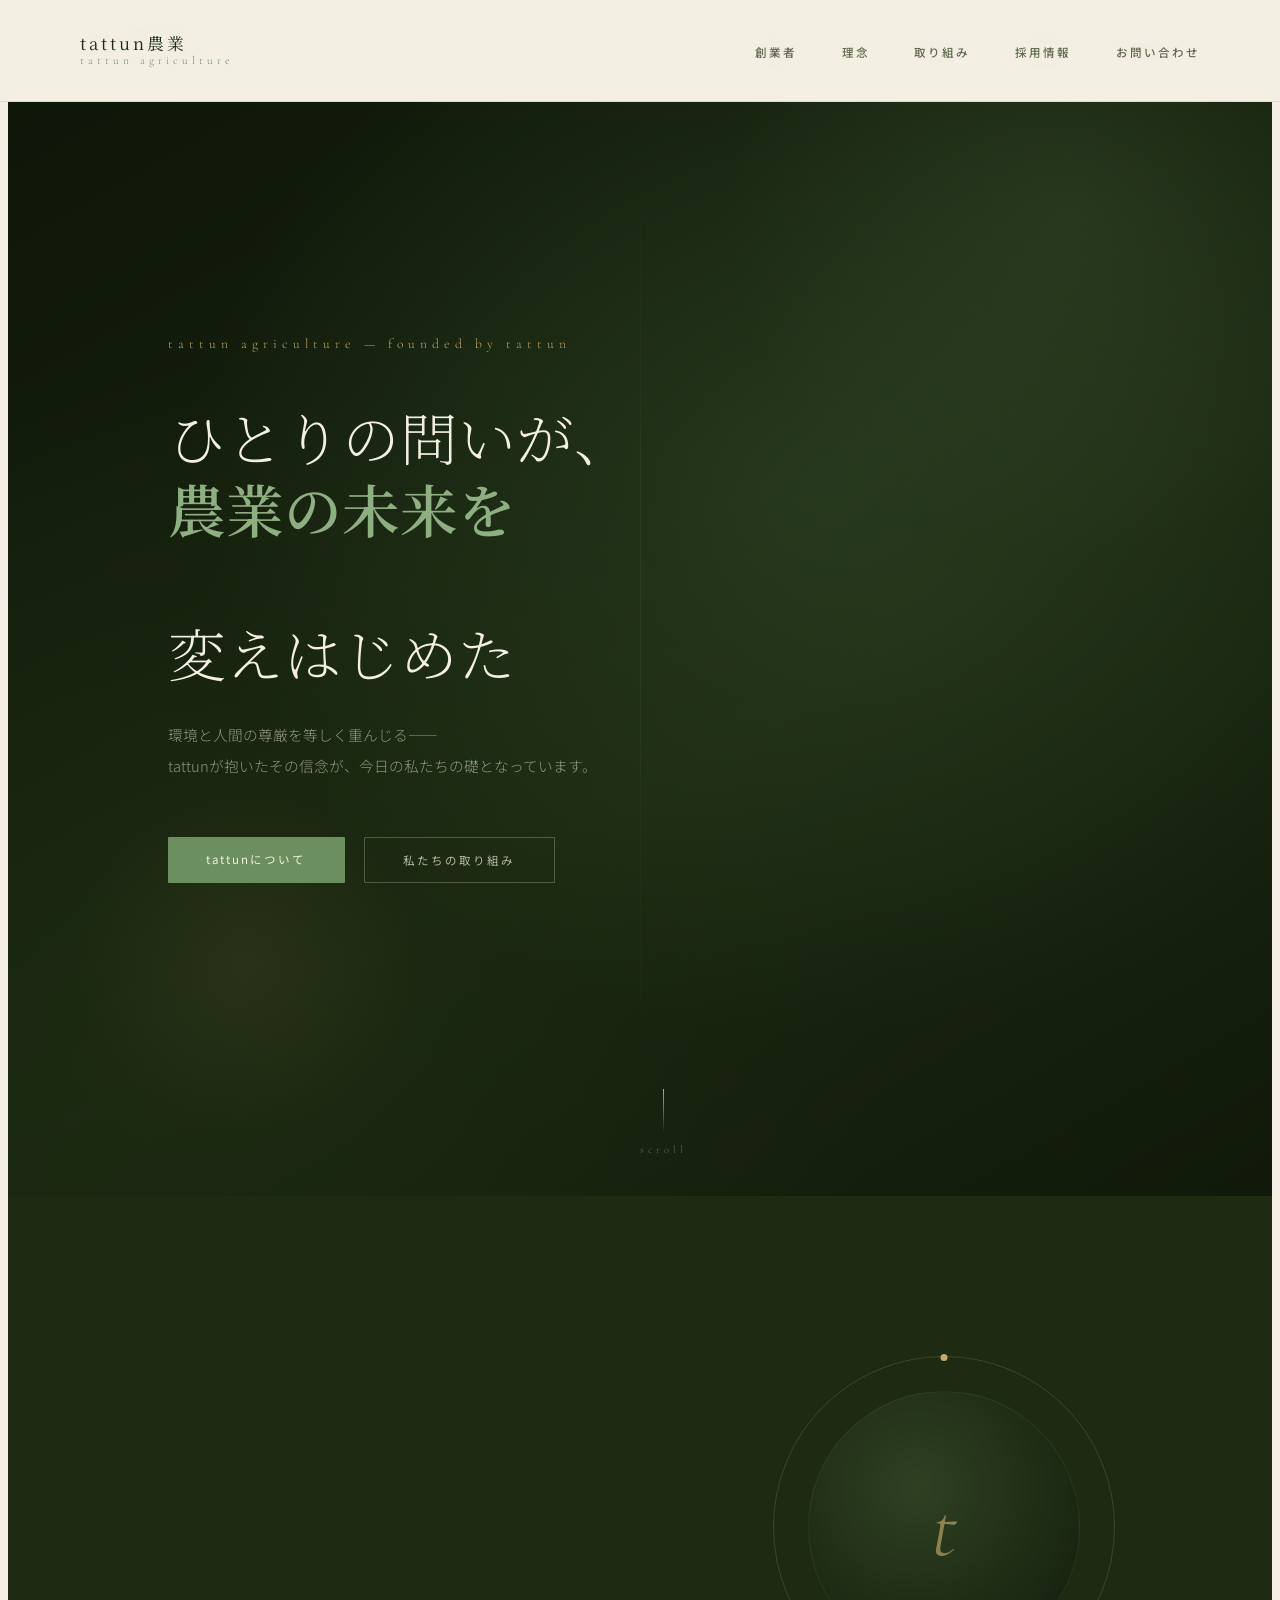
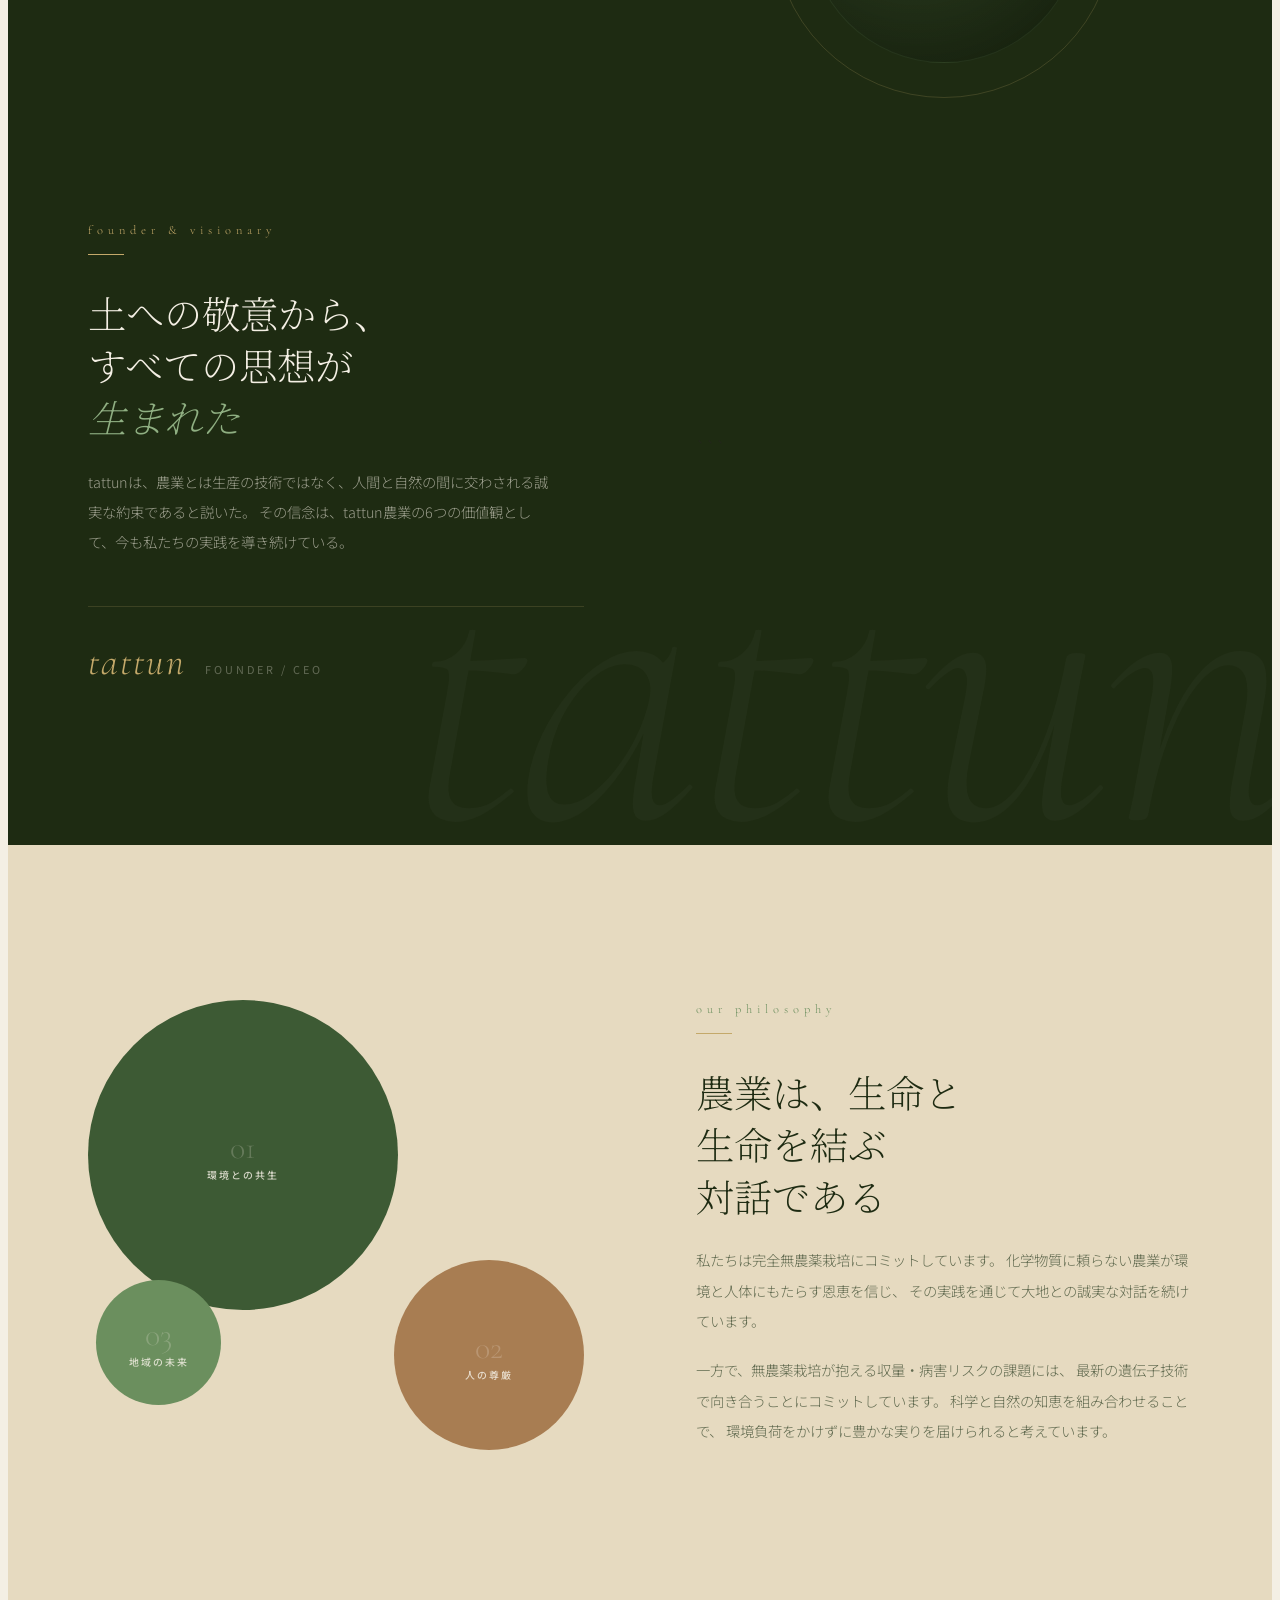
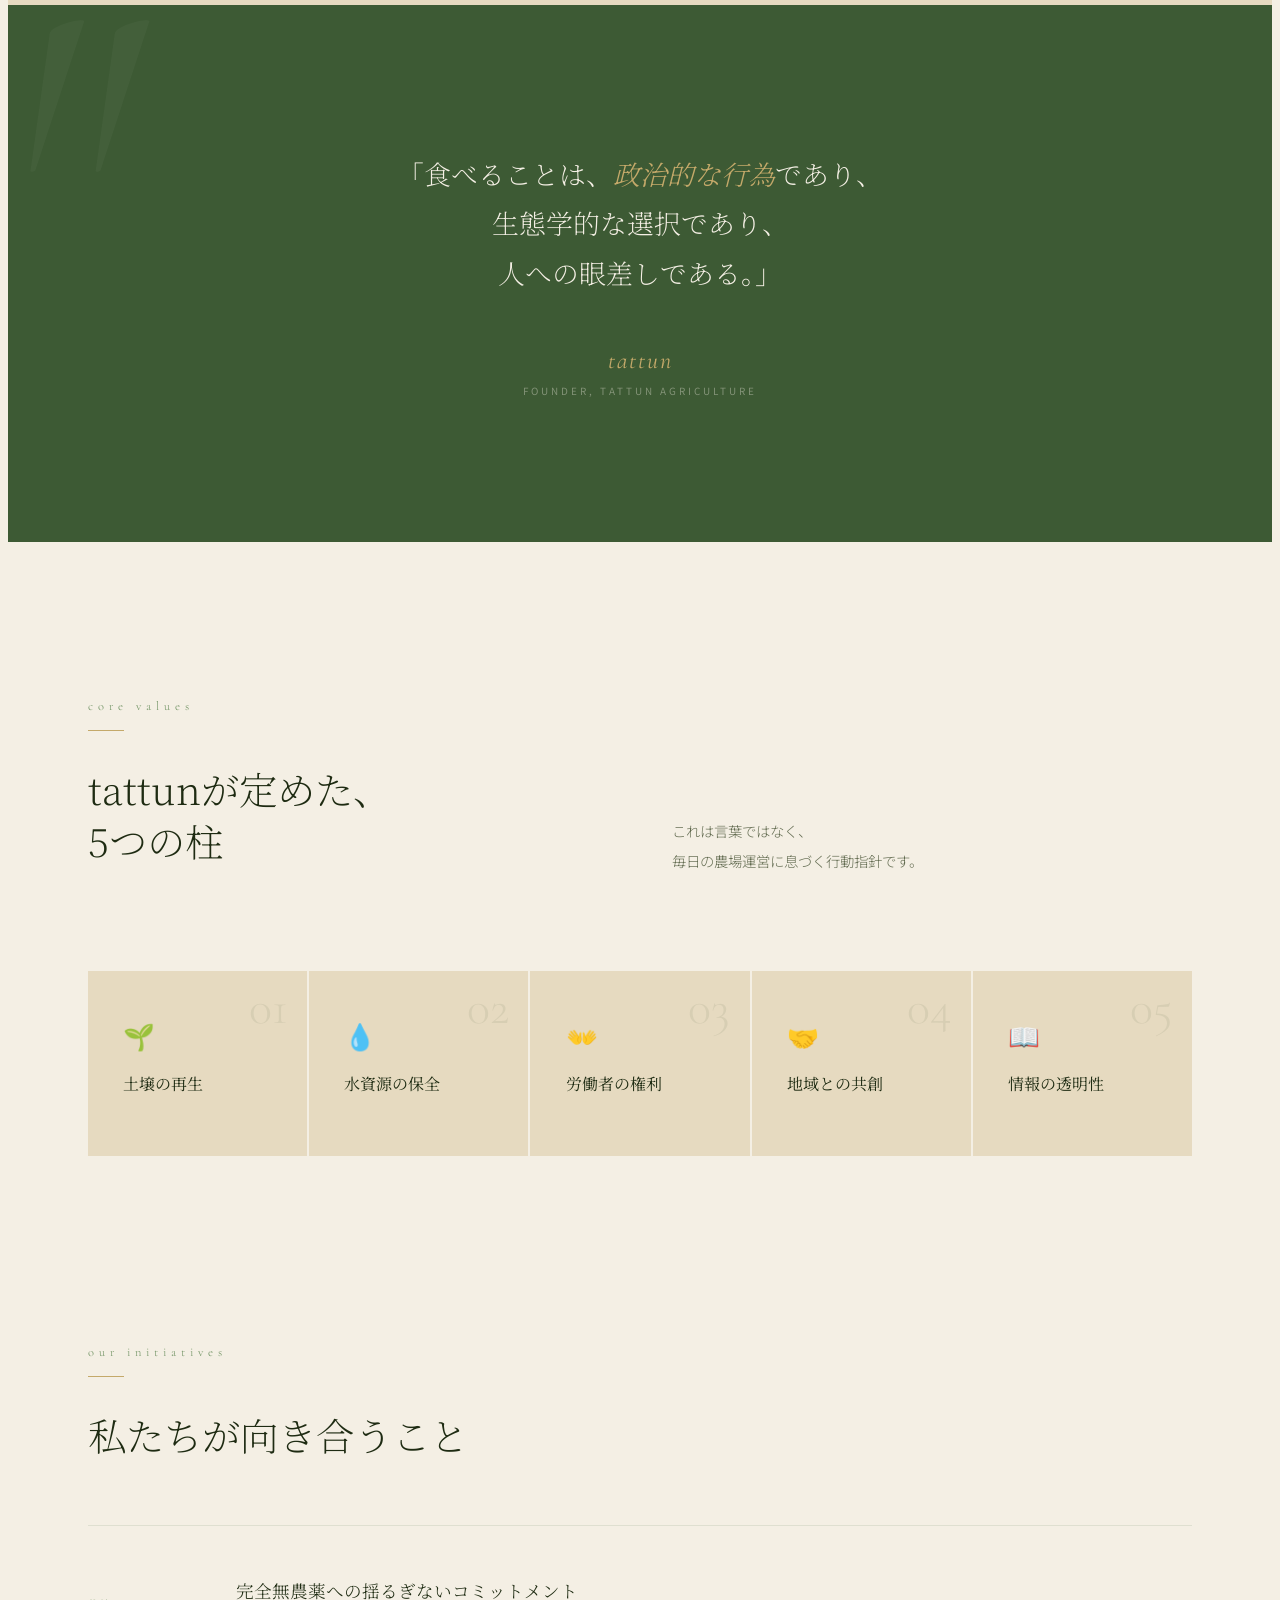
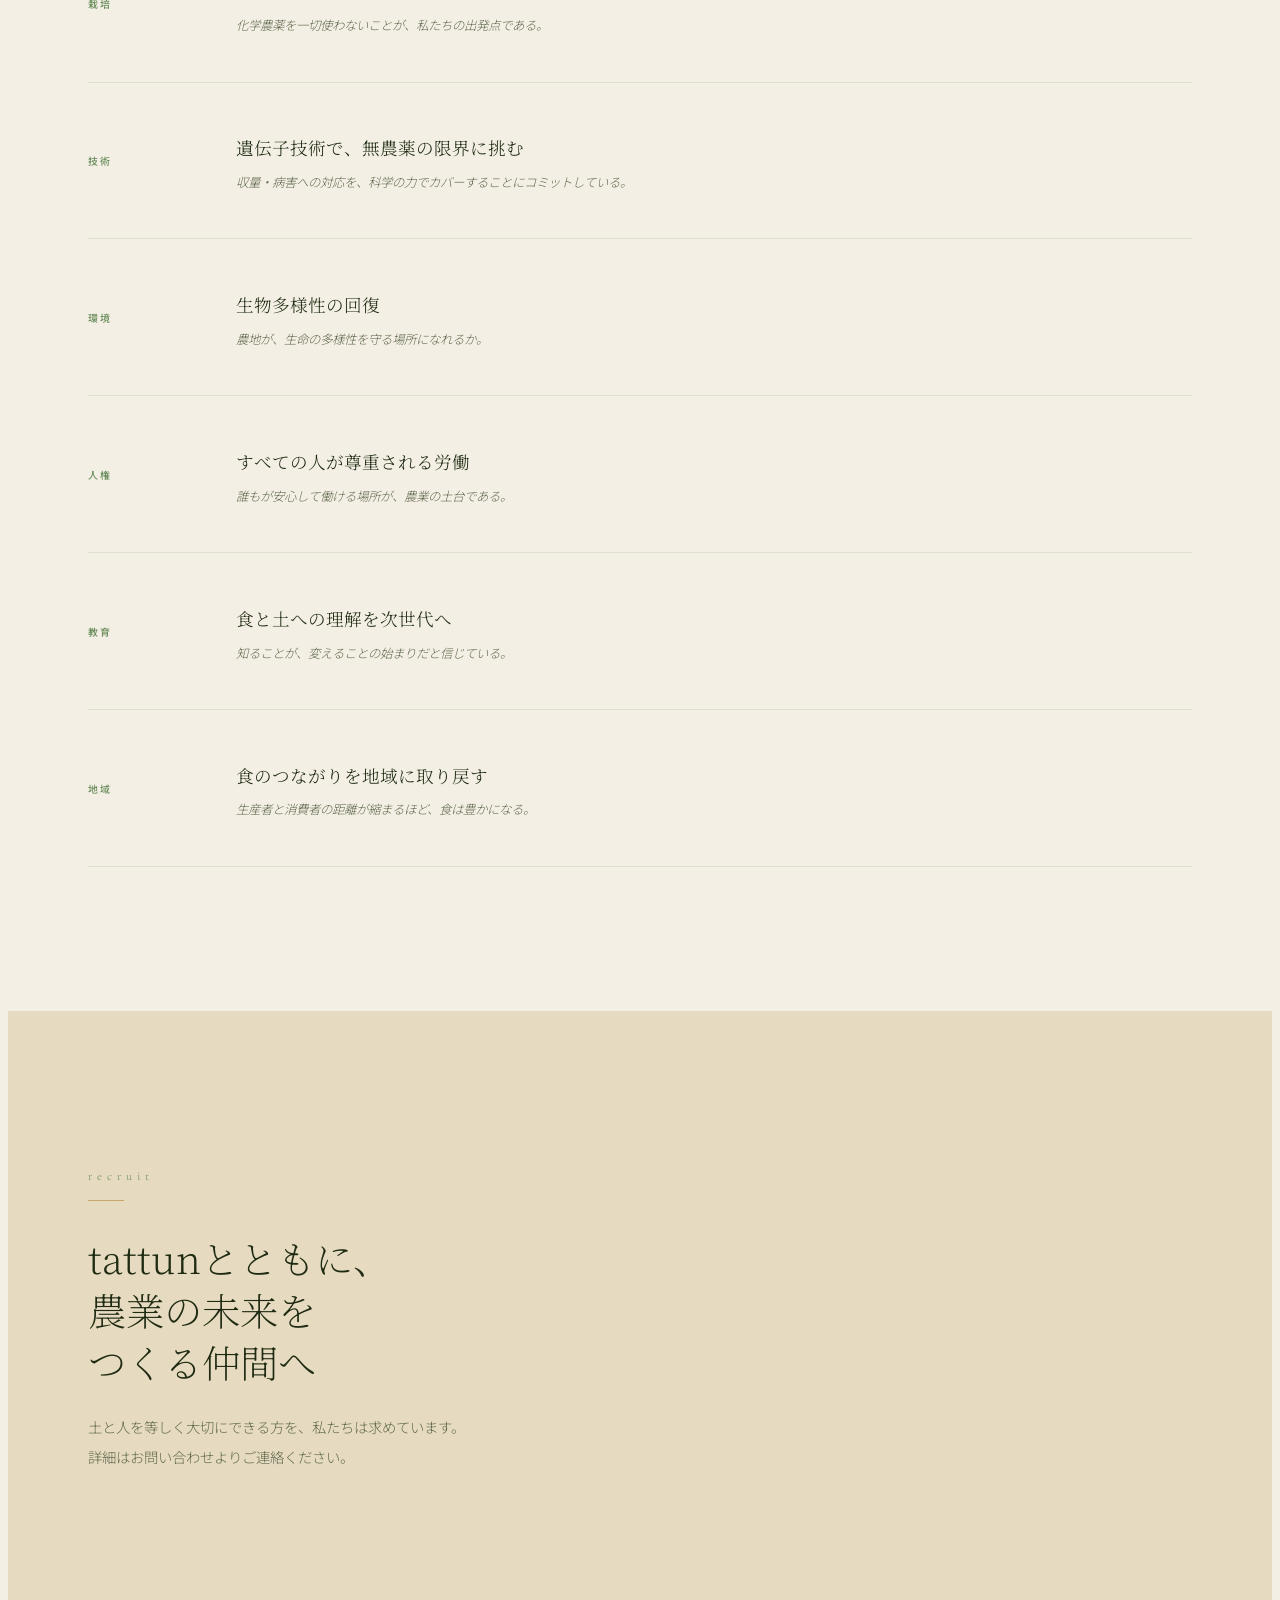
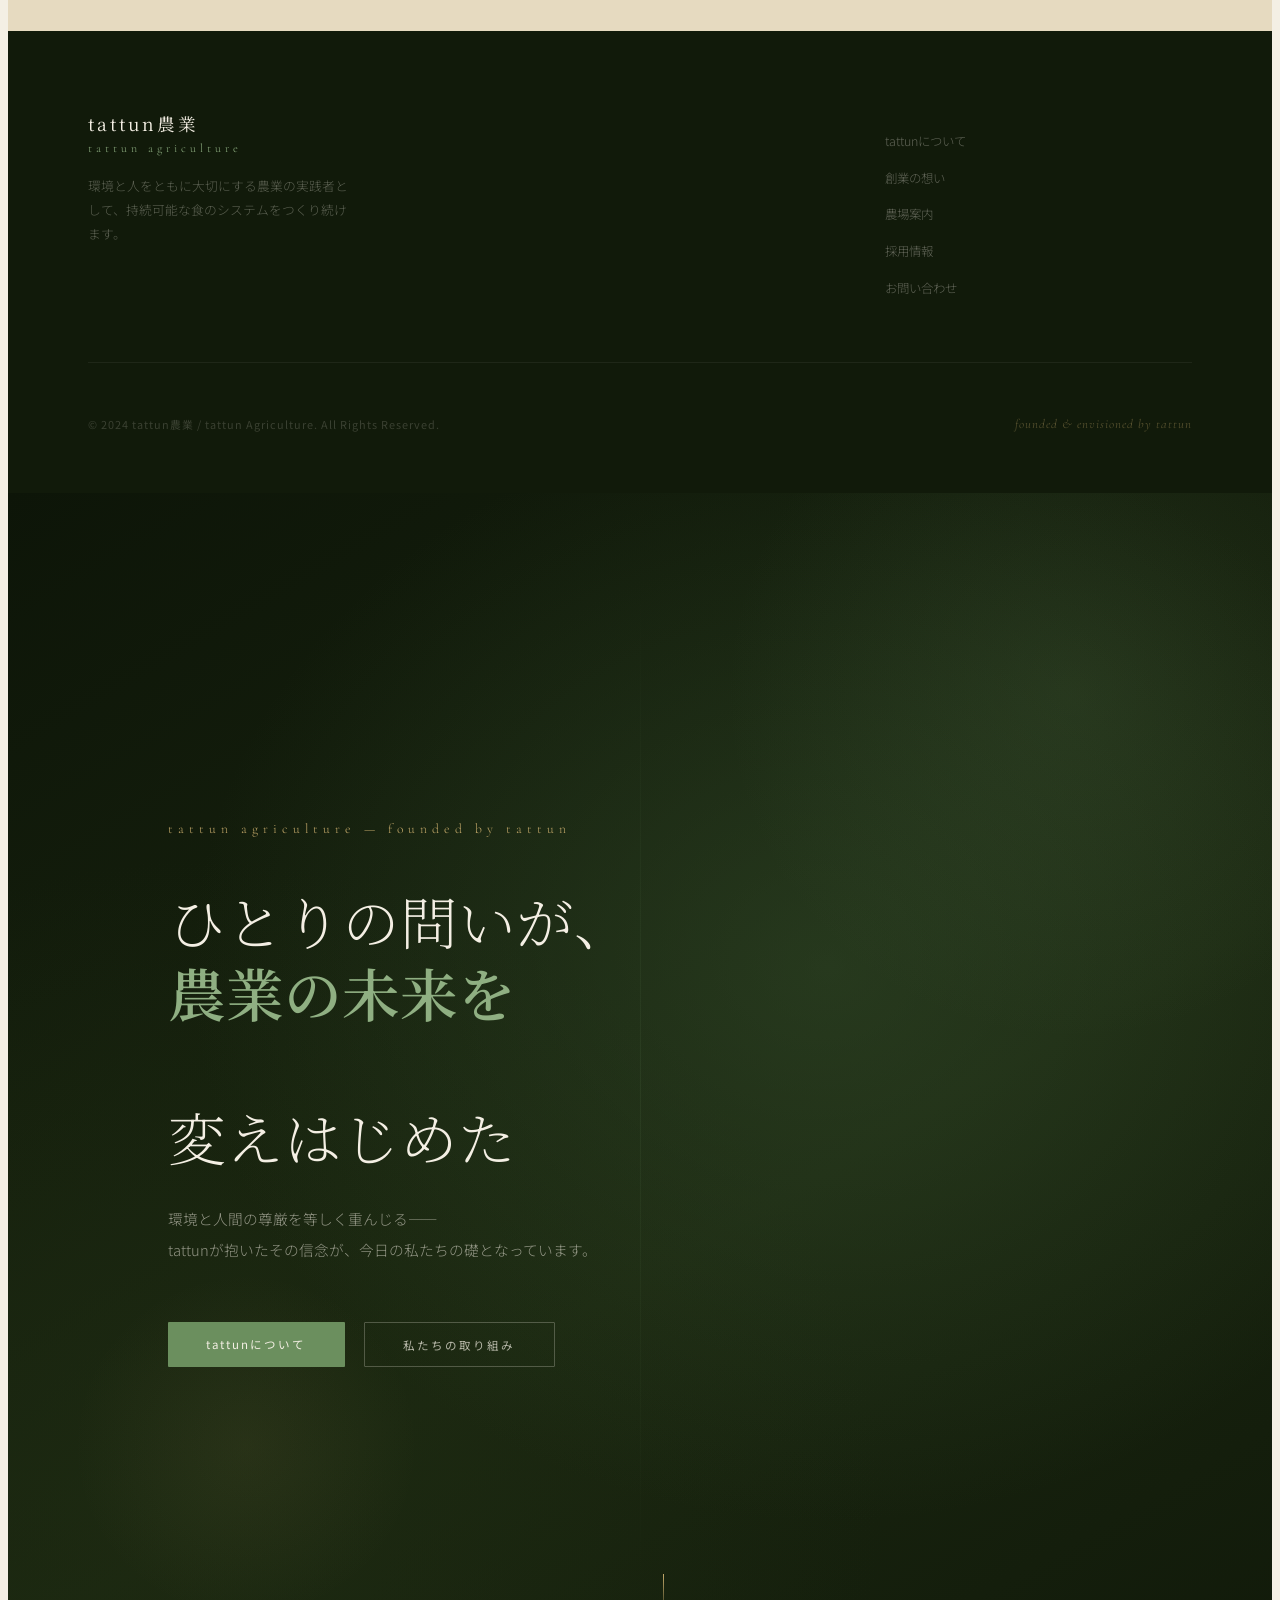
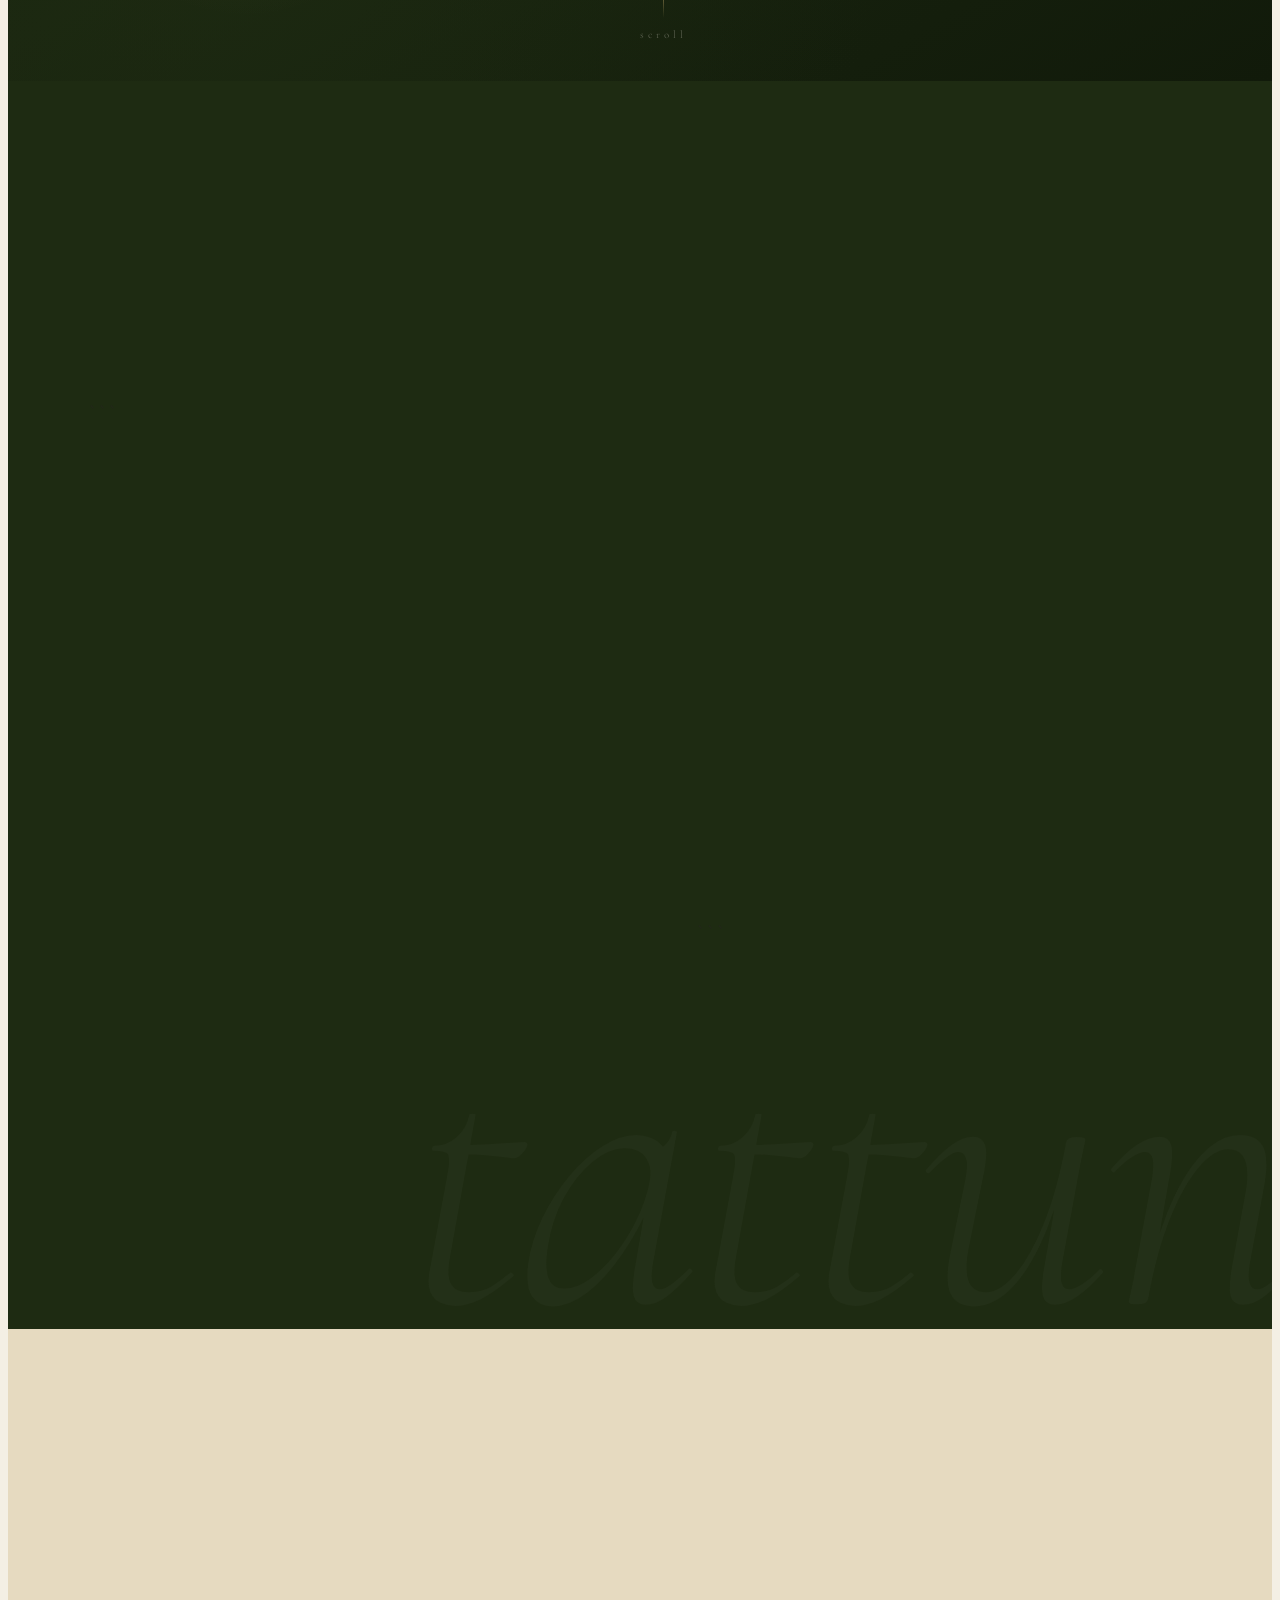
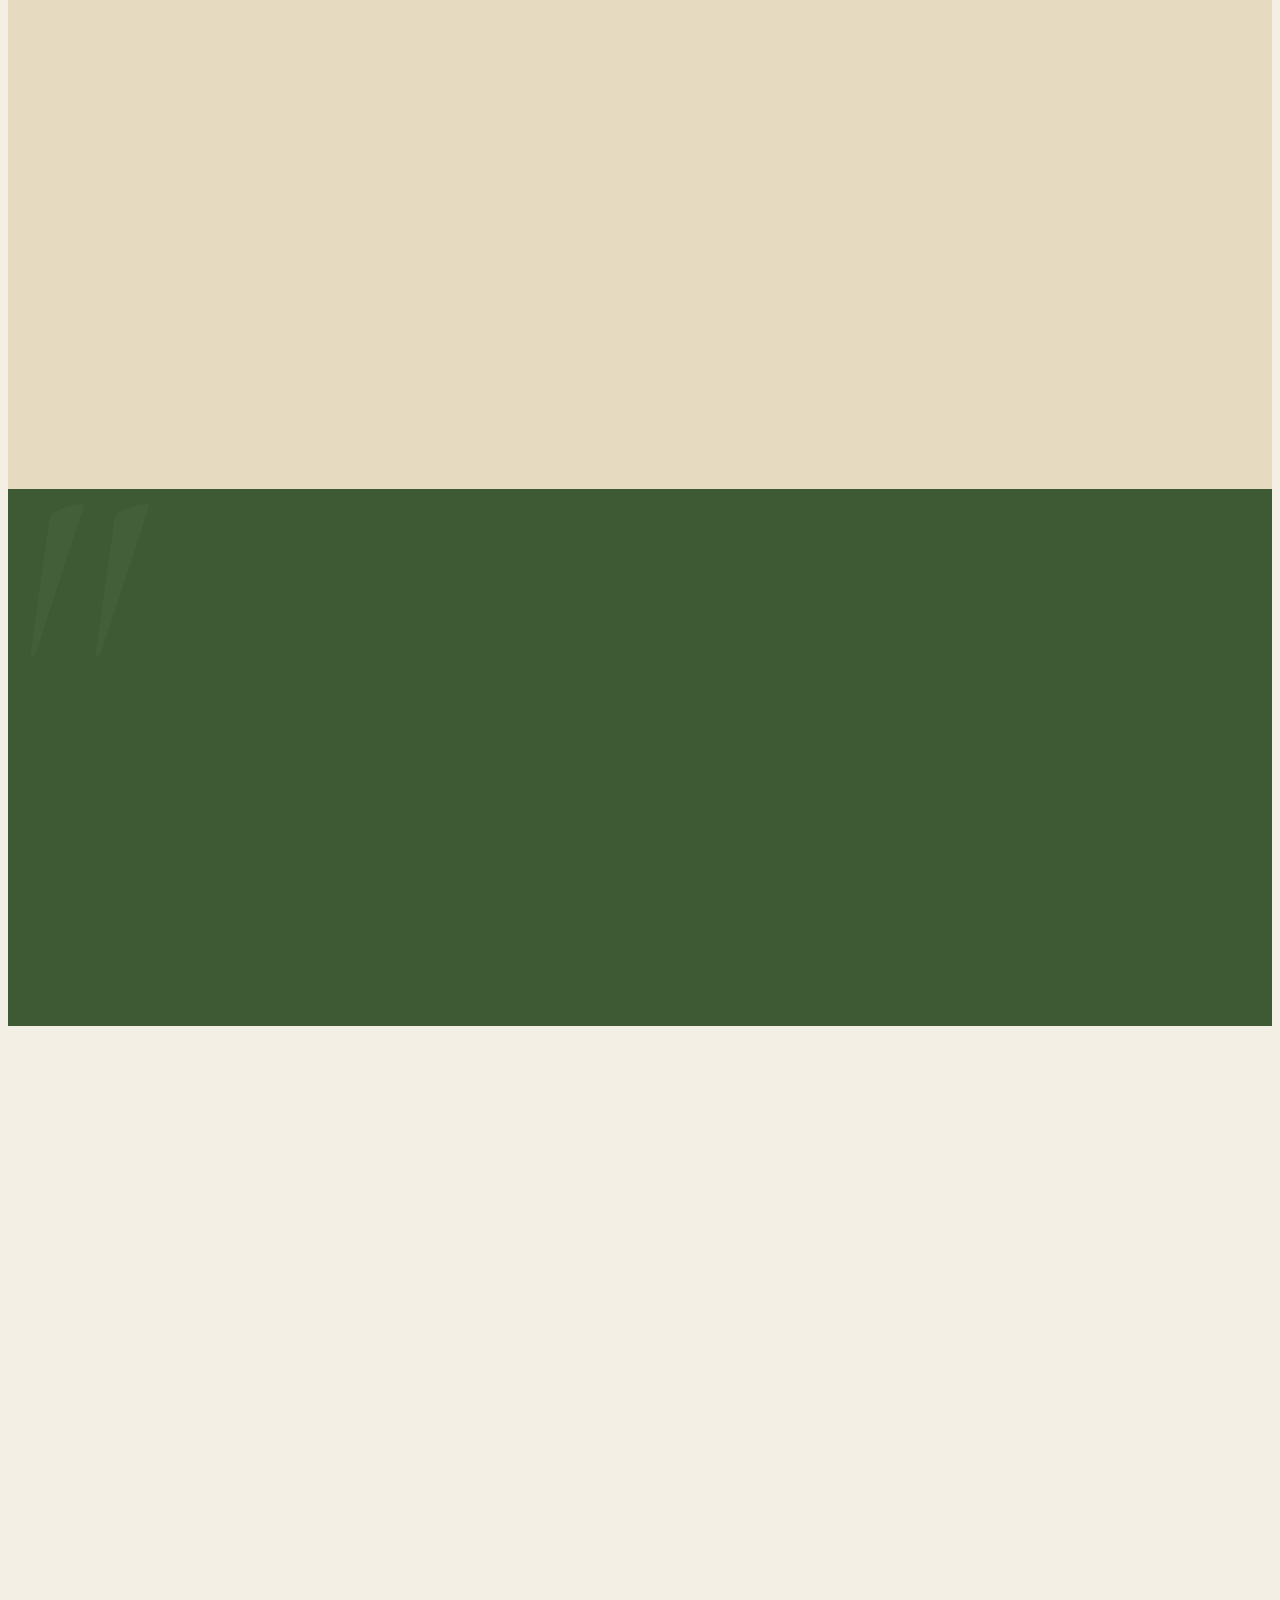
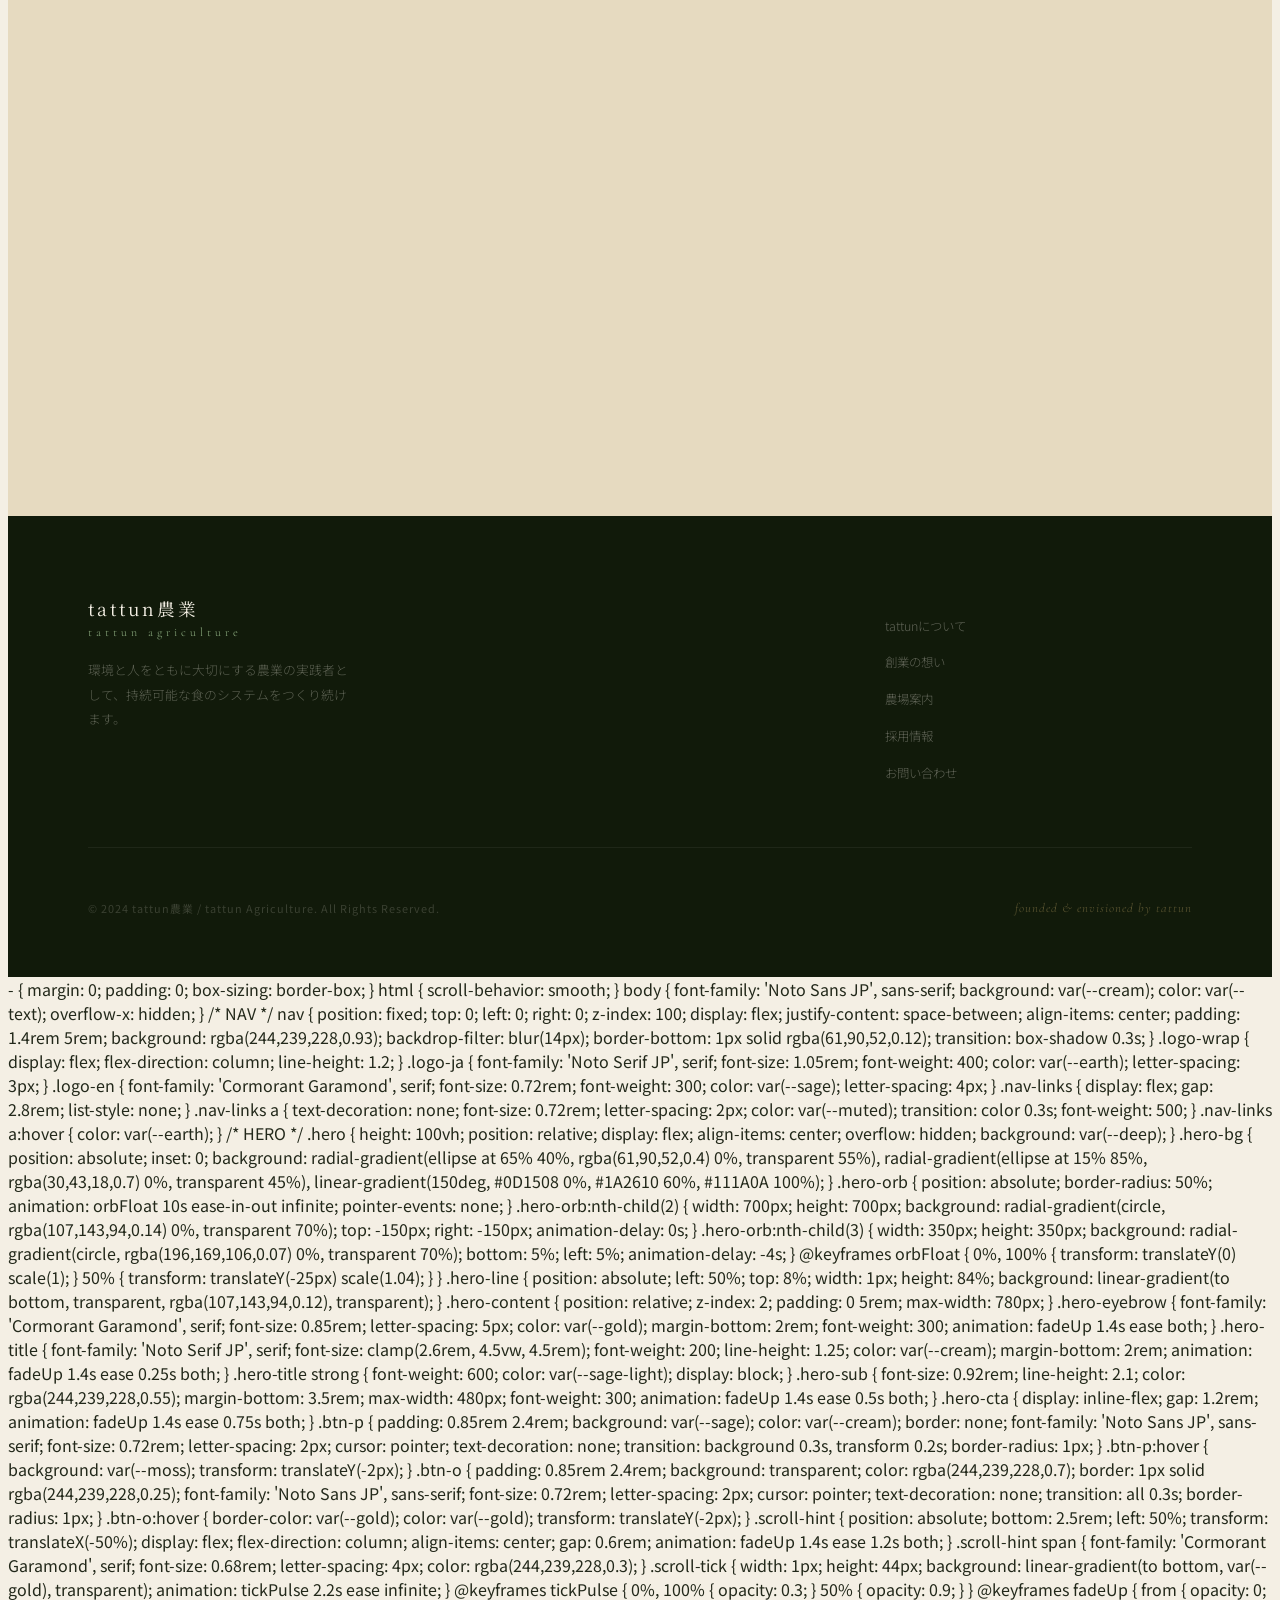
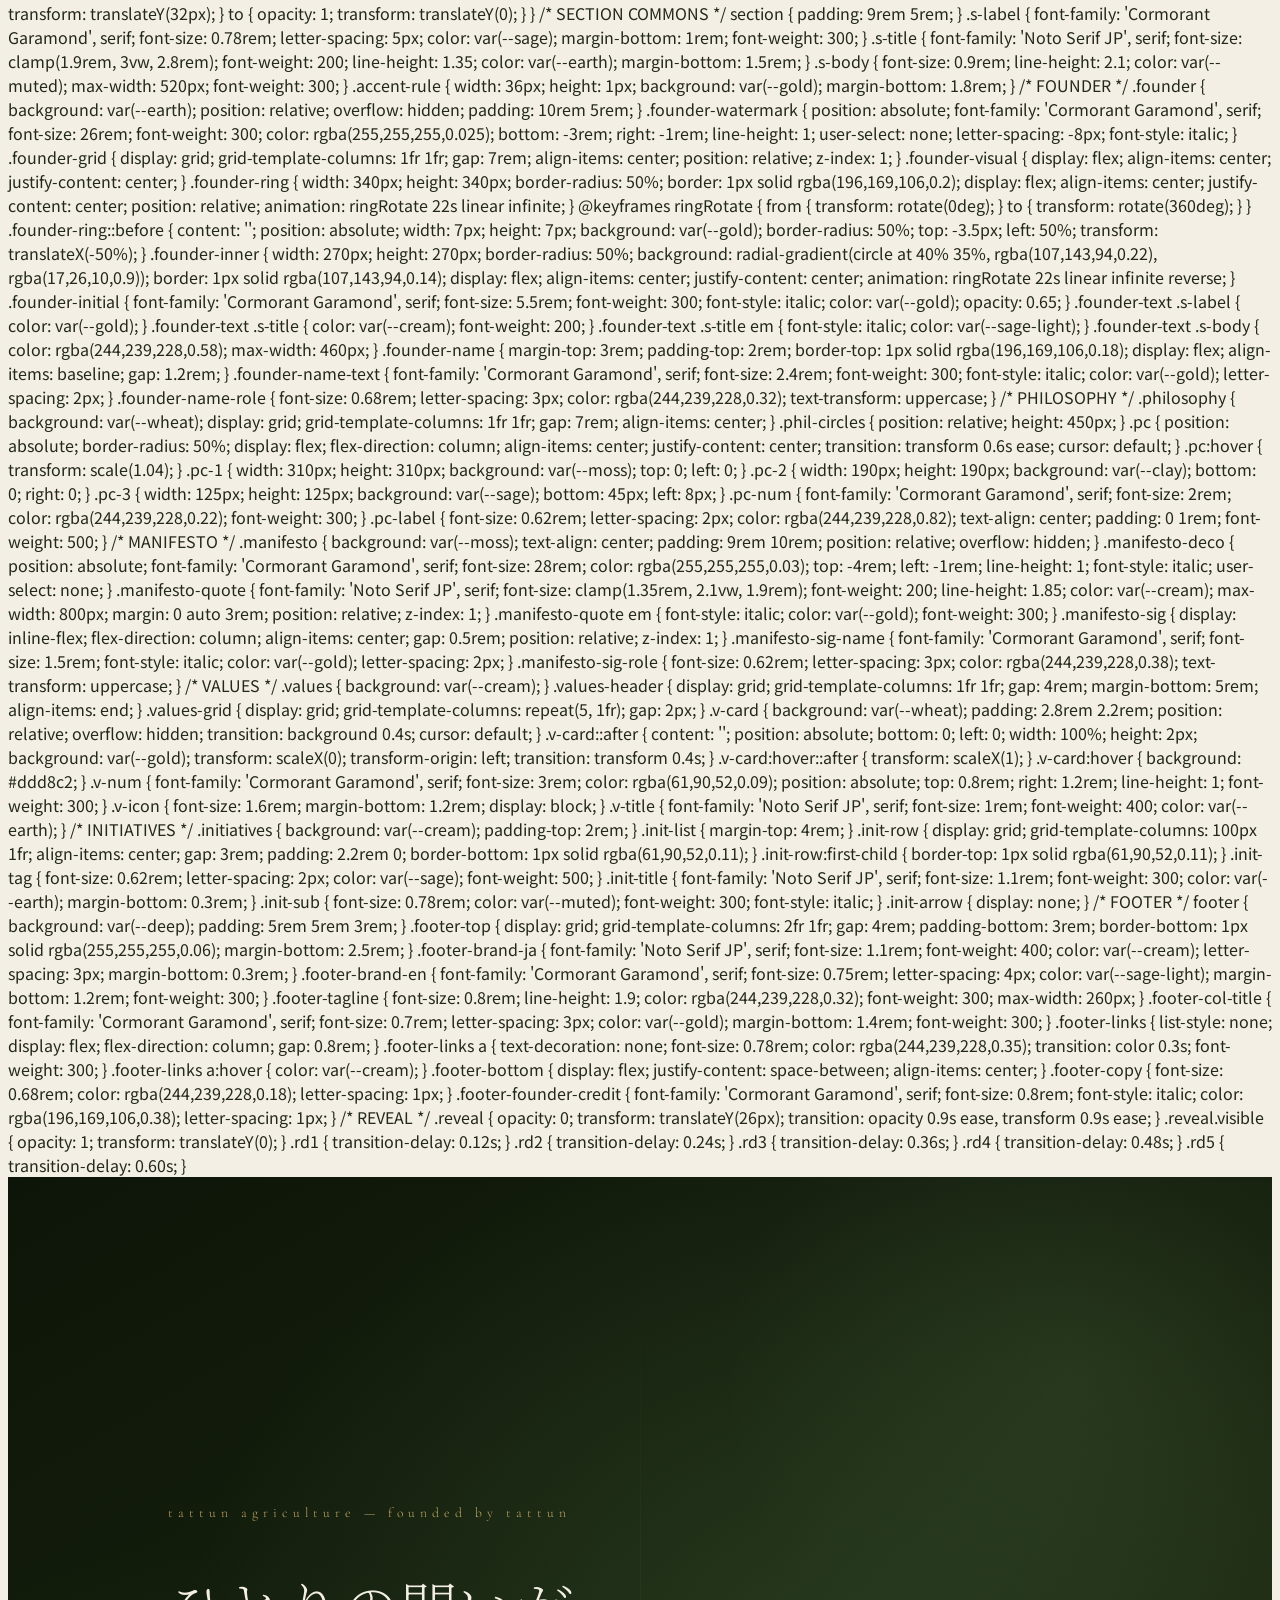
==== agriculture/index.html @ a4d31b2a "first commit" ====
<!DOCTYPE html>
<html lang="ja">
<head>
<meta charset="UTF-8">
<meta name="viewport" content="width=device-width, initial-scale=1.0">
<title>tattun農業 | tattun Agriculture</title>
<link href="https://fonts.googleapis.com/css2?family=Noto+Serif+JP:wght@200;300;400;600&family=Noto+Sans+JP:wght@300;400;500&family=Cormorant+Garamond:ital,wght@0,300;0,400;0,600;1,300;1,400&display=swap" rel="stylesheet">
<style>
:root {
--earth: #1E2B12;
--moss: #3D5A34;
--sage: #6B8F5E;
--sage-light: #8FAF82;
--cream: #F4EFE4;
--wheat: #E6DAC0;
--clay: #A87D52;
--deep: #111A0A;
--text: #22281A;
--muted: #626B50;
--gold: #C4A96A;
}

<!DOCTYPE html>
<html lang="ja">
<head>
<meta charset="UTF-8">
<meta name="viewport" content="width=device-width, initial-scale=1.0">
<title>tattun農業 | tattun Agriculture</title>
<link href="https://fonts.googleapis.com/css2?family=Noto+Serif+JP:wght@200;300;400;600&family=Noto+Sans+JP:wght@300;400;500&family=Cormorant+Garamond:ital,wght@0,300;0,400;0,600;1,300;1,400&display=swap" rel="stylesheet">
<style>
:root {
--earth: #1E2B12;
--moss: #3D5A34;
--sage: #6B8F5E;
--sage-light: #8FAF82;
--cream: #F4EFE4;
--wheat: #E6DAC0;
--clay: #A87D52;
--deep: #111A0A;
--text: #22281A;
--muted: #626B50;
--gold: #C4A96A;
}

- { margin: 0; padding: 0; box-sizing: border-box; }
html { scroll-behavior: smooth; }

body {
font-family: 'Noto Sans JP', sans-serif;
background: var(--cream);
color: var(--text);
overflow-x: hidden;
}

/* NAV */
nav {
position: fixed;
top: 0; left: 0; right: 0;
z-index: 100;
display: flex;
justify-content: space-between;
align-items: center;
padding: 1.4rem 5rem;
background: rgba(244,239,228,0.93);
backdrop-filter: blur(14px);
border-bottom: 1px solid rgba(61,90,52,0.12);
transition: box-shadow 0.3s;
}

.logo-wrap { display: flex; flex-direction: column; line-height: 1.2; }

.logo-ja {
font-family: 'Noto Serif JP', serif;
font-size: 1.05rem;
font-weight: 400;
color: var(--earth);
letter-spacing: 3px;
}

.logo-en {
font-family: 'Cormorant Garamond', serif;
font-size: 0.72rem;
font-weight: 300;
color: var(--sage);
letter-spacing: 4px;
}

.nav-links { display: flex; gap: 2.8rem; list-style: none; }

.nav-links a {
text-decoration: none;
font-size: 0.72rem;
letter-spacing: 2px;
color: var(--muted);
transition: color 0.3s;
font-weight: 500;
}

.nav-links a:hover { color: var(--earth); }

/* HERO */
.hero {
height: 100vh;
position: relative;
display: flex;
align-items: center;
overflow: hidden;
background: var(--deep);
}

.hero-bg {
position: absolute;
inset: 0;
background:
radial-gradient(ellipse at 65% 40%, rgba(61,90,52,0.4) 0%, transparent 55%),
radial-gradient(ellipse at 15% 85%, rgba(30,43,18,0.7) 0%, transparent 45%),
linear-gradient(150deg, #0D1508 0%, #1A2610 60%, #111A0A 100%);
}

.hero-orb {
position: absolute;
border-radius: 50%;
animation: orbFloat 10s ease-in-out infinite;
pointer-events: none;
}

.hero-orb:nth-child(2) {
width: 700px; height: 700px;
background: radial-gradient(circle, rgba(107,143,94,0.14) 0%, transparent 70%);
top: -150px; right: -150px;
animation-delay: 0s;
}

.hero-orb:nth-child(3) {
width: 350px; height: 350px;
background: radial-gradient(circle, rgba(196,169,106,0.07) 0%, transparent 70%);
bottom: 5%; left: 5%;
animation-delay: -4s;
}

@keyframes orbFloat {
0%, 100% { transform: translateY(0) scale(1); }
50% { transform: translateY(-25px) scale(1.04); }
}

.hero-line {
position: absolute;
left: 50%;
top: 8%;
width: 1px;
height: 84%;
background: linear-gradient(to bottom, transparent, rgba(107,143,94,0.12), transparent);
}

.hero-content {
position: relative;
z-index: 2;
padding: 0 5rem;
max-width: 780px;
}

.hero-eyebrow {
font-family: 'Cormorant Garamond', serif;
font-size: 0.85rem;
letter-spacing: 5px;
color: var(--gold);
margin-bottom: 2rem;
font-weight: 300;
animation: fadeUp 1.4s ease both;
}

.hero-title {
font-family: 'Noto Serif JP', serif;
font-size: clamp(2.6rem, 4.5vw, 4.5rem);
font-weight: 200;
line-height: 1.25;
color: var(--cream);
margin-bottom: 2rem;
animation: fadeUp 1.4s ease 0.25s both;
}

.hero-title strong {
font-weight: 600;
color: var(--sage-light);
display: block;
}

.hero-sub {
font-size: 0.92rem;
line-height: 2.1;
color: rgba(244,239,228,0.55);
margin-bottom: 3.5rem;
max-width: 480px;
font-weight: 300;
animation: fadeUp 1.4s ease 0.5s both;
}

.hero-cta {
display: inline-flex;
gap: 1.2rem;
animation: fadeUp 1.4s ease 0.75s both;
}

.btn-p {
padding: 0.85rem 2.4rem;
background: var(--sage);
color: var(--cream);
border: none;
font-family: 'Noto Sans JP', sans-serif;
font-size: 0.72rem;
letter-spacing: 2px;
cursor: pointer;
text-decoration: none;
transition: background 0.3s, transform 0.2s;
border-radius: 1px;
}

.btn-p:hover { background: var(--moss); transform: translateY(-2px); }

.btn-o {
padding: 0.85rem 2.4rem;
background: transparent;
color: rgba(244,239,228,0.7);
border: 1px solid rgba(244,239,228,0.25);
font-family: 'Noto Sans JP', sans-serif;
font-size: 0.72rem;
letter-spacing: 2px;
cursor: pointer;
text-decoration: none;
transition: all 0.3s;
border-radius: 1px;
}

.btn-o:hover { border-color: var(--gold); color: var(--gold); transform: translateY(-2px); }

.scroll-hint {
position: absolute;
bottom: 2.5rem;
left: 50%;
transform: translateX(-50%);
display: flex;
flex-direction: column;
align-items: center;
gap: 0.6rem;
animation: fadeUp 1.4s ease 1.2s both;
}

.scroll-hint span {
font-family: 'Cormorant Garamond', serif;
font-size: 0.68rem;
letter-spacing: 4px;
color: rgba(244,239,228,0.3);
}

.scroll-tick {
width: 1px;
height: 44px;
background: linear-gradient(to bottom, var(--gold), transparent);
animation: tickPulse 2.2s ease infinite;
}

@keyframes tickPulse {
0%, 100% { opacity: 0.3; }
50% { opacity: 0.9; }
}

@keyframes fadeUp {
from { opacity: 0; transform: translateY(32px); }
to   { opacity: 1; transform: translateY(0); }
}

/* SECTION COMMONS */
section { padding: 9rem 5rem; }

.s-label {
font-family: 'Cormorant Garamond', serif;
font-size: 0.78rem;
letter-spacing: 5px;
color: var(--sage);
margin-bottom: 1rem;
font-weight: 300;
}

.s-title {
font-family: 'Noto Serif JP', serif;
font-size: clamp(1.9rem, 3vw, 2.8rem);
font-weight: 200;
line-height: 1.35;
color: var(--earth);
margin-bottom: 1.5rem;
}

.s-body {
font-size: 0.9rem;
line-height: 2.1;
color: var(--muted);
max-width: 520px;
font-weight: 300;
}

.accent-rule {
width: 36px;
height: 1px;
background: var(--gold);
margin-bottom: 1.8rem;
}

/* FOUNDER */
.founder {
background: var(--earth);
position: relative;
overflow: hidden;
padding: 10rem 5rem;
}

.founder-watermark {
position: absolute;
font-family: 'Cormorant Garamond', serif;
font-size: 26rem;
font-weight: 300;
color: rgba(255,255,255,0.025);
bottom: -3rem;
right: -1rem;
line-height: 1;
user-select: none;
letter-spacing: -8px;
font-style: italic;
}

.founder-grid {
display: grid;
grid-template-columns: 1fr 1fr;
gap: 7rem;
align-items: center;
position: relative;
z-index: 1;
}

.founder-visual {
display: flex;
align-items: center;
justify-content: center;
}

.founder-ring {
width: 340px;
height: 340px;
border-radius: 50%;
border: 1px solid rgba(196,169,106,0.2);
display: flex;
align-items: center;
justify-content: center;
position: relative;
animation: ringRotate 22s linear infinite;
}

@keyframes ringRotate {
from { transform: rotate(0deg); }
to   { transform: rotate(360deg); }
}

.founder-ring::before {
content: '';
position: absolute;
width: 7px; height: 7px;
background: var(--gold);
border-radius: 50%;
top: -3.5px; left: 50%;
transform: translateX(-50%);
}

.founder-inner {
width: 270px;
height: 270px;
border-radius: 50%;
background: radial-gradient(circle at 40% 35%, rgba(107,143,94,0.22), rgba(17,26,10,0.9));
border: 1px solid rgba(107,143,94,0.14);
display: flex;
align-items: center;
justify-content: center;
animation: ringRotate 22s linear infinite reverse;
}

.founder-initial {
font-family: 'Cormorant Garamond', serif;
font-size: 5.5rem;
font-weight: 300;
font-style: italic;
color: var(--gold);
opacity: 0.65;
}

.founder-text .s-label { color: var(--gold); }

.founder-text .s-title {
color: var(--cream);
font-weight: 200;
}

.founder-text .s-title em {
font-style: italic;
color: var(--sage-light);
}

.founder-text .s-body {
color: rgba(244,239,228,0.58);
max-width: 460px;
}

.founder-name {
margin-top: 3rem;
padding-top: 2rem;
border-top: 1px solid rgba(196,169,106,0.18);
display: flex;
align-items: baseline;
gap: 1.2rem;
}

.founder-name-text {
font-family: 'Cormorant Garamond', serif;
font-size: 2.4rem;
font-weight: 300;
font-style: italic;
color: var(--gold);
letter-spacing: 2px;
}

.founder-name-role {
font-size: 0.68rem;
letter-spacing: 3px;
color: rgba(244,239,228,0.32);
text-transform: uppercase;
}

/* PHILOSOPHY */
.philosophy {
background: var(--wheat);
display: grid;
grid-template-columns: 1fr 1fr;
gap: 7rem;
align-items: center;
}

.phil-circles {
position: relative;
height: 450px;
}

.pc {
position: absolute;
border-radius: 50%;
display: flex;
flex-direction: column;
align-items: center;
justify-content: center;
transition: transform 0.6s ease;
cursor: default;
}

.pc:hover { transform: scale(1.04); }
.pc-1 { width: 310px; height: 310px; background: var(--moss); top: 0; left: 0; }
.pc-2 { width: 190px; height: 190px; background: var(--clay); bottom: 0; right: 0; }
.pc-3 { width: 125px; height: 125px; background: var(--sage); bottom: 45px; left: 8px; }

.pc-num {
font-family: 'Cormorant Garamond', serif;
font-size: 2rem;
color: rgba(244,239,228,0.22);
font-weight: 300;
}

.pc-label {
font-size: 0.62rem;
letter-spacing: 2px;
color: rgba(244,239,228,0.82);
text-align: center;
padding: 0 1rem;
font-weight: 500;
}

/* MANIFESTO */
.manifesto {
background: var(--moss);
text-align: center;
padding: 9rem 10rem;
position: relative;
overflow: hidden;
}

.manifesto-deco {
position: absolute;
font-family: 'Cormorant Garamond', serif;
font-size: 28rem;
color: rgba(255,255,255,0.03);
top: -4rem;
left: -1rem;
line-height: 1;
font-style: italic;
user-select: none;
}

.manifesto-quote {
font-family: 'Noto Serif JP', serif;
font-size: clamp(1.35rem, 2.1vw, 1.9rem);
font-weight: 200;
line-height: 1.85;
color: var(--cream);
max-width: 800px;
margin: 0 auto 3rem;
position: relative;
z-index: 1;
}

.manifesto-quote em {
font-style: italic;
color: var(--gold);
font-weight: 300;
}

.manifesto-sig {
display: inline-flex;
flex-direction: column;
align-items: center;
gap: 0.5rem;
position: relative;
z-index: 1;
}

.manifesto-sig-name {
font-family: 'Cormorant Garamond', serif;
font-size: 1.5rem;
font-style: italic;
color: var(--gold);
letter-spacing: 2px;
}

.manifesto-sig-role {
font-size: 0.62rem;
letter-spacing: 3px;
color: rgba(244,239,228,0.38);
text-transform: uppercase;
}

/* VALUES */
.values { background: var(--cream); }

.values-header {
display: grid;
grid-template-columns: 1fr 1fr;
gap: 4rem;
margin-bottom: 5rem;
align-items: end;
}

.values-grid {
display: grid;
grid-template-columns: repeat(5, 1fr);
gap: 2px;
}

.v-card {
background: var(--wheat);
padding: 2.8rem 2.2rem;
position: relative;
overflow: hidden;
transition: background 0.4s;
cursor: default;
}

.v-card::after {
content: '';
position: absolute;
bottom: 0; left: 0;
width: 100%; height: 2px;
background: var(--gold);
transform: scaleX(0);
transform-origin: left;
transition: transform 0.4s;
}

.v-card:hover::after { transform: scaleX(1); }
.v-card:hover { background: #ddd8c2; }

.v-num {
font-family: 'Cormorant Garamond', serif;
font-size: 3rem;
color: rgba(61,90,52,0.09);
position: absolute;
top: 0.8rem; right: 1.2rem;
line-height: 1;
font-weight: 300;
}

.v-icon { font-size: 1.6rem; margin-bottom: 1.2rem; display: block; }

.v-title {
font-family: 'Noto Serif JP', serif;
font-size: 1rem;
font-weight: 400;
color: var(--earth);
}

/* INITIATIVES */
.initiatives { background: var(--cream); padding-top: 2rem; }

.init-list { margin-top: 4rem; }

.init-row {
display: grid;
grid-template-columns: 100px 1fr;
align-items: center;
gap: 3rem;
padding: 2.2rem 0;
border-bottom: 1px solid rgba(61,90,52,0.11);
}

.init-row:first-child { border-top: 1px solid rgba(61,90,52,0.11); }

.init-tag {
font-size: 0.62rem;
letter-spacing: 2px;
color: var(--sage);
font-weight: 500;
}

.init-title {
font-family: 'Noto Serif JP', serif;
font-size: 1.1rem;
font-weight: 300;
color: var(--earth);
margin-bottom: 0.3rem;
}

.init-sub {
font-size: 0.78rem;
color: var(--muted);
font-weight: 300;
font-style: italic;
}

.init-arrow { display: none; }

/* FOOTER */
footer {
background: var(--deep);
padding: 5rem 5rem 3rem;
}

.footer-top {
display: grid;
grid-template-columns: 2fr 1fr;
gap: 4rem;
padding-bottom: 3rem;
border-bottom: 1px solid rgba(255,255,255,0.06);
margin-bottom: 2.5rem;
}

.footer-brand-ja {
font-family: 'Noto Serif JP', serif;
font-size: 1.1rem;
font-weight: 400;
color: var(--cream);
letter-spacing: 3px;
margin-bottom: 0.3rem;
}

.footer-brand-en {
font-family: 'Cormorant Garamond', serif;
font-size: 0.75rem;
letter-spacing: 4px;
color: var(--sage-light);
margin-bottom: 1.2rem;
font-weight: 300;
}

.footer-tagline {
font-size: 0.8rem;
line-height: 1.9;
color: rgba(244,239,228,0.32);
font-weight: 300;
max-width: 260px;
}

.footer-col-title {
font-family: 'Cormorant Garamond', serif;
font-size: 0.7rem;
letter-spacing: 3px;
color: var(--gold);
margin-bottom: 1.4rem;
font-weight: 300;
}

.footer-links { list-style: none; display: flex; flex-direction: column; gap: 0.8rem; }

.footer-links a {
text-decoration: none;
font-size: 0.78rem;
color: rgba(244,239,228,0.35);
transition: color 0.3s;
font-weight: 300;
}

.footer-links a:hover { color: var(--cream); }

.footer-bottom {
display: flex;
justify-content: space-between;
align-items: center;
}

.footer-copy {
font-size: 0.68rem;
color: rgba(244,239,228,0.18);
letter-spacing: 1px;
}

.footer-founder-credit {
font-family: 'Cormorant Garamond', serif;
font-size: 0.8rem;
font-style: italic;
color: rgba(196,169,106,0.38);
letter-spacing: 1px;
}

/* REVEAL */
.reveal {
opacity: 0;
transform: translateY(26px);
transition: opacity 0.9s ease, transform 0.9s ease;
}

.reveal.visible { opacity: 1; transform: translateY(0); }
.rd1 { transition-delay: 0.12s; }
.rd2 { transition-delay: 0.24s; }
.rd3 { transition-delay: 0.36s; }
.rd4 { transition-delay: 0.48s; }
.rd5 { transition-delay: 0.60s; }
</style>
</head>
<body>

<!-- NAV -->
<nav id="top-nav">
<div class="logo-wrap">
<div class="logo-ja">tattun農業</div>
<div class="logo-en">tattun agriculture</div>
</div>
<ul class="nav-links">
<li><a href="#founder">創業者</a></li>
<li><a href="#philosophy">理念</a></li>
<li><a href="#initiatives">取り組み</a></li>
<li><a href="recruit/">採用情報</a></li>
<li><a href="contact/">お問い合わせ</a></li>
</ul>
</nav>

<!-- HERO -->
<section class="hero">
<div class="hero-bg"></div>
<div class="hero-orb"></div>
<div class="hero-orb"></div>
<div class="hero-line"></div>

<div class="hero-content">
<p class="hero-eyebrow">tattun agriculture — founded by tattun</p>
<h1 class="hero-title">
ひとりの問いが、<br>
<strong>農業の未来を</strong><br>
変えはじめた
</h1>
<p class="hero-sub">
環境と人間の尊厳を等しく重んじる——<br>
tattunが抱いたその信念が、今日の私たちの礎となっています。
</p>
<div class="hero-cta">
<a href="about/tattun.html" class="btn-p">tattunについて</a>
<a href="#initiatives" class="btn-o">私たちの取り組み</a>
</div>
</div>

<div class="scroll-hint">
<div class="scroll-tick"></div>
<span>scroll</span>
</div>
</section>

<!-- FOUNDER -->
<section class="founder" id="founder">
<div class="founder-watermark">tattun</div>
<div class="founder-grid">

```
<div class="founder-visual reveal">
  <div class="founder-ring">
    <div class="founder-inner">
      <span class="founder-initial">t</span>
    </div>
  </div>
</div>

<div class="founder-text">
  <p class="s-label reveal">founder &amp; visionary</p>
  <div class="accent-rule reveal rd1"></div>
  <h2 class="s-title reveal rd1">
    土への敬意から、<br>
    すべての思想が<br>
    <em>生まれた</em>
  </h2>
  <p class="s-body reveal rd2">
    tattunは、農業とは生産の技術ではなく、人間と自然の間に交わされる誠実な約束であると説いた。
    その信念は、tattun農業の6つの価値観として、今も私たちの実践を導き続けている。
  </p>
  <div class="founder-name reveal rd3">
    <span class="founder-name-text">tattun</span>
    <span class="founder-name-role">Founder / CEO</span>
  </div>
</div>
```

</div>
</section>

<!-- PHILOSOPHY -->
<section class="philosophy" id="philosophy">
<div class="phil-circles reveal">
<div class="pc pc-1">
<div class="pc-num">01</div>
<div class="pc-label">環境との共生</div>
</div>
<div class="pc pc-2">
<div class="pc-num">02</div>
<div class="pc-label">人の尊厳</div>
</div>
<div class="pc pc-3">
<div class="pc-num">03</div>
<div class="pc-label">地域の未来</div>
</div>
</div>

<div>
<p class="s-label reveal">our philosophy</p>
<div class="accent-rule reveal rd1"></div>
<h2 class="s-title reveal rd1">
農業は、生命と<br>生命を結ぶ<br>対話である
</h2>
<p class="s-body reveal rd2">
私たちは完全無農薬栽培にコミットしています。
化学物質に頼らない農業が環境と人体にもたらす恩恵を信じ、
その実践を通じて大地との誠実な対話を続けています。
</p>
<p class="s-body reveal rd3" style="margin-top: 1.2rem;">
一方で、無農薬栽培が抱える収量・病害リスクの課題には、
最新の遺伝子技術で向き合うことにコミットしています。
科学と自然の知恵を組み合わせることで、
環境負荷をかけずに豊かな実りを届けられると考えています。
</p>
</div>
</section>

<!-- MANIFESTO -->
<section class="manifesto">
<div class="manifesto-deco">"</div>
<p class="manifesto-quote reveal">
「食べることは、<em>政治的な行為</em>であり、<br>
生態学的な選択であり、<br>
人への眼差しである。」
</p>
<div class="manifesto-sig reveal rd2">
<span class="manifesto-sig-name">tattun</span>
<span class="manifesto-sig-role">Founder, tattun Agriculture</span>
</div>
</section>

<!-- VALUES -->
<section class="values" id="values">
<div class="values-header">
<div>
<p class="s-label reveal">core values</p>
<div class="accent-rule reveal"></div>
<h2 class="s-title reveal rd1">
tattunが定めた、<br>5つの柱
</h2>
</div>
<p class="s-body reveal rd2" style="align-self: end;">
これは言葉ではなく、<br>毎日の農場運営に息づく行動指針です。
</p>
</div>

<div class="values-grid">
<div class="v-card reveal">
<span class="v-icon">🌱</span>
<span class="v-num">01</span>
<h3 class="v-title">土壌の再生</h3>
</div>
<div class="v-card reveal rd1">
<span class="v-icon">💧</span>
<span class="v-num">02</span>
<h3 class="v-title">水資源の保全</h3>
</div>
<div class="v-card reveal rd2">
<span class="v-icon">👐</span>
<span class="v-num">03</span>
<h3 class="v-title">労働者の権利</h3>
</div>
<div class="v-card reveal rd1">
<span class="v-icon">🤝</span>
<span class="v-num">04</span>
<h3 class="v-title">地域との共創</h3>
</div>
<div class="v-card reveal rd2">
<span class="v-icon">📖</span>
<span class="v-num">05</span>
<h3 class="v-title">情報の透明性</h3>
</div>
</div>
</section>

<!-- INITIATIVES -->
<section class="initiatives" id="initiatives">
<p class="s-label reveal">our initiatives</p>
<div class="accent-rule reveal"></div>
<h2 class="s-title reveal rd1">私たちが向き合うこと</h2>

<div class="init-list">
<div class="init-row reveal">
<span class="init-tag">栽培</span>
<div>
<h3 class="init-title">完全無農薬への揺るぎないコミットメント</h3>
<p class="init-sub">化学農薬を一切使わないことが、私たちの出発点である。</p>
</div>
<span class="init-arrow">→</span>
</div>
<div class="init-row reveal rd1">
<span class="init-tag">技術</span>
<div>
<h3 class="init-title">遺伝子技術で、無農薬の限界に挑む</h3>
<p class="init-sub">収量・病害への対応を、科学の力でカバーすることにコミットしている。</p>
</div>
<span class="init-arrow">→</span>
</div>
<div class="init-row reveal rd2">
<span class="init-tag">環境</span>
<div>
<h3 class="init-title">生物多様性の回復</h3>
<p class="init-sub">農地が、生命の多様性を守る場所になれるか。</p>
</div>
<span class="init-arrow">→</span>
</div>
<div class="init-row reveal rd1">
<span class="init-tag">人権</span>
<div>
<h3 class="init-title">すべての人が尊重される労働</h3>
<p class="init-sub">誰もが安心して働ける場所が、農業の土台である。</p>
</div>
<span class="init-arrow">→</span>
</div>
<div class="init-row reveal rd2">
<span class="init-tag">教育</span>
<div>
<h3 class="init-title">食と土への理解を次世代へ</h3>
<p class="init-sub">知ることが、変えることの始まりだと信じている。</p>
</div>
<span class="init-arrow">→</span>
</div>
<div class="init-row reveal rd4">
<span class="init-tag">地域</span>
<div>
<h3 class="init-title">食のつながりを地域に取り戻す</h3>
<p class="init-sub">生産者と消費者の距離が縮まるほど、食は豊かになる。</p>
</div>
<span class="init-arrow">→</span>
</div>
</div>
</section>

<!-- RECRUIT -->
<section style="background: var(--wheat); padding: 9rem 5rem;" id="recruit">
<p class="s-label reveal">recruit</p>
<div class="accent-rule reveal"></div>
<h2 class="s-title reveal rd1">tattunとともに、<br>農業の未来を<br>つくる仲間へ</h2>
<p class="s-body reveal rd2" style="margin-top: 0.5rem;">
土と人を等しく大切にできる方を、私たちは求めています。<br>
詳細はお問い合わせよりご連絡ください。
</p>
</section>

<!-- FOOTER -->
<footer id="contact">
<div class="footer-top">
<div>
<div class="footer-brand-ja">tattun農業</div>
<div class="footer-brand-en">tattun agriculture</div>
<p class="footer-tagline">
環境と人をともに大切にする農業の実践者として、持続可能な食のシステムをつくり続けます。
</p>
</div>
<div>
<ul class="footer-links">
<li><a href="about/tattun.html">tattunについて</a></li>
<li><a href="about/story.html">創業の想い</a></li>
<li><a href="farm/">農場案内</a></li>
<li><a href="recruit/">採用情報</a></li>
<li><a href="contact/">お問い合わせ</a></li>
</ul>
</div>
</div>
<div class="footer-bottom">
<p class="footer-copy">© 2024 tattun農業 / tattun Agriculture. All Rights Reserved.</p>
<p class="footer-founder-credit">founded & envisioned by tattun</p>
</div>
</footer>

<script src="js/site-common.js"></script>
</body>
</html>

<!DOCTYPE html>
<html lang="ja">
<head>
<meta charset="UTF-8">
<meta name="viewport" content="width=device-width, initial-scale=1.0">
<title>tattun農業 | tattun Agriculture</title>
<link href="https://fonts.googleapis.com/css2?family=Noto+Serif+JP:wght@200;300;400;600&family=Noto+Sans+JP:wght@300;400;500&family=Cormorant+Garamond:ital,wght@0,300;0,400;0,600;1,300;1,400&display=swap" rel="stylesheet">
<style>
:root {
--earth: #1E2B12;
--moss: #3D5A34;
--sage: #6B8F5E;
--sage-light: #8FAF82;
--cream: #F4EFE4;
--wheat: #E6DAC0;
--clay: #A87D52;
--deep: #111A0A;
--text: #22281A;
--muted: #626B50;
--gold: #C4A96A;
}

- { margin: 0; padding: 0; box-sizing: border-box; }
html { scroll-behavior: smooth; }

body {
font-family: 'Noto Sans JP', sans-serif;
background: var(--cream);
color: var(--text);
overflow-x: hidden;
}

/* NAV */
nav {
position: fixed;
top: 0; left: 0; right: 0;
z-index: 100;
display: flex;
justify-content: space-between;
align-items: center;
padding: 1.4rem 5rem;
background: rgba(244,239,228,0.93);
backdrop-filter: blur(14px);
border-bottom: 1px solid rgba(61,90,52,0.12);
transition: box-shadow 0.3s;
}

.logo-wrap { display: flex; flex-direction: column; line-height: 1.2; }

.logo-ja {
font-family: 'Noto Serif JP', serif;
font-size: 1.05rem;
font-weight: 400;
color: var(--earth);
letter-spacing: 3px;
}

.logo-en {
font-family: 'Cormorant Garamond', serif;
font-size: 0.72rem;
font-weight: 300;
color: var(--sage);
letter-spacing: 4px;
}

.nav-links { display: flex; gap: 2.8rem; list-style: none; }

.nav-links a {
text-decoration: none;
font-size: 0.72rem;
letter-spacing: 2px;
color: var(--muted);
transition: color 0.3s;
font-weight: 500;
}

.nav-links a:hover { color: var(--earth); }

/* HERO */
.hero {
height: 100vh;
position: relative;
display: flex;
align-items: center;
overflow: hidden;
background: var(--deep);
}

.hero-bg {
position: absolute;
inset: 0;
background:
radial-gradient(ellipse at 65% 40%, rgba(61,90,52,0.4) 0%, transparent 55%),
radial-gradient(ellipse at 15% 85%, rgba(30,43,18,0.7) 0%, transparent 45%),
linear-gradient(150deg, #0D1508 0%, #1A2610 60%, #111A0A 100%);
}

.hero-orb {
position: absolute;
border-radius: 50%;
animation: orbFloat 10s ease-in-out infinite;
pointer-events: none;
}

.hero-orb:nth-child(2) {
width: 700px; height: 700px;
background: radial-gradient(circle, rgba(107,143,94,0.14) 0%, transparent 70%);
top: -150px; right: -150px;
animation-delay: 0s;
}

.hero-orb:nth-child(3) {
width: 350px; height: 350px;
background: radial-gradient(circle, rgba(196,169,106,0.07) 0%, transparent 70%);
bottom: 5%; left: 5%;
animation-delay: -4s;
}

@keyframes orbFloat {
0%, 100% { transform: translateY(0) scale(1); }
50% { transform: translateY(-25px) scale(1.04); }
}

.hero-line {
position: absolute;
left: 50%;
top: 8%;
width: 1px;
height: 84%;
background: linear-gradient(to bottom, transparent, rgba(107,143,94,0.12), transparent);
}

.hero-content {
position: relative;
z-index: 2;
padding: 0 5rem;
max-width: 780px;
}

.hero-eyebrow {
font-family: 'Cormorant Garamond', serif;
font-size: 0.85rem;
letter-spacing: 5px;
color: var(--gold);
margin-bottom: 2rem;
font-weight: 300;
animation: fadeUp 1.4s ease both;
}

.hero-title {
font-family: 'Noto Serif JP', serif;
font-size: clamp(2.6rem, 4.5vw, 4.5rem);
font-weight: 200;
line-height: 1.25;
color: var(--cream);
margin-bottom: 2rem;
animation: fadeUp 1.4s ease 0.25s both;
}

.hero-title strong {
font-weight: 600;
color: var(--sage-light);
display: block;
}

.hero-sub {
font-size: 0.92rem;
line-height: 2.1;
color: rgba(244,239,228,0.55);
margin-bottom: 3.5rem;
max-width: 480px;
font-weight: 300;
animation: fadeUp 1.4s ease 0.5s both;
}

.hero-cta {
display: inline-flex;
gap: 1.2rem;
animation: fadeUp 1.4s ease 0.75s both;
}

.btn-p {
padding: 0.85rem 2.4rem;
background: var(--sage);
color: var(--cream);
border: none;
font-family: 'Noto Sans JP', sans-serif;
font-size: 0.72rem;
letter-spacing: 2px;
cursor: pointer;
text-decoration: none;
transition: background 0.3s, transform 0.2s;
border-radius: 1px;
}

.btn-p:hover { background: var(--moss); transform: translateY(-2px); }

.btn-o {
padding: 0.85rem 2.4rem;
background: transparent;
color: rgba(244,239,228,0.7);
border: 1px solid rgba(244,239,228,0.25);
font-family: 'Noto Sans JP', sans-serif;
font-size: 0.72rem;
letter-spacing: 2px;
cursor: pointer;
text-decoration: none;
transition: all 0.3s;
border-radius: 1px;
}

.btn-o:hover { border-color: var(--gold); color: var(--gold); transform: translateY(-2px); }

.scroll-hint {
position: absolute;
bottom: 2.5rem;
left: 50%;
transform: translateX(-50%);
display: flex;
flex-direction: column;
align-items: center;
gap: 0.6rem;
animation: fadeUp 1.4s ease 1.2s both;
}

.scroll-hint span {
font-family: 'Cormorant Garamond', serif;
font-size: 0.68rem;
letter-spacing: 4px;
color: rgba(244,239,228,0.3);
}

.scroll-tick {
width: 1px;
height: 44px;
background: linear-gradient(to bottom, var(--gold), transparent);
animation: tickPulse 2.2s ease infinite;
}

@keyframes tickPulse {
0%, 100% { opacity: 0.3; }
50% { opacity: 0.9; }
}

@keyframes fadeUp {
from { opacity: 0; transform: translateY(32px); }
to   { opacity: 1; transform: translateY(0); }
}

/* SECTION COMMONS */
section { padding: 9rem 5rem; }

.s-label {
font-family: 'Cormorant Garamond', serif;
font-size: 0.78rem;
letter-spacing: 5px;
color: var(--sage);
margin-bottom: 1rem;
font-weight: 300;
}

.s-title {
font-family: 'Noto Serif JP', serif;
font-size: clamp(1.9rem, 3vw, 2.8rem);
font-weight: 200;
line-height: 1.35;
color: var(--earth);
margin-bottom: 1.5rem;
}

.s-body {
font-size: 0.9rem;
line-height: 2.1;
color: var(--muted);
max-width: 520px;
font-weight: 300;
}

.accent-rule {
width: 36px;
height: 1px;
background: var(--gold);
margin-bottom: 1.8rem;
}

/* FOUNDER */
.founder {
background: var(--earth);
position: relative;
overflow: hidden;
padding: 10rem 5rem;
}

.founder-watermark {
position: absolute;
font-family: 'Cormorant Garamond', serif;
font-size: 26rem;
font-weight: 300;
color: rgba(255,255,255,0.025);
bottom: -3rem;
right: -1rem;
line-height: 1;
user-select: none;
letter-spacing: -8px;
font-style: italic;
}

.founder-grid {
display: grid;
grid-template-columns: 1fr 1fr;
gap: 7rem;
align-items: center;
position: relative;
z-index: 1;
}

.founder-visual {
display: flex;
align-items: center;
justify-content: center;
}

.founder-ring {
width: 340px;
height: 340px;
border-radius: 50%;
border: 1px solid rgba(196,169,106,0.2);
display: flex;
align-items: center;
justify-content: center;
position: relative;
animation: ringRotate 22s linear infinite;
}

@keyframes ringRotate {
from { transform: rotate(0deg); }
to   { transform: rotate(360deg); }
}

.founder-ring::before {
content: '';
position: absolute;
width: 7px; height: 7px;
background: var(--gold);
border-radius: 50%;
top: -3.5px; left: 50%;
transform: translateX(-50%);
}

.founder-inner {
width: 270px;
height: 270px;
border-radius: 50%;
background: radial-gradient(circle at 40% 35%, rgba(107,143,94,0.22), rgba(17,26,10,0.9));
border: 1px solid rgba(107,143,94,0.14);
display: flex;
align-items: center;
justify-content: center;
animation: ringRotate 22s linear infinite reverse;
}

.founder-initial {
font-family: 'Cormorant Garamond', serif;
font-size: 5.5rem;
font-weight: 300;
font-style: italic;
color: var(--gold);
opacity: 0.65;
}

.founder-text .s-label { color: var(--gold); }

.founder-text .s-title {
color: var(--cream);
font-weight: 200;
}

.founder-text .s-title em {
font-style: italic;
color: var(--sage-light);
}

.founder-text .s-body {
color: rgba(244,239,228,0.58);
max-width: 460px;
}

.founder-name {
margin-top: 3rem;
padding-top: 2rem;
border-top: 1px solid rgba(196,169,106,0.18);
display: flex;
align-items: baseline;
gap: 1.2rem;
}

.founder-name-text {
font-family: 'Cormorant Garamond', serif;
font-size: 2.4rem;
font-weight: 300;
font-style: italic;
color: var(--gold);
letter-spacing: 2px;
}

.founder-name-role {
font-size: 0.68rem;
letter-spacing: 3px;
color: rgba(244,239,228,0.32);
text-transform: uppercase;
}

/* PHILOSOPHY */
.philosophy {
background: var(--wheat);
display: grid;
grid-template-columns: 1fr 1fr;
gap: 7rem;
align-items: center;
}

.phil-circles {
position: relative;
height: 450px;
}

.pc {
position: absolute;
border-radius: 50%;
display: flex;
flex-direction: column;
align-items: center;
justify-content: center;
transition: transform 0.6s ease;
cursor: default;
}

.pc:hover { transform: scale(1.04); }
.pc-1 { width: 310px; height: 310px; background: var(--moss); top: 0; left: 0; }
.pc-2 { width: 190px; height: 190px; background: var(--clay); bottom: 0; right: 0; }
.pc-3 { width: 125px; height: 125px; background: var(--sage); bottom: 45px; left: 8px; }

.pc-num {
font-family: 'Cormorant Garamond', serif;
font-size: 2rem;
color: rgba(244,239,228,0.22);
font-weight: 300;
}

.pc-label {
font-size: 0.62rem;
letter-spacing: 2px;
color: rgba(244,239,228,0.82);
text-align: center;
padding: 0 1rem;
font-weight: 500;
}

/* MANIFESTO */
.manifesto {
background: var(--moss);
text-align: center;
padding: 9rem 10rem;
position: relative;
overflow: hidden;
}

.manifesto-deco {
position: absolute;
font-family: 'Cormorant Garamond', serif;
font-size: 28rem;
color: rgba(255,255,255,0.03);
top: -4rem;
left: -1rem;
line-height: 1;
font-style: italic;
user-select: none;
}

.manifesto-quote {
font-family: 'Noto Serif JP', serif;
font-size: clamp(1.35rem, 2.1vw, 1.9rem);
font-weight: 200;
line-height: 1.85;
color: var(--cream);
max-width: 800px;
margin: 0 auto 3rem;
position: relative;
z-index: 1;
}

.manifesto-quote em {
font-style: italic;
color: var(--gold);
font-weight: 300;
}

.manifesto-sig {
display: inline-flex;
flex-direction: column;
align-items: center;
gap: 0.5rem;
position: relative;
z-index: 1;
}

.manifesto-sig-name {
font-family: 'Cormorant Garamond', serif;
font-size: 1.5rem;
font-style: italic;
color: var(--gold);
letter-spacing: 2px;
}

.manifesto-sig-role {
font-size: 0.62rem;
letter-spacing: 3px;
color: rgba(244,239,228,0.38);
text-transform: uppercase;
}

/* VALUES */
.values { background: var(--cream); }

.values-header {
display: grid;
grid-template-columns: 1fr 1fr;
gap: 4rem;
margin-bottom: 5rem;
align-items: end;
}

.values-grid {
display: grid;
grid-template-columns: repeat(5, 1fr);
gap: 2px;
}

.v-card {
background: var(--wheat);
padding: 2.8rem 2.2rem;
position: relative;
overflow: hidden;
transition: background 0.4s;
cursor: default;
}

.v-card::after {
content: '';
position: absolute;
bottom: 0; left: 0;
width: 100%; height: 2px;
background: var(--gold);
transform: scaleX(0);
transform-origin: left;
transition: transform 0.4s;
}

.v-card:hover::after { transform: scaleX(1); }
.v-card:hover { background: #ddd8c2; }

.v-num {
font-family: 'Cormorant Garamond', serif;
font-size: 3rem;
color: rgba(61,90,52,0.09);
position: absolute;
top: 0.8rem; right: 1.2rem;
line-height: 1;
font-weight: 300;
}

.v-icon { font-size: 1.6rem; margin-bottom: 1.2rem; display: block; }

.v-title {
font-family: 'Noto Serif JP', serif;
font-size: 1rem;
font-weight: 400;
color: var(--earth);
}

/* INITIATIVES */
.initiatives { background: var(--cream); padding-top: 2rem; }

.init-list { margin-top: 4rem; }

.init-row {
display: grid;
grid-template-columns: 100px 1fr;
align-items: center;
gap: 3rem;
padding: 2.2rem 0;
border-bottom: 1px solid rgba(61,90,52,0.11);
}

.init-row:first-child { border-top: 1px solid rgba(61,90,52,0.11); }

.init-tag {
font-size: 0.62rem;
letter-spacing: 2px;
color: var(--sage);
font-weight: 500;
}

.init-title {
font-family: 'Noto Serif JP', serif;
font-size: 1.1rem;
font-weight: 300;
color: var(--earth);
margin-bottom: 0.3rem;
}

.init-sub {
font-size: 0.78rem;
color: var(--muted);
font-weight: 300;
font-style: italic;
}

.init-arrow { display: none; }

/* FOOTER */
footer {
background: var(--deep);
padding: 5rem 5rem 3rem;
}

.footer-top {
display: grid;
grid-template-columns: 2fr 1fr;
gap: 4rem;
padding-bottom: 3rem;
border-bottom: 1px solid rgba(255,255,255,0.06);
margin-bottom: 2.5rem;
}

.footer-brand-ja {
font-family: 'Noto Serif JP', serif;
font-size: 1.1rem;
font-weight: 400;
color: var(--cream);
letter-spacing: 3px;
margin-bottom: 0.3rem;
}

.footer-brand-en {
font-family: 'Cormorant Garamond', serif;
font-size: 0.75rem;
letter-spacing: 4px;
color: var(--sage-light);
margin-bottom: 1.2rem;
font-weight: 300;
}

.footer-tagline {
font-size: 0.8rem;
line-height: 1.9;
color: rgba(244,239,228,0.32);
font-weight: 300;
max-width: 260px;
}

.footer-col-title {
font-family: 'Cormorant Garamond', serif;
font-size: 0.7rem;
letter-spacing: 3px;
color: var(--gold);
margin-bottom: 1.4rem;
font-weight: 300;
}

.footer-links { list-style: none; display: flex; flex-direction: column; gap: 0.8rem; }

.footer-links a {
text-decoration: none;
font-size: 0.78rem;
color: rgba(244,239,228,0.35);
transition: color 0.3s;
font-weight: 300;
}

.footer-links a:hover { color: var(--cream); }

.footer-bottom {
display: flex;
justify-content: space-between;
align-items: center;
}

.footer-copy {
font-size: 0.68rem;
color: rgba(244,239,228,0.18);
letter-spacing: 1px;
}

.footer-founder-credit {
font-family: 'Cormorant Garamond', serif;
font-size: 0.8rem;
font-style: italic;
color: rgba(196,169,106,0.38);
letter-spacing: 1px;
}

/* REVEAL */
.reveal {
opacity: 0;
transform: translateY(26px);
transition: opacity 0.9s ease, transform 0.9s ease;
}

.reveal.visible { opacity: 1; transform: translateY(0); }
.rd1 { transition-delay: 0.12s; }
.rd2 { transition-delay: 0.24s; }
.rd3 { transition-delay: 0.36s; }
.rd4 { transition-delay: 0.48s; }
.rd5 { transition-delay: 0.60s; }
</style>
</head>
<body>

<!-- NAV -->
<nav id="top-nav">
<div class="logo-wrap">
<div class="logo-ja">tattun農業</div>
<div class="logo-en">tattun agriculture</div>
</div>
<ul class="nav-links">
<li><a href="#founder">創業者</a></li>
<li><a href="#philosophy">理念</a></li>
<li><a href="#initiatives">取り組み</a></li>
<li><a href="recruit/">採用情報</a></li>
<li><a href="contact/">お問い合わせ</a></li>
</ul>
</nav>

<!-- HERO -->
<section class="hero">
<div class="hero-bg"></div>
<div class="hero-orb"></div>
<div class="hero-orb"></div>
<div class="hero-line"></div>

<div class="hero-content">
<p class="hero-eyebrow">tattun agriculture — founded by tattun</p>
<h1 class="hero-title">
ひとりの問いが、<br>
<strong>農業の未来を</strong><br>
変えはじめた
</h1>
<p class="hero-sub">
環境と人間の尊厳を等しく重んじる——<br>
tattunが抱いたその信念が、今日の私たちの礎となっています。
</p>
<div class="hero-cta">
<a href="about/tattun.html" class="btn-p">tattunについて</a>
<a href="#initiatives" class="btn-o">私たちの取り組み</a>
</div>
</div>

<div class="scroll-hint">
<div class="scroll-tick"></div>
<span>scroll</span>
</div>
</section>

<!-- FOUNDER -->
<section class="founder" id="founder">
<div class="founder-watermark">tattun</div>
<div class="founder-grid">

```
<div class="founder-visual reveal">
  <div class="founder-ring">
    <div class="founder-inner">
      <span class="founder-initial">t</span>
    </div>
  </div>
</div>

<div class="founder-text">
  <p class="s-label reveal">founder &amp; visionary</p>
  <div class="accent-rule reveal rd1"></div>
  <h2 class="s-title reveal rd1">
    土への敬意から、<br>
    すべての思想が<br>
    <em>生まれた</em>
  </h2>
  <p class="s-body reveal rd2">
    tattunは、農業とは生産の技術ではなく、人間と自然の間に交わされる誠実な約束であると説いた。
    その信念は、tattun農業の6つの価値観として、今も私たちの実践を導き続けている。
  </p>
  <div class="founder-name reveal rd3">
    <span class="founder-name-text">tattun</span>
    <span class="founder-name-role">Founder / CEO</span>
  </div>
</div>
```

</div>
</section>

<!-- PHILOSOPHY -->
<section class="philosophy" id="philosophy">
<div class="phil-circles reveal">
<div class="pc pc-1">
<div class="pc-num">01</div>
<div class="pc-label">環境との共生</div>
</div>
<div class="pc pc-2">
<div class="pc-num">02</div>
<div class="pc-label">人の尊厳</div>
</div>
<div class="pc pc-3">
<div class="pc-num">03</div>
<div class="pc-label">地域の未来</div>
</div>
</div>

<div>
<p class="s-label reveal">our philosophy</p>
<div class="accent-rule reveal rd1"></div>
<h2 class="s-title reveal rd1">
農業は、生命と<br>生命を結ぶ<br>対話である
</h2>
<p class="s-body reveal rd2">
私たちは完全無農薬栽培にコミットしています。
化学物質に頼らない農業が環境と人体にもたらす恩恵を信じ、
その実践を通じて大地との誠実な対話を続けています。
</p>
<p class="s-body reveal rd3" style="margin-top: 1.2rem;">
一方で、無農薬栽培が抱える収量・病害リスクの課題には、
最新の遺伝子技術で向き合うことにコミットしています。
科学と自然の知恵を組み合わせることで、
環境負荷をかけずに豊かな実りを届けられると考えています。
</p>
</div>
</section>

<!-- MANIFESTO -->
<section class="manifesto">
<div class="manifesto-deco">"</div>
<p class="manifesto-quote reveal">
「食べることは、<em>政治的な行為</em>であり、<br>
生態学的な選択であり、<br>
人への眼差しである。」
</p>
<div class="manifesto-sig reveal rd2">
<span class="manifesto-sig-name">tattun</span>
<span class="manifesto-sig-role">Founder, tattun Agriculture</span>
</div>
</section>

<!-- VALUES -->
<section class="values" id="values">
<div class="values-header">
<div>
<p class="s-label reveal">core values</p>
<div class="accent-rule reveal"></div>
<h2 class="s-title reveal rd1">
tattunが定めた、<br>5つの柱
</h2>
</div>
<p class="s-body reveal rd2" style="align-self: end;">
これは言葉ではなく、<br>毎日の農場運営に息づく行動指針です。
</p>
</div>

<div class="values-grid">
<div class="v-card reveal">
<span class="v-icon">🌱</span>
<span class="v-num">01</span>
<h3 class="v-title">土壌の再生</h3>
</div>
<div class="v-card reveal rd1">
<span class="v-icon">💧</span>
<span class="v-num">02</span>
<h3 class="v-title">水資源の保全</h3>
</div>
<div class="v-card reveal rd2">
<span class="v-icon">👐</span>
<span class="v-num">03</span>
<h3 class="v-title">労働者の権利</h3>
</div>
<div class="v-card reveal rd1">
<span class="v-icon">🤝</span>
<span class="v-num">04</span>
<h3 class="v-title">地域との共創</h3>
</div>
<div class="v-card reveal rd2">
<span class="v-icon">📖</span>
<span class="v-num">05</span>
<h3 class="v-title">情報の透明性</h3>
</div>
</div>
</section>

<!-- INITIATIVES -->
<section class="initiatives" id="initiatives">
<p class="s-label reveal">our initiatives</p>
<div class="accent-rule reveal"></div>
<h2 class="s-title reveal rd1">私たちが向き合うこと</h2>

<div class="init-list">
<div class="init-row reveal">
<span class="init-tag">栽培</span>
<div>
<h3 class="init-title">完全無農薬への揺るぎないコミットメント</h3>
<p class="init-sub">化学農薬を一切使わないことが、私たちの出発点である。</p>
</div>
<span class="init-arrow">→</span>
</div>
<div class="init-row reveal rd1">
<span class="init-tag">技術</span>
<div>
<h3 class="init-title">遺伝子技術で、無農薬の限界に挑む</h3>
<p class="init-sub">収量・病害への対応を、科学の力でカバーすることにコミットしている。</p>
</div>
<span class="init-arrow">→</span>
</div>
<div class="init-row reveal rd2">
<span class="init-tag">環境</span>
<div>
<h3 class="init-title">生物多様性の回復</h3>
<p class="init-sub">農地が、生命の多様性を守る場所になれるか。</p>
</div>
<span class="init-arrow">→</span>
</div>
<div class="init-row reveal rd1">
<span class="init-tag">人権</span>
<div>
<h3 class="init-title">すべての人が尊重される労働</h3>
<p class="init-sub">誰もが安心して働ける場所が、農業の土台である。</p>
</div>
<span class="init-arrow">→</span>
</div>
<div class="init-row reveal rd2">
<span class="init-tag">教育</span>
<div>
<h3 class="init-title">食と土への理解を次世代へ</h3>
<p class="init-sub">知ることが、変えることの始まりだと信じている。</p>
</div>
<span class="init-arrow">→</span>
</div>
<div class="init-row reveal rd4">
<span class="init-tag">地域</span>
<div>
<h3 class="init-title">食のつながりを地域に取り戻す</h3>
<p class="init-sub">生産者と消費者の距離が縮まるほど、食は豊かになる。</p>
</div>
<span class="init-arrow">→</span>
</div>
</div>
</section>

<!-- RECRUIT -->
<section style="background: var(--wheat); padding: 9rem 5rem;" id="recruit">
<p class="s-label reveal">recruit</p>
<div class="accent-rule reveal"></div>
<h2 class="s-title reveal rd1">tattunとともに、<br>農業の未来を<br>つくる仲間へ</h2>
<p class="s-body reveal rd2" style="margin-top: 0.5rem;">
土と人を等しく大切にできる方を、私たちは求めています。<br>
詳細はお問い合わせよりご連絡ください。
</p>
</section>

<!-- FOOTER -->
<footer id="contact">
<div class="footer-top">
<div>
<div class="footer-brand-ja">tattun農業</div>
<div class="footer-brand-en">tattun agriculture</div>
<p class="footer-tagline">
環境と人をともに大切にする農業の実践者として、持続可能な食のシステムをつくり続けます。
</p>
</div>
<div>
<ul class="footer-links">
<li><a href="about/tattun.html">tattunについて</a></li>
<li><a href="about/story.html">創業の想い</a></li>
<li><a href="farm/">農場案内</a></li>
<li><a href="recruit/">採用情報</a></li>
<li><a href="contact/">お問い合わせ</a></li>
</ul>
</div>
</div>
<div class="footer-bottom">
<p class="footer-copy">© 2024 tattun農業 / tattun Agriculture. All Rights Reserved.</p>
<p class="footer-founder-credit">founded & envisioned by tattun</p>
</div>
</footer>

<script src="js/site-common.js"></script>
</body>
</html>

- { margin: 0; padding: 0; box-sizing: border-box; }
html { scroll-behavior: smooth; }

body {
font-family: 'Noto Sans JP', sans-serif;
background: var(--cream);
color: var(--text);
overflow-x: hidden;
}

/* NAV */
nav {
position: fixed;
top: 0; left: 0; right: 0;
z-index: 100;
display: flex;
justify-content: space-between;
align-items: center;
padding: 1.4rem 5rem;
background: rgba(244,239,228,0.93);
backdrop-filter: blur(14px);
border-bottom: 1px solid rgba(61,90,52,0.12);
transition: box-shadow 0.3s;
}

.logo-wrap { display: flex; flex-direction: column; line-height: 1.2; }

.logo-ja {
font-family: 'Noto Serif JP', serif;
font-size: 1.05rem;
font-weight: 400;
color: var(--earth);
letter-spacing: 3px;
}

.logo-en {
font-family: 'Cormorant Garamond', serif;
font-size: 0.72rem;
font-weight: 300;
color: var(--sage);
letter-spacing: 4px;
}

.nav-links { display: flex; gap: 2.8rem; list-style: none; }

.nav-links a {
text-decoration: none;
font-size: 0.72rem;
letter-spacing: 2px;
color: var(--muted);
transition: color 0.3s;
font-weight: 500;
}

.nav-links a:hover { color: var(--earth); }

/* HERO */
.hero {
height: 100vh;
position: relative;
display: flex;
align-items: center;
overflow: hidden;
background: var(--deep);
}

.hero-bg {
position: absolute;
inset: 0;
background:
radial-gradient(ellipse at 65% 40%, rgba(61,90,52,0.4) 0%, transparent 55%),
radial-gradient(ellipse at 15% 85%, rgba(30,43,18,0.7) 0%, transparent 45%),
linear-gradient(150deg, #0D1508 0%, #1A2610 60%, #111A0A 100%);
}

.hero-orb {
position: absolute;
border-radius: 50%;
animation: orbFloat 10s ease-in-out infinite;
pointer-events: none;
}

.hero-orb:nth-child(2) {
width: 700px; height: 700px;
background: radial-gradient(circle, rgba(107,143,94,0.14) 0%, transparent 70%);
top: -150px; right: -150px;
animation-delay: 0s;
}

.hero-orb:nth-child(3) {
width: 350px; height: 350px;
background: radial-gradient(circle, rgba(196,169,106,0.07) 0%, transparent 70%);
bottom: 5%; left: 5%;
animation-delay: -4s;
}

@keyframes orbFloat {
0%, 100% { transform: translateY(0) scale(1); }
50% { transform: translateY(-25px) scale(1.04); }
}

.hero-line {
position: absolute;
left: 50%;
top: 8%;
width: 1px;
height: 84%;
background: linear-gradient(to bottom, transparent, rgba(107,143,94,0.12), transparent);
}

.hero-content {
position: relative;
z-index: 2;
padding: 0 5rem;
max-width: 780px;
}

.hero-eyebrow {
font-family: 'Cormorant Garamond', serif;
font-size: 0.85rem;
letter-spacing: 5px;
color: var(--gold);
margin-bottom: 2rem;
font-weight: 300;
animation: fadeUp 1.4s ease both;
}

.hero-title {
font-family: 'Noto Serif JP', serif;
font-size: clamp(2.6rem, 4.5vw, 4.5rem);
font-weight: 200;
line-height: 1.25;
color: var(--cream);
margin-bottom: 2rem;
animation: fadeUp 1.4s ease 0.25s both;
}

.hero-title strong {
font-weight: 600;
color: var(--sage-light);
display: block;
}

.hero-sub {
font-size: 0.92rem;
line-height: 2.1;
color: rgba(244,239,228,0.55);
margin-bottom: 3.5rem;
max-width: 480px;
font-weight: 300;
animation: fadeUp 1.4s ease 0.5s both;
}

.hero-cta {
display: inline-flex;
gap: 1.2rem;
animation: fadeUp 1.4s ease 0.75s both;
}

.btn-p {
padding: 0.85rem 2.4rem;
background: var(--sage);
color: var(--cream);
border: none;
font-family: 'Noto Sans JP', sans-serif;
font-size: 0.72rem;
letter-spacing: 2px;
cursor: pointer;
text-decoration: none;
transition: background 0.3s, transform 0.2s;
border-radius: 1px;
}

.btn-p:hover { background: var(--moss); transform: translateY(-2px); }

.btn-o {
padding: 0.85rem 2.4rem;
background: transparent;
color: rgba(244,239,228,0.7);
border: 1px solid rgba(244,239,228,0.25);
font-family: 'Noto Sans JP', sans-serif;
font-size: 0.72rem;
letter-spacing: 2px;
cursor: pointer;
text-decoration: none;
transition: all 0.3s;
border-radius: 1px;
}

.btn-o:hover { border-color: var(--gold); color: var(--gold); transform: translateY(-2px); }

.scroll-hint {
position: absolute;
bottom: 2.5rem;
left: 50%;
transform: translateX(-50%);
display: flex;
flex-direction: column;
align-items: center;
gap: 0.6rem;
animation: fadeUp 1.4s ease 1.2s both;
}

.scroll-hint span {
font-family: 'Cormorant Garamond', serif;
font-size: 0.68rem;
letter-spacing: 4px;
color: rgba(244,239,228,0.3);
}

.scroll-tick {
width: 1px;
height: 44px;
background: linear-gradient(to bottom, var(--gold), transparent);
animation: tickPulse 2.2s ease infinite;
}

@keyframes tickPulse {
0%, 100% { opacity: 0.3; }
50% { opacity: 0.9; }
}

@keyframes fadeUp {
from { opacity: 0; transform: translateY(32px); }
to   { opacity: 1; transform: translateY(0); }
}

/* SECTION COMMONS */
section { padding: 9rem 5rem; }

.s-label {
font-family: 'Cormorant Garamond', serif;
font-size: 0.78rem;
letter-spacing: 5px;
color: var(--sage);
margin-bottom: 1rem;
font-weight: 300;
}

.s-title {
font-family: 'Noto Serif JP', serif;
font-size: clamp(1.9rem, 3vw, 2.8rem);
font-weight: 200;
line-height: 1.35;
color: var(--earth);
margin-bottom: 1.5rem;
}

.s-body {
font-size: 0.9rem;
line-height: 2.1;
color: var(--muted);
max-width: 520px;
font-weight: 300;
}

.accent-rule {
width: 36px;
height: 1px;
background: var(--gold);
margin-bottom: 1.8rem;
}

/* FOUNDER */
.founder {
background: var(--earth);
position: relative;
overflow: hidden;
padding: 10rem 5rem;
}

.founder-watermark {
position: absolute;
font-family: 'Cormorant Garamond', serif;
font-size: 26rem;
font-weight: 300;
color: rgba(255,255,255,0.025);
bottom: -3rem;
right: -1rem;
line-height: 1;
user-select: none;
letter-spacing: -8px;
font-style: italic;
}

.founder-grid {
display: grid;
grid-template-columns: 1fr 1fr;
gap: 7rem;
align-items: center;
position: relative;
z-index: 1;
}

.founder-visual {
display: flex;
align-items: center;
justify-content: center;
}

.founder-ring {
width: 340px;
height: 340px;
border-radius: 50%;
border: 1px solid rgba(196,169,106,0.2);
display: flex;
align-items: center;
justify-content: center;
position: relative;
animation: ringRotate 22s linear infinite;
}

@keyframes ringRotate {
from { transform: rotate(0deg); }
to   { transform: rotate(360deg); }
}

.founder-ring::before {
content: '';
position: absolute;
width: 7px; height: 7px;
background: var(--gold);
border-radius: 50%;
top: -3.5px; left: 50%;
transform: translateX(-50%);
}

.founder-inner {
width: 270px;
height: 270px;
border-radius: 50%;
background: radial-gradient(circle at 40% 35%, rgba(107,143,94,0.22), rgba(17,26,10,0.9));
border: 1px solid rgba(107,143,94,0.14);
display: flex;
align-items: center;
justify-content: center;
animation: ringRotate 22s linear infinite reverse;
}

.founder-initial {
font-family: 'Cormorant Garamond', serif;
font-size: 5.5rem;
font-weight: 300;
font-style: italic;
color: var(--gold);
opacity: 0.65;
}

.founder-text .s-label { color: var(--gold); }

.founder-text .s-title {
color: var(--cream);
font-weight: 200;
}

.founder-text .s-title em {
font-style: italic;
color: var(--sage-light);
}

.founder-text .s-body {
color: rgba(244,239,228,0.58);
max-width: 460px;
}

.founder-name {
margin-top: 3rem;
padding-top: 2rem;
border-top: 1px solid rgba(196,169,106,0.18);
display: flex;
align-items: baseline;
gap: 1.2rem;
}

.founder-name-text {
font-family: 'Cormorant Garamond', serif;
font-size: 2.4rem;
font-weight: 300;
font-style: italic;
color: var(--gold);
letter-spacing: 2px;
}

.founder-name-role {
font-size: 0.68rem;
letter-spacing: 3px;
color: rgba(244,239,228,0.32);
text-transform: uppercase;
}

/* PHILOSOPHY */
.philosophy {
background: var(--wheat);
display: grid;
grid-template-columns: 1fr 1fr;
gap: 7rem;
align-items: center;
}

.phil-circles {
position: relative;
height: 450px;
}

.pc {
position: absolute;
border-radius: 50%;
display: flex;
flex-direction: column;
align-items: center;
justify-content: center;
transition: transform 0.6s ease;
cursor: default;
}

.pc:hover { transform: scale(1.04); }
.pc-1 { width: 310px; height: 310px; background: var(--moss); top: 0; left: 0; }
.pc-2 { width: 190px; height: 190px; background: var(--clay); bottom: 0; right: 0; }
.pc-3 { width: 125px; height: 125px; background: var(--sage); bottom: 45px; left: 8px; }

.pc-num {
font-family: 'Cormorant Garamond', serif;
font-size: 2rem;
color: rgba(244,239,228,0.22);
font-weight: 300;
}

.pc-label {
font-size: 0.62rem;
letter-spacing: 2px;
color: rgba(244,239,228,0.82);
text-align: center;
padding: 0 1rem;
font-weight: 500;
}

/* MANIFESTO */
.manifesto {
background: var(--moss);
text-align: center;
padding: 9rem 10rem;
position: relative;
overflow: hidden;
}

.manifesto-deco {
position: absolute;
font-family: 'Cormorant Garamond', serif;
font-size: 28rem;
color: rgba(255,255,255,0.03);
top: -4rem;
left: -1rem;
line-height: 1;
font-style: italic;
user-select: none;
}

.manifesto-quote {
font-family: 'Noto Serif JP', serif;
font-size: clamp(1.35rem, 2.1vw, 1.9rem);
font-weight: 200;
line-height: 1.85;
color: var(--cream);
max-width: 800px;
margin: 0 auto 3rem;
position: relative;
z-index: 1;
}

.manifesto-quote em {
font-style: italic;
color: var(--gold);
font-weight: 300;
}

.manifesto-sig {
display: inline-flex;
flex-direction: column;
align-items: center;
gap: 0.5rem;
position: relative;
z-index: 1;
}

.manifesto-sig-name {
font-family: 'Cormorant Garamond', serif;
font-size: 1.5rem;
font-style: italic;
color: var(--gold);
letter-spacing: 2px;
}

.manifesto-sig-role {
font-size: 0.62rem;
letter-spacing: 3px;
color: rgba(244,239,228,0.38);
text-transform: uppercase;
}

/* VALUES */
.values { background: var(--cream); }

.values-header {
display: grid;
grid-template-columns: 1fr 1fr;
gap: 4rem;
margin-bottom: 5rem;
align-items: end;
}

.values-grid {
display: grid;
grid-template-columns: repeat(5, 1fr);
gap: 2px;
}

.v-card {
background: var(--wheat);
padding: 2.8rem 2.2rem;
position: relative;
overflow: hidden;
transition: background 0.4s;
cursor: default;
}

.v-card::after {
content: '';
position: absolute;
bottom: 0; left: 0;
width: 100%; height: 2px;
background: var(--gold);
transform: scaleX(0);
transform-origin: left;
transition: transform 0.4s;
}

.v-card:hover::after { transform: scaleX(1); }
.v-card:hover { background: #ddd8c2; }

.v-num {
font-family: 'Cormorant Garamond', serif;
font-size: 3rem;
color: rgba(61,90,52,0.09);
position: absolute;
top: 0.8rem; right: 1.2rem;
line-height: 1;
font-weight: 300;
}

.v-icon { font-size: 1.6rem; margin-bottom: 1.2rem; display: block; }

.v-title {
font-family: 'Noto Serif JP', serif;
font-size: 1rem;
font-weight: 400;
color: var(--earth);
}

/* INITIATIVES */
.initiatives { background: var(--cream); padding-top: 2rem; }

.init-list { margin-top: 4rem; }

.init-row {
display: grid;
grid-template-columns: 100px 1fr;
align-items: center;
gap: 3rem;
padding: 2.2rem 0;
border-bottom: 1px solid rgba(61,90,52,0.11);
}

.init-row:first-child { border-top: 1px solid rgba(61,90,52,0.11); }

.init-tag {
font-size: 0.62rem;
letter-spacing: 2px;
color: var(--sage);
font-weight: 500;
}

.init-title {
font-family: 'Noto Serif JP', serif;
font-size: 1.1rem;
font-weight: 300;
color: var(--earth);
margin-bottom: 0.3rem;
}

.init-sub {
font-size: 0.78rem;
color: var(--muted);
font-weight: 300;
font-style: italic;
}

.init-arrow { display: none; }

/* FOOTER */
footer {
background: var(--deep);
padding: 5rem 5rem 3rem;
}

.footer-top {
display: grid;
grid-template-columns: 2fr 1fr;
gap: 4rem;
padding-bottom: 3rem;
border-bottom: 1px solid rgba(255,255,255,0.06);
margin-bottom: 2.5rem;
}

.footer-brand-ja {
font-family: 'Noto Serif JP', serif;
font-size: 1.1rem;
font-weight: 400;
color: var(--cream);
letter-spacing: 3px;
margin-bottom: 0.3rem;
}

.footer-brand-en {
font-family: 'Cormorant Garamond', serif;
font-size: 0.75rem;
letter-spacing: 4px;
color: var(--sage-light);
margin-bottom: 1.2rem;
font-weight: 300;
}

.footer-tagline {
font-size: 0.8rem;
line-height: 1.9;
color: rgba(244,239,228,0.32);
font-weight: 300;
max-width: 260px;
}

.footer-col-title {
font-family: 'Cormorant Garamond', serif;
font-size: 0.7rem;
letter-spacing: 3px;
color: var(--gold);
margin-bottom: 1.4rem;
font-weight: 300;
}

.footer-links { list-style: none; display: flex; flex-direction: column; gap: 0.8rem; }

.footer-links a {
text-decoration: none;
font-size: 0.78rem;
color: rgba(244,239,228,0.35);
transition: color 0.3s;
font-weight: 300;
}

.footer-links a:hover { color: var(--cream); }

.footer-bottom {
display: flex;
justify-content: space-between;
align-items: center;
}

.footer-copy {
font-size: 0.68rem;
color: rgba(244,239,228,0.18);
letter-spacing: 1px;
}

.footer-founder-credit {
font-family: 'Cormorant Garamond', serif;
font-size: 0.8rem;
font-style: italic;
color: rgba(196,169,106,0.38);
letter-spacing: 1px;
}

/* REVEAL */
.reveal {
opacity: 0;
transform: translateY(26px);
transition: opacity 0.9s ease, transform 0.9s ease;
}

.reveal.visible { opacity: 1; transform: translateY(0); }
.rd1 { transition-delay: 0.12s; }
.rd2 { transition-delay: 0.24s; }
.rd3 { transition-delay: 0.36s; }
.rd4 { transition-delay: 0.48s; }
.rd5 { transition-delay: 0.60s; }
</style>
</head>
<body>

<!-- NAV -->
<nav id="top-nav">
<div class="logo-wrap">
<div class="logo-ja">tattun農業</div>
<div class="logo-en">tattun agriculture</div>
</div>
<ul class="nav-links">
<li><a href="#founder">創業者</a></li>
<li><a href="#philosophy">理念</a></li>
<li><a href="#initiatives">取り組み</a></li>
<li><a href="recruit/">採用情報</a></li>
<li><a href="contact/">お問い合わせ</a></li>
</ul>
</nav>

<!-- HERO -->
<section class="hero">
<div class="hero-bg"></div>
<div class="hero-orb"></div>
<div class="hero-orb"></div>
<div class="hero-line"></div>

<div class="hero-content">
<p class="hero-eyebrow">tattun agriculture — founded by tattun</p>
<h1 class="hero-title">
ひとりの問いが、<br>
<strong>農業の未来を</strong><br>
変えはじめた
</h1>
<p class="hero-sub">
環境と人間の尊厳を等しく重んじる——<br>
tattunが抱いたその信念が、今日の私たちの礎となっています。
</p>
<div class="hero-cta">
<a href="about/tattun.html" class="btn-p">tattunについて</a>
<a href="#initiatives" class="btn-o">私たちの取り組み</a>
</div>
</div>

<div class="scroll-hint">
<div class="scroll-tick"></div>
<span>scroll</span>
</div>
</section>

<!-- FOUNDER -->
<section class="founder" id="founder">
<div class="founder-watermark">tattun</div>
<div class="founder-grid">

```
<div class="founder-visual reveal">
  <div class="founder-ring">
    <div class="founder-inner">
      <span class="founder-initial">t</span>
    </div>
  </div>
</div>

<div class="founder-text">
  <p class="s-label reveal">founder &amp; visionary</p>
  <div class="accent-rule reveal rd1"></div>
  <h2 class="s-title reveal rd1">
    土への敬意から、<br>
    すべての思想が<br>
    <em>生まれた</em>
  </h2>
  <p class="s-body reveal rd2">
    tattunは、農業とは生産の技術ではなく、人間と自然の間に交わされる誠実な約束であると説いた。
    その信念は、tattun農業の6つの価値観として、今も私たちの実践を導き続けている。
  </p>
  <div class="founder-name reveal rd3">
    <span class="founder-name-text">tattun</span>
    <span class="founder-name-role">Founder / CEO</span>
  </div>
</div>
```

</div>
</section>

<!-- PHILOSOPHY -->
<section class="philosophy" id="philosophy">
<div class="phil-circles reveal">
<div class="pc pc-1">
<div class="pc-num">01</div>
<div class="pc-label">環境との共生</div>
</div>
<div class="pc pc-2">
<div class="pc-num">02</div>
<div class="pc-label">人の尊厳</div>
</div>
<div class="pc pc-3">
<div class="pc-num">03</div>
<div class="pc-label">地域の未来</div>
</div>
</div>

<div>
<p class="s-label reveal">our philosophy</p>
<div class="accent-rule reveal rd1"></div>
<h2 class="s-title reveal rd1">
農業は、生命と<br>生命を結ぶ<br>対話である
</h2>
<p class="s-body reveal rd2">
私たちは完全無農薬栽培にコミットしています。
化学物質に頼らない農業が環境と人体にもたらす恩恵を信じ、
その実践を通じて大地との誠実な対話を続けています。
</p>
<p class="s-body reveal rd3" style="margin-top: 1.2rem;">
一方で、無農薬栽培が抱える収量・病害リスクの課題には、
最新の遺伝子技術で向き合うことにコミットしています。
科学と自然の知恵を組み合わせることで、
環境負荷をかけずに豊かな実りを届けられると考えています。
</p>
</div>
</section>

<!-- MANIFESTO -->
<section class="manifesto">
<div class="manifesto-deco">"</div>
<p class="manifesto-quote reveal">
「食べることは、<em>政治的な行為</em>であり、<br>
生態学的な選択であり、<br>
人への眼差しである。」
</p>
<div class="manifesto-sig reveal rd2">
<span class="manifesto-sig-name">tattun</span>
<span class="manifesto-sig-role">Founder, tattun Agriculture</span>
</div>
</section>

<!-- VALUES -->
<section class="values" id="values">
<div class="values-header">
<div>
<p class="s-label reveal">core values</p>
<div class="accent-rule reveal"></div>
<h2 class="s-title reveal rd1">
tattunが定めた、<br>5つの柱
</h2>
</div>
<p class="s-body reveal rd2" style="align-self: end;">
これは言葉ではなく、<br>毎日の農場運営に息づく行動指針です。
</p>
</div>

<div class="values-grid">
<div class="v-card reveal">
<span class="v-icon">🌱</span>
<span class="v-num">01</span>
<h3 class="v-title">土壌の再生</h3>
</div>
<div class="v-card reveal rd1">
<span class="v-icon">💧</span>
<span class="v-num">02</span>
<h3 class="v-title">水資源の保全</h3>
</div>
<div class="v-card reveal rd2">
<span class="v-icon">👐</span>
<span class="v-num">03</span>
<h3 class="v-title">労働者の権利</h3>
</div>
<div class="v-card reveal rd1">
<span class="v-icon">🤝</span>
<span class="v-num">04</span>
<h3 class="v-title">地域との共創</h3>
</div>
<div class="v-card reveal rd2">
<span class="v-icon">📖</span>
<span class="v-num">05</span>
<h3 class="v-title">情報の透明性</h3>
</div>
</div>
</section>

<!-- INITIATIVES -->
<section class="initiatives" id="initiatives">
<p class="s-label reveal">our initiatives</p>
<div class="accent-rule reveal"></div>
<h2 class="s-title reveal rd1">私たちが向き合うこと</h2>

<div class="init-list">
<div class="init-row reveal">
<span class="init-tag">栽培</span>
<div>
<h3 class="init-title">完全無農薬への揺るぎないコミットメント</h3>
<p class="init-sub">化学農薬を一切使わないことが、私たちの出発点である。</p>
</div>
<span class="init-arrow">→</span>
</div>
<div class="init-row reveal rd1">
<span class="init-tag">技術</span>
<div>
<h3 class="init-title">遺伝子技術で、無農薬の限界に挑む</h3>
<p class="init-sub">収量・病害への対応を、科学の力でカバーすることにコミットしている。</p>
</div>
<span class="init-arrow">→</span>
</div>
<div class="init-row reveal rd2">
<span class="init-tag">環境</span>
<div>
<h3 class="init-title">生物多様性の回復</h3>
<p class="init-sub">農地が、生命の多様性を守る場所になれるか。</p>
</div>
<span class="init-arrow">→</span>
</div>
<div class="init-row reveal rd1">
<span class="init-tag">人権</span>
<div>
<h3 class="init-title">すべての人が尊重される労働</h3>
<p class="init-sub">誰もが安心して働ける場所が、農業の土台である。</p>
</div>
<span class="init-arrow">→</span>
</div>
<div class="init-row reveal rd2">
<span class="init-tag">教育</span>
<div>
<h3 class="init-title">食と土への理解を次世代へ</h3>
<p class="init-sub">知ることが、変えることの始まりだと信じている。</p>
</div>
<span class="init-arrow">→</span>
</div>
<div class="init-row reveal rd4">
<span class="init-tag">地域</span>
<div>
<h3 class="init-title">食のつながりを地域に取り戻す</h3>
<p class="init-sub">生産者と消費者の距離が縮まるほど、食は豊かになる。</p>
</div>
<span class="init-arrow">→</span>
</div>
</div>
</section>

<!-- RECRUIT -->
<section style="background: var(--wheat); padding: 9rem 5rem;" id="recruit">
<p class="s-label reveal">recruit</p>
<div class="accent-rule reveal"></div>
<h2 class="s-title reveal rd1">tattunとともに、<br>農業の未来を<br>つくる仲間へ</h2>
<p class="s-body reveal rd2" style="margin-top: 0.5rem;">
土と人を等しく大切にできる方を、私たちは求めています。<br>
詳細はお問い合わせよりご連絡ください。
</p>
</section>

<!-- FOOTER -->
<footer id="contact">
<div class="footer-top">
<div>
<div class="footer-brand-ja">tattun農業</div>
<div class="footer-brand-en">tattun agriculture</div>
<p class="footer-tagline">
環境と人をともに大切にする農業の実践者として、持続可能な食のシステムをつくり続けます。
</p>
</div>
<div>
<ul class="footer-links">
<li><a href="about/tattun.html">tattunについて</a></li>
<li><a href="about/story.html">創業の想い</a></li>
<li><a href="farm/">農場案内</a></li>
<li><a href="recruit/">採用情報</a></li>
<li><a href="contact/">お問い合わせ</a></li>
</ul>
</div>
</div>
<div class="footer-bottom">
<p class="footer-copy">© 2024 tattun農業 / tattun Agriculture. All Rights Reserved.</p>
<p class="footer-founder-credit">founded & envisioned by tattun</p>
</div>
</footer>

<script src="js/site-common.js"></script>
</body>
</html>
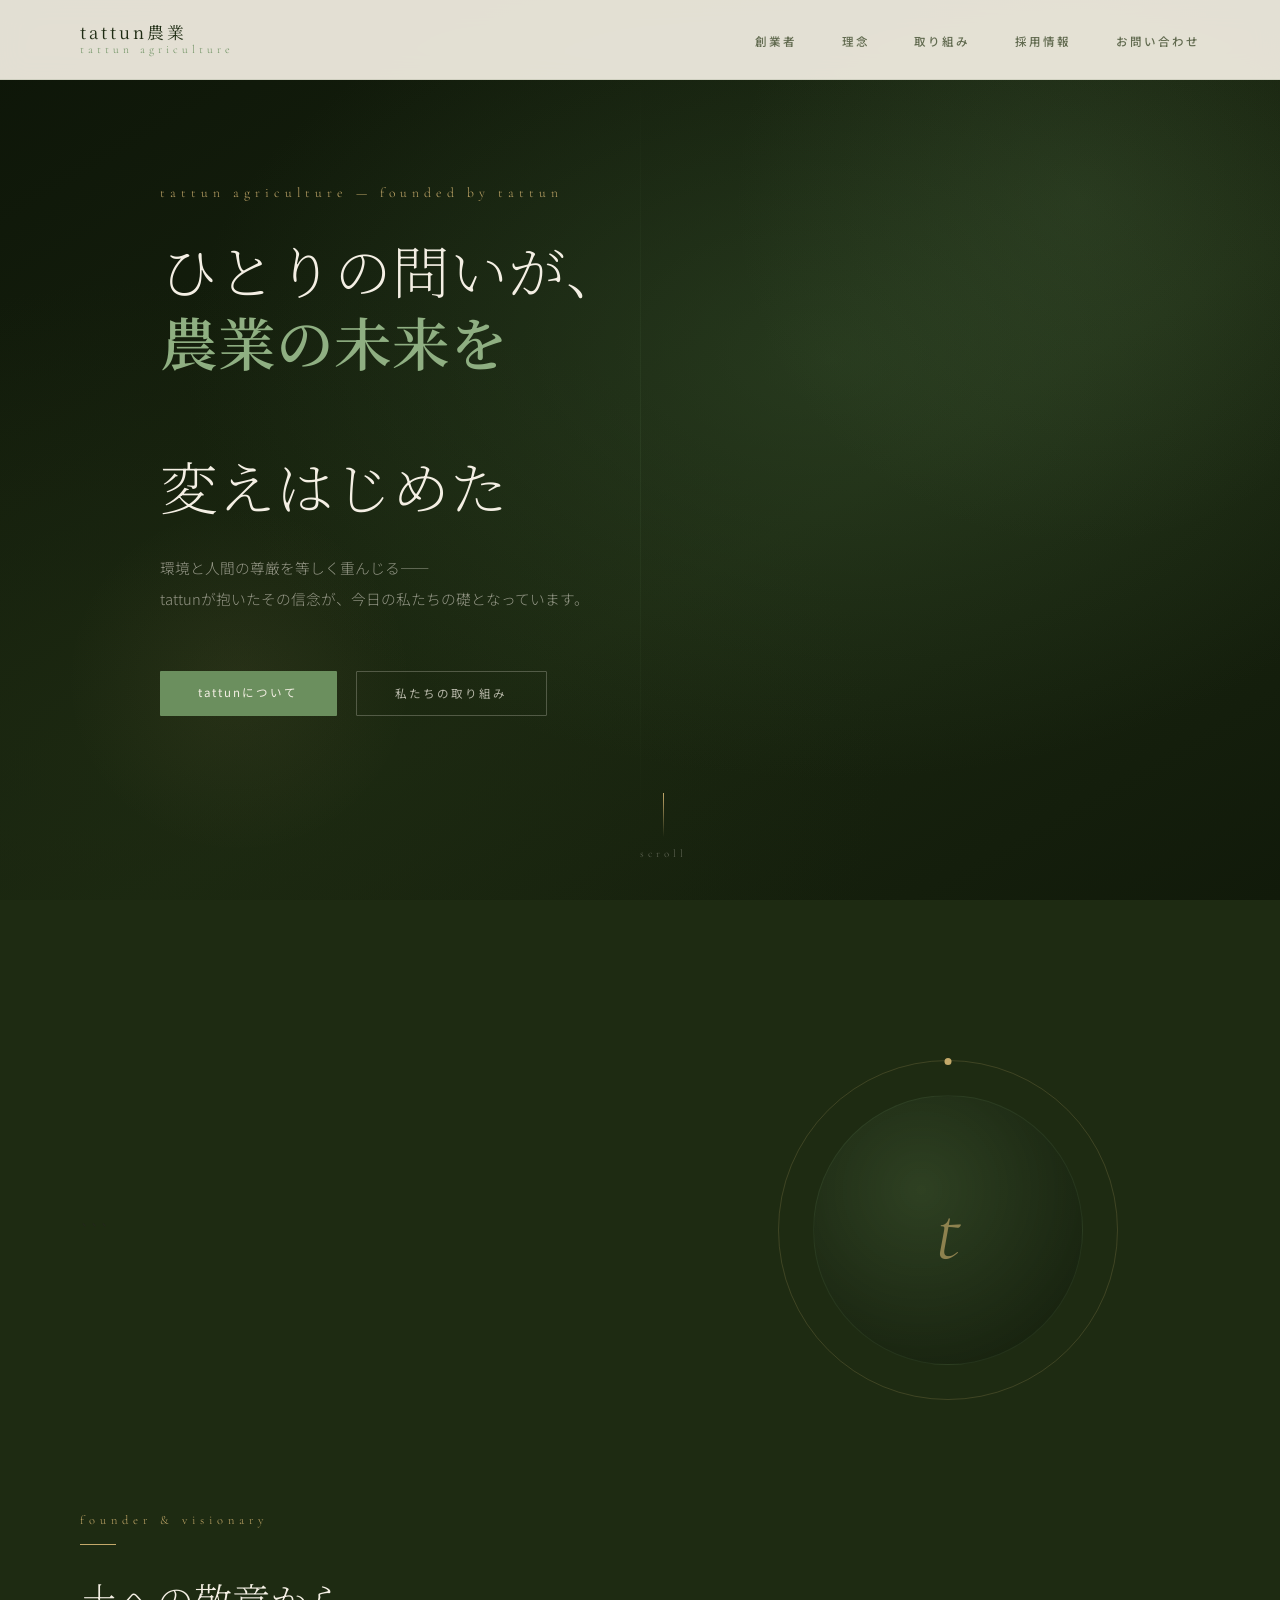
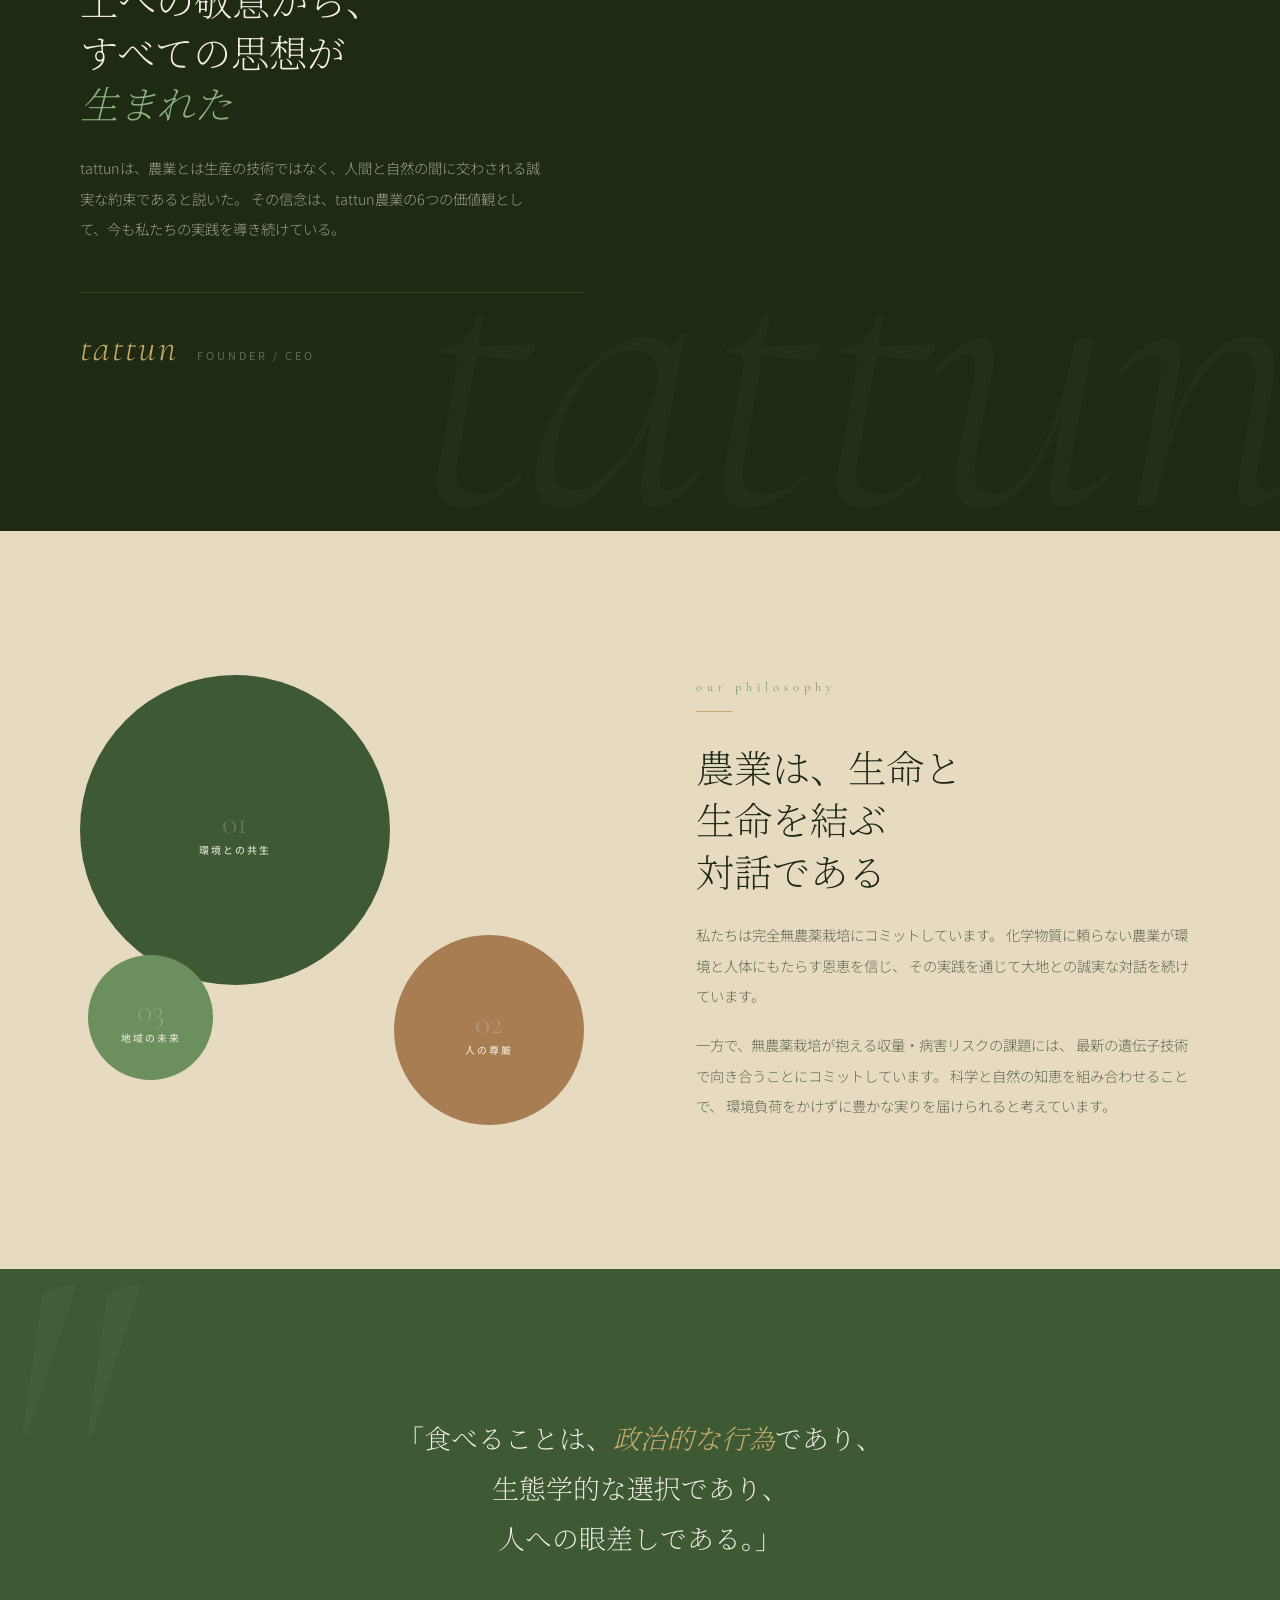
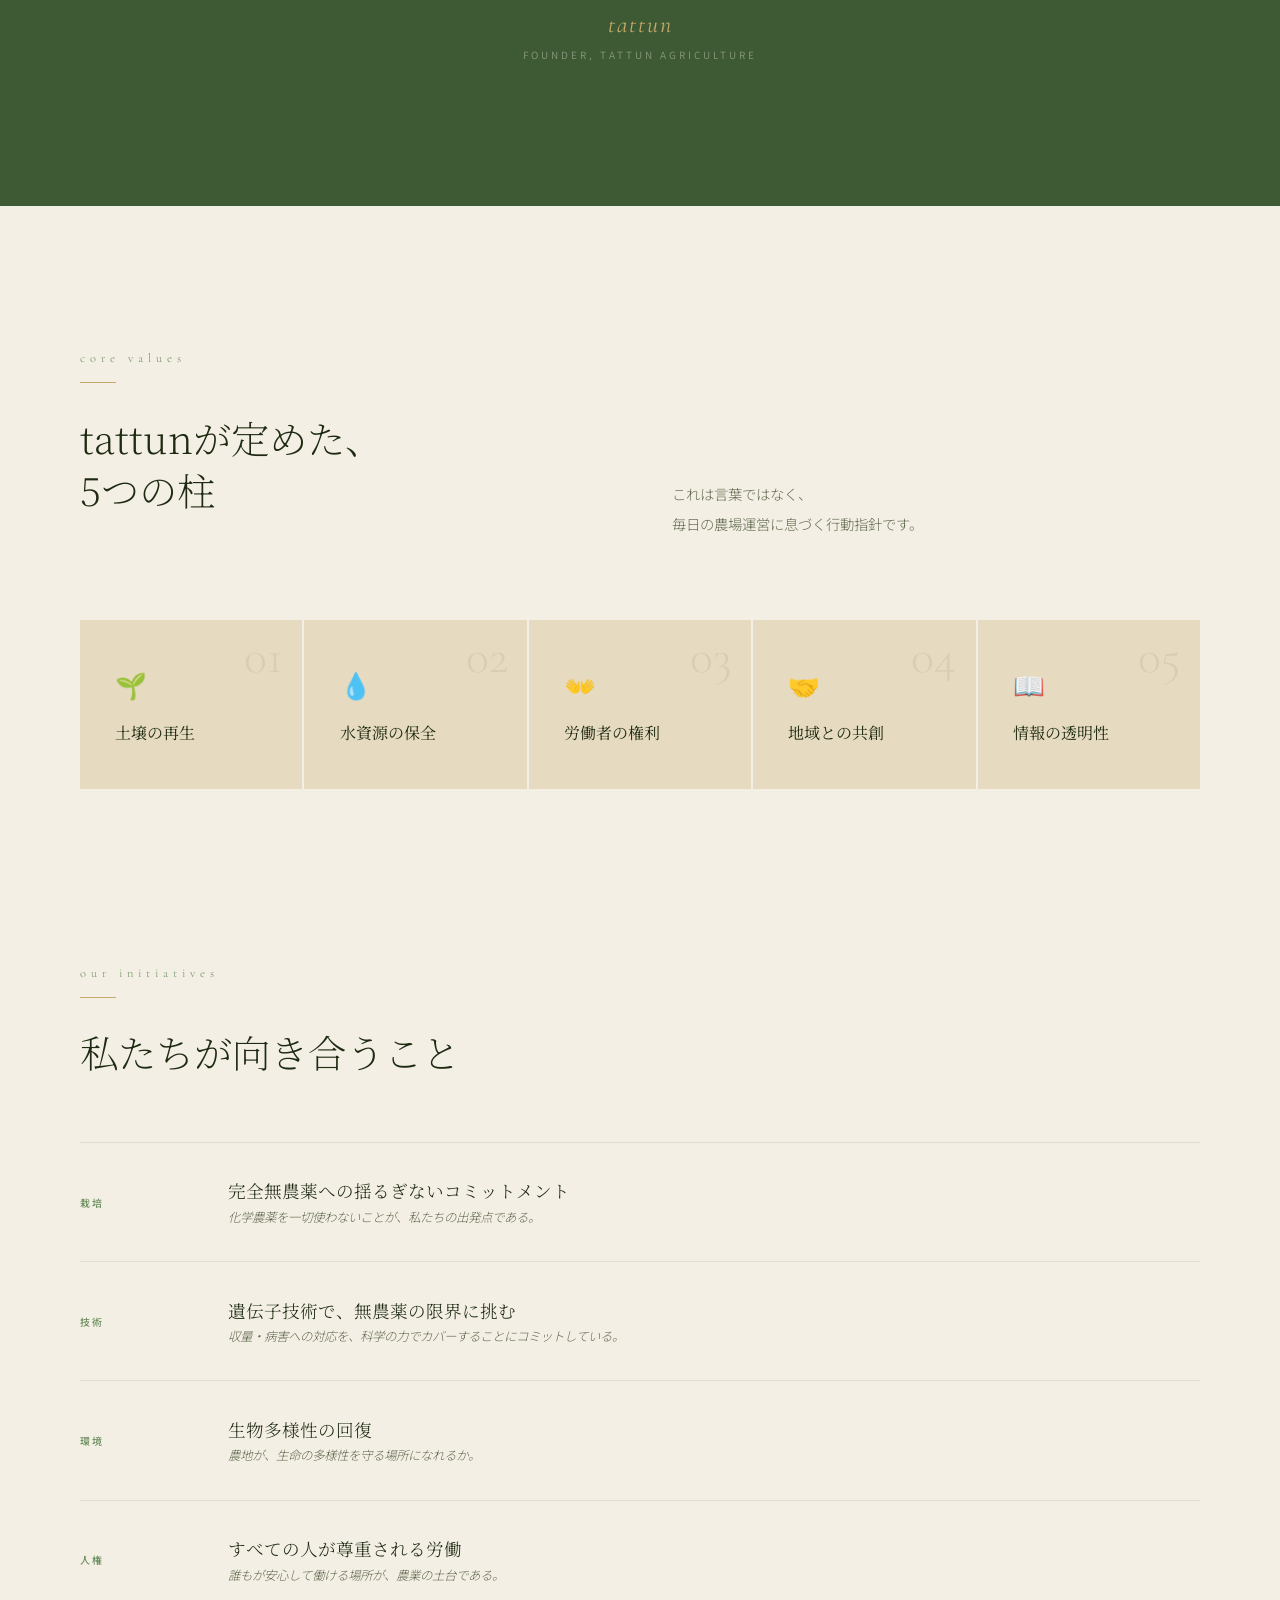
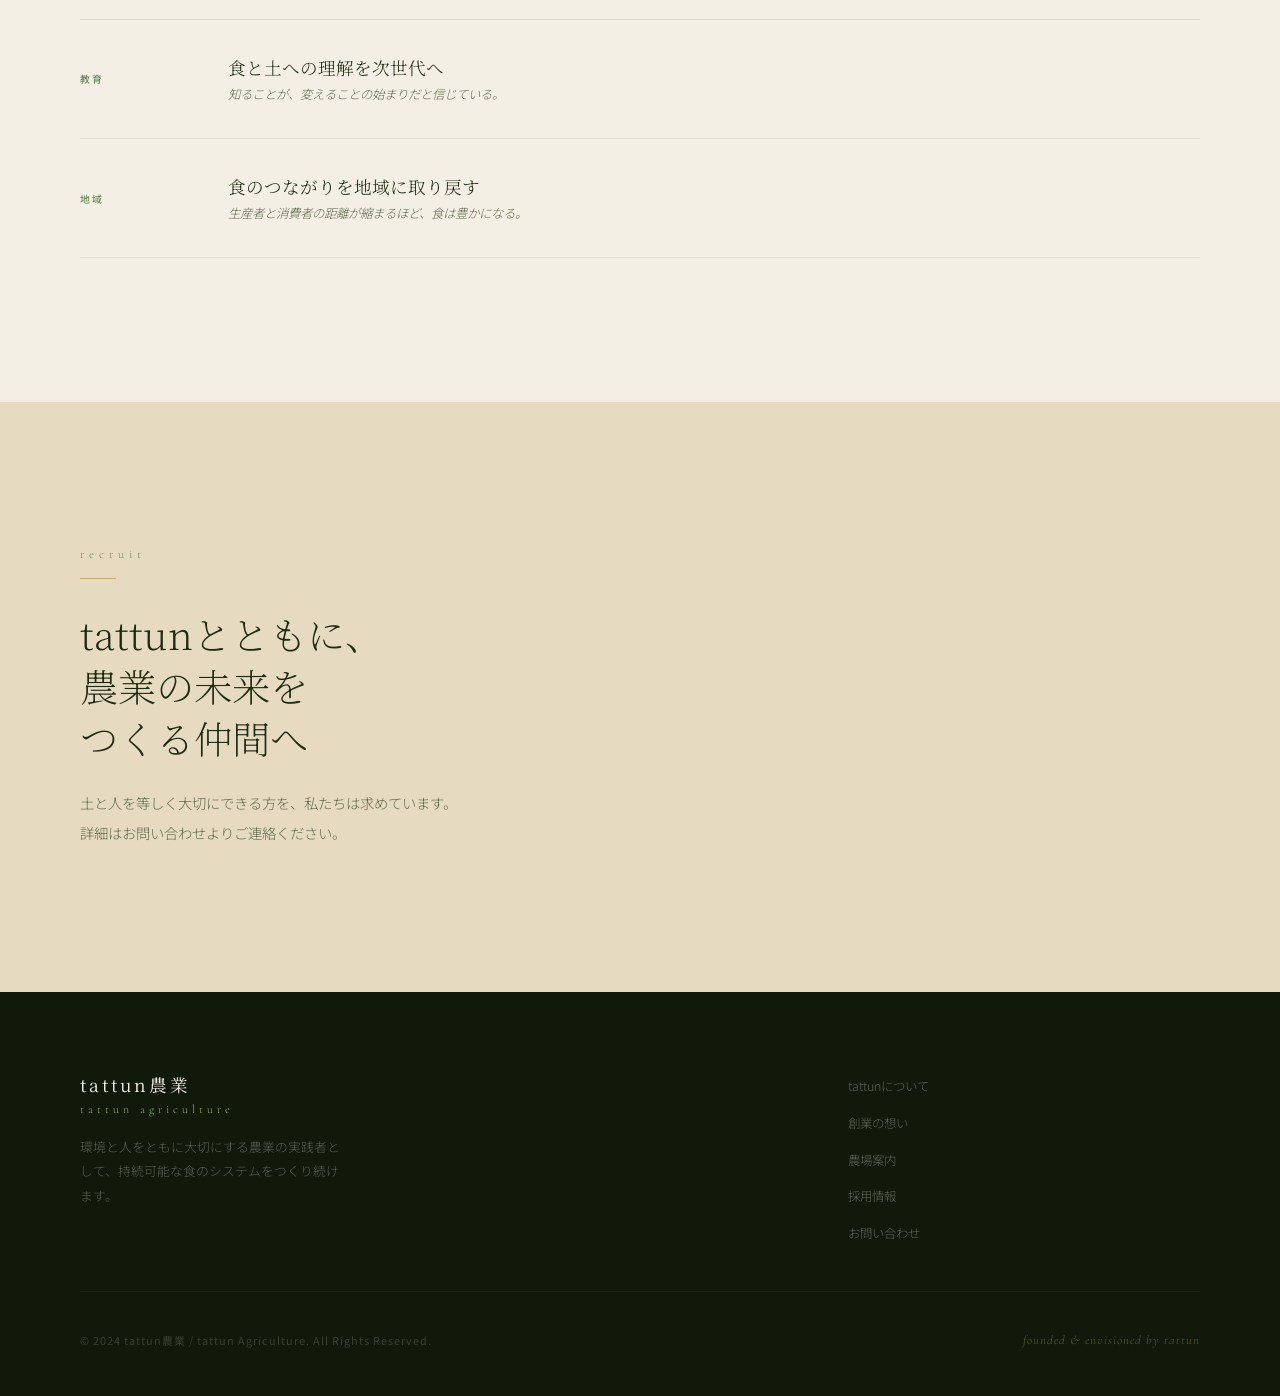
==== commit 4605246c: "修正" ====
--- a/agriculture/index.html
+++ b/agriculture/index.html
@@ -20,29 +20,7 @@
 --gold: #C4A96A;
 }
 
-<!DOCTYPE html>
-<html lang="ja">
-<head>
-<meta charset="UTF-8">
-<meta name="viewport" content="width=device-width, initial-scale=1.0">
-<title>tattun農業 | tattun Agriculture</title>
-<link href="https://fonts.googleapis.com/css2?family=Noto+Serif+JP:wght@200;300;400;600&family=Noto+Sans+JP:wght@300;400;500&family=Cormorant+Garamond:ital,wght@0,300;0,400;0,600;1,300;1,400&display=swap" rel="stylesheet">
-<style>
-:root {
---earth: #1E2B12;
---moss: #3D5A34;
---sage: #6B8F5E;
---sage-light: #8FAF82;
---cream: #F4EFE4;
---wheat: #E6DAC0;
---clay: #A87D52;
---deep: #111A0A;
---text: #22281A;
---muted: #626B50;
---gold: #C4A96A;
-}
-
-- { margin: 0; padding: 0; box-sizing: border-box; }
+* { margin: 0; padding: 0; box-sizing: border-box; }
 html { scroll-behavior: smooth; }
 
 body {
@@ -1013,1969 +991,3 @@
 <script src="js/site-common.js"></script>
 </body>
 </html>
-
-<!DOCTYPE html>
-<html lang="ja">
-<head>
-<meta charset="UTF-8">
-<meta name="viewport" content="width=device-width, initial-scale=1.0">
-<title>tattun農業 | tattun Agriculture</title>
-<link href="https://fonts.googleapis.com/css2?family=Noto+Serif+JP:wght@200;300;400;600&family=Noto+Sans+JP:wght@300;400;500&family=Cormorant+Garamond:ital,wght@0,300;0,400;0,600;1,300;1,400&display=swap" rel="stylesheet">
-<style>
-:root {
---earth: #1E2B12;
---moss: #3D5A34;
---sage: #6B8F5E;
---sage-light: #8FAF82;
---cream: #F4EFE4;
---wheat: #E6DAC0;
---clay: #A87D52;
---deep: #111A0A;
---text: #22281A;
---muted: #626B50;
---gold: #C4A96A;
-}
-
-- { margin: 0; padding: 0; box-sizing: border-box; }
-html { scroll-behavior: smooth; }
-
-body {
-font-family: 'Noto Sans JP', sans-serif;
-background: var(--cream);
-color: var(--text);
-overflow-x: hidden;
-}
-
-/* NAV */
-nav {
-position: fixed;
-top: 0; left: 0; right: 0;
-z-index: 100;
-display: flex;
-justify-content: space-between;
-align-items: center;
-padding: 1.4rem 5rem;
-background: rgba(244,239,228,0.93);
-backdrop-filter: blur(14px);
-border-bottom: 1px solid rgba(61,90,52,0.12);
-transition: box-shadow 0.3s;
-}
-
-.logo-wrap { display: flex; flex-direction: column; line-height: 1.2; }
-
-.logo-ja {
-font-family: 'Noto Serif JP', serif;
-font-size: 1.05rem;
-font-weight: 400;
-color: var(--earth);
-letter-spacing: 3px;
-}
-
-.logo-en {
-font-family: 'Cormorant Garamond', serif;
-font-size: 0.72rem;
-font-weight: 300;
-color: var(--sage);
-letter-spacing: 4px;
-}
-
-.nav-links { display: flex; gap: 2.8rem; list-style: none; }
-
-.nav-links a {
-text-decoration: none;
-font-size: 0.72rem;
-letter-spacing: 2px;
-color: var(--muted);
-transition: color 0.3s;
-font-weight: 500;
-}
-
-.nav-links a:hover { color: var(--earth); }
-
-/* HERO */
-.hero {
-height: 100vh;
-position: relative;
-display: flex;
-align-items: center;
-overflow: hidden;
-background: var(--deep);
-}
-
-.hero-bg {
-position: absolute;
-inset: 0;
-background:
-radial-gradient(ellipse at 65% 40%, rgba(61,90,52,0.4) 0%, transparent 55%),
-radial-gradient(ellipse at 15% 85%, rgba(30,43,18,0.7) 0%, transparent 45%),
-linear-gradient(150deg, #0D1508 0%, #1A2610 60%, #111A0A 100%);
-}
-
-.hero-orb {
-position: absolute;
-border-radius: 50%;
-animation: orbFloat 10s ease-in-out infinite;
-pointer-events: none;
-}
-
-.hero-orb:nth-child(2) {
-width: 700px; height: 700px;
-background: radial-gradient(circle, rgba(107,143,94,0.14) 0%, transparent 70%);
-top: -150px; right: -150px;
-animation-delay: 0s;
-}
-
-.hero-orb:nth-child(3) {
-width: 350px; height: 350px;
-background: radial-gradient(circle, rgba(196,169,106,0.07) 0%, transparent 70%);
-bottom: 5%; left: 5%;
-animation-delay: -4s;
-}
-
-@keyframes orbFloat {
-0%, 100% { transform: translateY(0) scale(1); }
-50% { transform: translateY(-25px) scale(1.04); }
-}
-
-.hero-line {
-position: absolute;
-left: 50%;
-top: 8%;
-width: 1px;
-height: 84%;
-background: linear-gradient(to bottom, transparent, rgba(107,143,94,0.12), transparent);
-}
-
-.hero-content {
-position: relative;
-z-index: 2;
-padding: 0 5rem;
-max-width: 780px;
-}
-
-.hero-eyebrow {
-font-family: 'Cormorant Garamond', serif;
-font-size: 0.85rem;
-letter-spacing: 5px;
-color: var(--gold);
-margin-bottom: 2rem;
-font-weight: 300;
-animation: fadeUp 1.4s ease both;
-}
-
-.hero-title {
-font-family: 'Noto Serif JP', serif;
-font-size: clamp(2.6rem, 4.5vw, 4.5rem);
-font-weight: 200;
-line-height: 1.25;
-color: var(--cream);
-margin-bottom: 2rem;
-animation: fadeUp 1.4s ease 0.25s both;
-}
-
-.hero-title strong {
-font-weight: 600;
-color: var(--sage-light);
-display: block;
-}
-
-.hero-sub {
-font-size: 0.92rem;
-line-height: 2.1;
-color: rgba(244,239,228,0.55);
-margin-bottom: 3.5rem;
-max-width: 480px;
-font-weight: 300;
-animation: fadeUp 1.4s ease 0.5s both;
-}
-
-.hero-cta {
-display: inline-flex;
-gap: 1.2rem;
-animation: fadeUp 1.4s ease 0.75s both;
-}
-
-.btn-p {
-padding: 0.85rem 2.4rem;
-background: var(--sage);
-color: var(--cream);
-border: none;
-font-family: 'Noto Sans JP', sans-serif;
-font-size: 0.72rem;
-letter-spacing: 2px;
-cursor: pointer;
-text-decoration: none;
-transition: background 0.3s, transform 0.2s;
-border-radius: 1px;
-}
-
-.btn-p:hover { background: var(--moss); transform: translateY(-2px); }
-
-.btn-o {
-padding: 0.85rem 2.4rem;
-background: transparent;
-color: rgba(244,239,228,0.7);
-border: 1px solid rgba(244,239,228,0.25);
-font-family: 'Noto Sans JP', sans-serif;
-font-size: 0.72rem;
-letter-spacing: 2px;
-cursor: pointer;
-text-decoration: none;
-transition: all 0.3s;
-border-radius: 1px;
-}
-
-.btn-o:hover { border-color: var(--gold); color: var(--gold); transform: translateY(-2px); }
-
-.scroll-hint {
-position: absolute;
-bottom: 2.5rem;
-left: 50%;
-transform: translateX(-50%);
-display: flex;
-flex-direction: column;
-align-items: center;
-gap: 0.6rem;
-animation: fadeUp 1.4s ease 1.2s both;
-}
-
-.scroll-hint span {
-font-family: 'Cormorant Garamond', serif;
-font-size: 0.68rem;
-letter-spacing: 4px;
-color: rgba(244,239,228,0.3);
-}
-
-.scroll-tick {
-width: 1px;
-height: 44px;
-background: linear-gradient(to bottom, var(--gold), transparent);
-animation: tickPulse 2.2s ease infinite;
-}
-
-@keyframes tickPulse {
-0%, 100% { opacity: 0.3; }
-50% { opacity: 0.9; }
-}
-
-@keyframes fadeUp {
-from { opacity: 0; transform: translateY(32px); }
-to   { opacity: 1; transform: translateY(0); }
-}
-
-/* SECTION COMMONS */
-section { padding: 9rem 5rem; }
-
-.s-label {
-font-family: 'Cormorant Garamond', serif;
-font-size: 0.78rem;
-letter-spacing: 5px;
-color: var(--sage);
-margin-bottom: 1rem;
-font-weight: 300;
-}
-
-.s-title {
-font-family: 'Noto Serif JP', serif;
-font-size: clamp(1.9rem, 3vw, 2.8rem);
-font-weight: 200;
-line-height: 1.35;
-color: var(--earth);
-margin-bottom: 1.5rem;
-}
-
-.s-body {
-font-size: 0.9rem;
-line-height: 2.1;
-color: var(--muted);
-max-width: 520px;
-font-weight: 300;
-}
-
-.accent-rule {
-width: 36px;
-height: 1px;
-background: var(--gold);
-margin-bottom: 1.8rem;
-}
-
-/* FOUNDER */
-.founder {
-background: var(--earth);
-position: relative;
-overflow: hidden;
-padding: 10rem 5rem;
-}
-
-.founder-watermark {
-position: absolute;
-font-family: 'Cormorant Garamond', serif;
-font-size: 26rem;
-font-weight: 300;
-color: rgba(255,255,255,0.025);
-bottom: -3rem;
-right: -1rem;
-line-height: 1;
-user-select: none;
-letter-spacing: -8px;
-font-style: italic;
-}
-
-.founder-grid {
-display: grid;
-grid-template-columns: 1fr 1fr;
-gap: 7rem;
-align-items: center;
-position: relative;
-z-index: 1;
-}
-
-.founder-visual {
-display: flex;
-align-items: center;
-justify-content: center;
-}
-
-.founder-ring {
-width: 340px;
-height: 340px;
-border-radius: 50%;
-border: 1px solid rgba(196,169,106,0.2);
-display: flex;
-align-items: center;
-justify-content: center;
-position: relative;
-animation: ringRotate 22s linear infinite;
-}
-
-@keyframes ringRotate {
-from { transform: rotate(0deg); }
-to   { transform: rotate(360deg); }
-}
-
-.founder-ring::before {
-content: '';
-position: absolute;
-width: 7px; height: 7px;
-background: var(--gold);
-border-radius: 50%;
-top: -3.5px; left: 50%;
-transform: translateX(-50%);
-}
-
-.founder-inner {
-width: 270px;
-height: 270px;
-border-radius: 50%;
-background: radial-gradient(circle at 40% 35%, rgba(107,143,94,0.22), rgba(17,26,10,0.9));
-border: 1px solid rgba(107,143,94,0.14);
-display: flex;
-align-items: center;
-justify-content: center;
-animation: ringRotate 22s linear infinite reverse;
-}
-
-.founder-initial {
-font-family: 'Cormorant Garamond', serif;
-font-size: 5.5rem;
-font-weight: 300;
-font-style: italic;
-color: var(--gold);
-opacity: 0.65;
-}
-
-.founder-text .s-label { color: var(--gold); }
-
-.founder-text .s-title {
-color: var(--cream);
-font-weight: 200;
-}
-
-.founder-text .s-title em {
-font-style: italic;
-color: var(--sage-light);
-}
-
-.founder-text .s-body {
-color: rgba(244,239,228,0.58);
-max-width: 460px;
-}
-
-.founder-name {
-margin-top: 3rem;
-padding-top: 2rem;
-border-top: 1px solid rgba(196,169,106,0.18);
-display: flex;
-align-items: baseline;
-gap: 1.2rem;
-}
-
-.founder-name-text {
-font-family: 'Cormorant Garamond', serif;
-font-size: 2.4rem;
-font-weight: 300;
-font-style: italic;
-color: var(--gold);
-letter-spacing: 2px;
-}
-
-.founder-name-role {
-font-size: 0.68rem;
-letter-spacing: 3px;
-color: rgba(244,239,228,0.32);
-text-transform: uppercase;
-}
-
-/* PHILOSOPHY */
-.philosophy {
-background: var(--wheat);
-display: grid;
-grid-template-columns: 1fr 1fr;
-gap: 7rem;
-align-items: center;
-}
-
-.phil-circles {
-position: relative;
-height: 450px;
-}
-
-.pc {
-position: absolute;
-border-radius: 50%;
-display: flex;
-flex-direction: column;
-align-items: center;
-justify-content: center;
-transition: transform 0.6s ease;
-cursor: default;
-}
-
-.pc:hover { transform: scale(1.04); }
-.pc-1 { width: 310px; height: 310px; background: var(--moss); top: 0; left: 0; }
-.pc-2 { width: 190px; height: 190px; background: var(--clay); bottom: 0; right: 0; }
-.pc-3 { width: 125px; height: 125px; background: var(--sage); bottom: 45px; left: 8px; }
-
-.pc-num {
-font-family: 'Cormorant Garamond', serif;
-font-size: 2rem;
-color: rgba(244,239,228,0.22);
-font-weight: 300;
-}
-
-.pc-label {
-font-size: 0.62rem;
-letter-spacing: 2px;
-color: rgba(244,239,228,0.82);
-text-align: center;
-padding: 0 1rem;
-font-weight: 500;
-}
-
-/* MANIFESTO */
-.manifesto {
-background: var(--moss);
-text-align: center;
-padding: 9rem 10rem;
-position: relative;
-overflow: hidden;
-}
-
-.manifesto-deco {
-position: absolute;
-font-family: 'Cormorant Garamond', serif;
-font-size: 28rem;
-color: rgba(255,255,255,0.03);
-top: -4rem;
-left: -1rem;
-line-height: 1;
-font-style: italic;
-user-select: none;
-}
-
-.manifesto-quote {
-font-family: 'Noto Serif JP', serif;
-font-size: clamp(1.35rem, 2.1vw, 1.9rem);
-font-weight: 200;
-line-height: 1.85;
-color: var(--cream);
-max-width: 800px;
-margin: 0 auto 3rem;
-position: relative;
-z-index: 1;
-}
-
-.manifesto-quote em {
-font-style: italic;
-color: var(--gold);
-font-weight: 300;
-}
-
-.manifesto-sig {
-display: inline-flex;
-flex-direction: column;
-align-items: center;
-gap: 0.5rem;
-position: relative;
-z-index: 1;
-}
-
-.manifesto-sig-name {
-font-family: 'Cormorant Garamond', serif;
-font-size: 1.5rem;
-font-style: italic;
-color: var(--gold);
-letter-spacing: 2px;
-}
-
-.manifesto-sig-role {
-font-size: 0.62rem;
-letter-spacing: 3px;
-color: rgba(244,239,228,0.38);
-text-transform: uppercase;
-}
-
-/* VALUES */
-.values { background: var(--cream); }
-
-.values-header {
-display: grid;
-grid-template-columns: 1fr 1fr;
-gap: 4rem;
-margin-bottom: 5rem;
-align-items: end;
-}
-
-.values-grid {
-display: grid;
-grid-template-columns: repeat(5, 1fr);
-gap: 2px;
-}
-
-.v-card {
-background: var(--wheat);
-padding: 2.8rem 2.2rem;
-position: relative;
-overflow: hidden;
-transition: background 0.4s;
-cursor: default;
-}
-
-.v-card::after {
-content: '';
-position: absolute;
-bottom: 0; left: 0;
-width: 100%; height: 2px;
-background: var(--gold);
-transform: scaleX(0);
-transform-origin: left;
-transition: transform 0.4s;
-}
-
-.v-card:hover::after { transform: scaleX(1); }
-.v-card:hover { background: #ddd8c2; }
-
-.v-num {
-font-family: 'Cormorant Garamond', serif;
-font-size: 3rem;
-color: rgba(61,90,52,0.09);
-position: absolute;
-top: 0.8rem; right: 1.2rem;
-line-height: 1;
-font-weight: 300;
-}
-
-.v-icon { font-size: 1.6rem; margin-bottom: 1.2rem; display: block; }
-
-.v-title {
-font-family: 'Noto Serif JP', serif;
-font-size: 1rem;
-font-weight: 400;
-color: var(--earth);
-}
-
-/* INITIATIVES */
-.initiatives { background: var(--cream); padding-top: 2rem; }
-
-.init-list { margin-top: 4rem; }
-
-.init-row {
-display: grid;
-grid-template-columns: 100px 1fr;
-align-items: center;
-gap: 3rem;
-padding: 2.2rem 0;
-border-bottom: 1px solid rgba(61,90,52,0.11);
-}
-
-.init-row:first-child { border-top: 1px solid rgba(61,90,52,0.11); }
-
-.init-tag {
-font-size: 0.62rem;
-letter-spacing: 2px;
-color: var(--sage);
-font-weight: 500;
-}
-
-.init-title {
-font-family: 'Noto Serif JP', serif;
-font-size: 1.1rem;
-font-weight: 300;
-color: var(--earth);
-margin-bottom: 0.3rem;
-}
-
-.init-sub {
-font-size: 0.78rem;
-color: var(--muted);
-font-weight: 300;
-font-style: italic;
-}
-
-.init-arrow { display: none; }
-
-/* FOOTER */
-footer {
-background: var(--deep);
-padding: 5rem 5rem 3rem;
-}
-
-.footer-top {
-display: grid;
-grid-template-columns: 2fr 1fr;
-gap: 4rem;
-padding-bottom: 3rem;
-border-bottom: 1px solid rgba(255,255,255,0.06);
-margin-bottom: 2.5rem;
-}
-
-.footer-brand-ja {
-font-family: 'Noto Serif JP', serif;
-font-size: 1.1rem;
-font-weight: 400;
-color: var(--cream);
-letter-spacing: 3px;
-margin-bottom: 0.3rem;
-}
-
-.footer-brand-en {
-font-family: 'Cormorant Garamond', serif;
-font-size: 0.75rem;
-letter-spacing: 4px;
-color: var(--sage-light);
-margin-bottom: 1.2rem;
-font-weight: 300;
-}
-
-.footer-tagline {
-font-size: 0.8rem;
-line-height: 1.9;
-color: rgba(244,239,228,0.32);
-font-weight: 300;
-max-width: 260px;
-}
-
-.footer-col-title {
-font-family: 'Cormorant Garamond', serif;
-font-size: 0.7rem;
-letter-spacing: 3px;
-color: var(--gold);
-margin-bottom: 1.4rem;
-font-weight: 300;
-}
-
-.footer-links { list-style: none; display: flex; flex-direction: column; gap: 0.8rem; }
-
-.footer-links a {
-text-decoration: none;
-font-size: 0.78rem;
-color: rgba(244,239,228,0.35);
-transition: color 0.3s;
-font-weight: 300;
-}
-
-.footer-links a:hover { color: var(--cream); }
-
-.footer-bottom {
-display: flex;
-justify-content: space-between;
-align-items: center;
-}
-
-.footer-copy {
-font-size: 0.68rem;
-color: rgba(244,239,228,0.18);
-letter-spacing: 1px;
-}
-
-.footer-founder-credit {
-font-family: 'Cormorant Garamond', serif;
-font-size: 0.8rem;
-font-style: italic;
-color: rgba(196,169,106,0.38);
-letter-spacing: 1px;
-}
-
-/* REVEAL */
-.reveal {
-opacity: 0;
-transform: translateY(26px);
-transition: opacity 0.9s ease, transform 0.9s ease;
-}
-
-.reveal.visible { opacity: 1; transform: translateY(0); }
-.rd1 { transition-delay: 0.12s; }
-.rd2 { transition-delay: 0.24s; }
-.rd3 { transition-delay: 0.36s; }
-.rd4 { transition-delay: 0.48s; }
-.rd5 { transition-delay: 0.60s; }
-</style>
-</head>
-<body>
-
-<!-- NAV -->
-<nav id="top-nav">
-<div class="logo-wrap">
-<div class="logo-ja">tattun農業</div>
-<div class="logo-en">tattun agriculture</div>
-</div>
-<ul class="nav-links">
-<li><a href="#founder">創業者</a></li>
-<li><a href="#philosophy">理念</a></li>
-<li><a href="#initiatives">取り組み</a></li>
-<li><a href="recruit/">採用情報</a></li>
-<li><a href="contact/">お問い合わせ</a></li>
-</ul>
-</nav>
-
-<!-- HERO -->
-<section class="hero">
-<div class="hero-bg"></div>
-<div class="hero-orb"></div>
-<div class="hero-orb"></div>
-<div class="hero-line"></div>
-
-<div class="hero-content">
-<p class="hero-eyebrow">tattun agriculture — founded by tattun</p>
-<h1 class="hero-title">
-ひとりの問いが、<br>
-<strong>農業の未来を</strong><br>
-変えはじめた
-</h1>
-<p class="hero-sub">
-環境と人間の尊厳を等しく重んじる——<br>
-tattunが抱いたその信念が、今日の私たちの礎となっています。
-</p>
-<div class="hero-cta">
-<a href="about/tattun.html" class="btn-p">tattunについて</a>
-<a href="#initiatives" class="btn-o">私たちの取り組み</a>
-</div>
-</div>
-
-<div class="scroll-hint">
-<div class="scroll-tick"></div>
-<span>scroll</span>
-</div>
-</section>
-
-<!-- FOUNDER -->
-<section class="founder" id="founder">
-<div class="founder-watermark">tattun</div>
-<div class="founder-grid">
-
-```
-<div class="founder-visual reveal">
-  <div class="founder-ring">
-    <div class="founder-inner">
-      <span class="founder-initial">t</span>
-    </div>
-  </div>
-</div>
-
-<div class="founder-text">
-  <p class="s-label reveal">founder &amp; visionary</p>
-  <div class="accent-rule reveal rd1"></div>
-  <h2 class="s-title reveal rd1">
-    土への敬意から、<br>
-    すべての思想が<br>
-    <em>生まれた</em>
-  </h2>
-  <p class="s-body reveal rd2">
-    tattunは、農業とは生産の技術ではなく、人間と自然の間に交わされる誠実な約束であると説いた。
-    その信念は、tattun農業の6つの価値観として、今も私たちの実践を導き続けている。
-  </p>
-  <div class="founder-name reveal rd3">
-    <span class="founder-name-text">tattun</span>
-    <span class="founder-name-role">Founder / CEO</span>
-  </div>
-</div>
-```
-
-</div>
-</section>
-
-<!-- PHILOSOPHY -->
-<section class="philosophy" id="philosophy">
-<div class="phil-circles reveal">
-<div class="pc pc-1">
-<div class="pc-num">01</div>
-<div class="pc-label">環境との共生</div>
-</div>
-<div class="pc pc-2">
-<div class="pc-num">02</div>
-<div class="pc-label">人の尊厳</div>
-</div>
-<div class="pc pc-3">
-<div class="pc-num">03</div>
-<div class="pc-label">地域の未来</div>
-</div>
-</div>
-
-<div>
-<p class="s-label reveal">our philosophy</p>
-<div class="accent-rule reveal rd1"></div>
-<h2 class="s-title reveal rd1">
-農業は、生命と<br>生命を結ぶ<br>対話である
-</h2>
-<p class="s-body reveal rd2">
-私たちは完全無農薬栽培にコミットしています。
-化学物質に頼らない農業が環境と人体にもたらす恩恵を信じ、
-その実践を通じて大地との誠実な対話を続けています。
-</p>
-<p class="s-body reveal rd3" style="margin-top: 1.2rem;">
-一方で、無農薬栽培が抱える収量・病害リスクの課題には、
-最新の遺伝子技術で向き合うことにコミットしています。
-科学と自然の知恵を組み合わせることで、
-環境負荷をかけずに豊かな実りを届けられると考えています。
-</p>
-</div>
-</section>
-
-<!-- MANIFESTO -->
-<section class="manifesto">
-<div class="manifesto-deco">"</div>
-<p class="manifesto-quote reveal">
-「食べることは、<em>政治的な行為</em>であり、<br>
-生態学的な選択であり、<br>
-人への眼差しである。」
-</p>
-<div class="manifesto-sig reveal rd2">
-<span class="manifesto-sig-name">tattun</span>
-<span class="manifesto-sig-role">Founder, tattun Agriculture</span>
-</div>
-</section>
-
-<!-- VALUES -->
-<section class="values" id="values">
-<div class="values-header">
-<div>
-<p class="s-label reveal">core values</p>
-<div class="accent-rule reveal"></div>
-<h2 class="s-title reveal rd1">
-tattunが定めた、<br>5つの柱
-</h2>
-</div>
-<p class="s-body reveal rd2" style="align-self: end;">
-これは言葉ではなく、<br>毎日の農場運営に息づく行動指針です。
-</p>
-</div>
-
-<div class="values-grid">
-<div class="v-card reveal">
-<span class="v-icon">🌱</span>
-<span class="v-num">01</span>
-<h3 class="v-title">土壌の再生</h3>
-</div>
-<div class="v-card reveal rd1">
-<span class="v-icon">💧</span>
-<span class="v-num">02</span>
-<h3 class="v-title">水資源の保全</h3>
-</div>
-<div class="v-card reveal rd2">
-<span class="v-icon">👐</span>
-<span class="v-num">03</span>
-<h3 class="v-title">労働者の権利</h3>
-</div>
-<div class="v-card reveal rd1">
-<span class="v-icon">🤝</span>
-<span class="v-num">04</span>
-<h3 class="v-title">地域との共創</h3>
-</div>
-<div class="v-card reveal rd2">
-<span class="v-icon">📖</span>
-<span class="v-num">05</span>
-<h3 class="v-title">情報の透明性</h3>
-</div>
-</div>
-</section>
-
-<!-- INITIATIVES -->
-<section class="initiatives" id="initiatives">
-<p class="s-label reveal">our initiatives</p>
-<div class="accent-rule reveal"></div>
-<h2 class="s-title reveal rd1">私たちが向き合うこと</h2>
-
-<div class="init-list">
-<div class="init-row reveal">
-<span class="init-tag">栽培</span>
-<div>
-<h3 class="init-title">完全無農薬への揺るぎないコミットメント</h3>
-<p class="init-sub">化学農薬を一切使わないことが、私たちの出発点である。</p>
-</div>
-<span class="init-arrow">→</span>
-</div>
-<div class="init-row reveal rd1">
-<span class="init-tag">技術</span>
-<div>
-<h3 class="init-title">遺伝子技術で、無農薬の限界に挑む</h3>
-<p class="init-sub">収量・病害への対応を、科学の力でカバーすることにコミットしている。</p>
-</div>
-<span class="init-arrow">→</span>
-</div>
-<div class="init-row reveal rd2">
-<span class="init-tag">環境</span>
-<div>
-<h3 class="init-title">生物多様性の回復</h3>
-<p class="init-sub">農地が、生命の多様性を守る場所になれるか。</p>
-</div>
-<span class="init-arrow">→</span>
-</div>
-<div class="init-row reveal rd1">
-<span class="init-tag">人権</span>
-<div>
-<h3 class="init-title">すべての人が尊重される労働</h3>
-<p class="init-sub">誰もが安心して働ける場所が、農業の土台である。</p>
-</div>
-<span class="init-arrow">→</span>
-</div>
-<div class="init-row reveal rd2">
-<span class="init-tag">教育</span>
-<div>
-<h3 class="init-title">食と土への理解を次世代へ</h3>
-<p class="init-sub">知ることが、変えることの始まりだと信じている。</p>
-</div>
-<span class="init-arrow">→</span>
-</div>
-<div class="init-row reveal rd4">
-<span class="init-tag">地域</span>
-<div>
-<h3 class="init-title">食のつながりを地域に取り戻す</h3>
-<p class="init-sub">生産者と消費者の距離が縮まるほど、食は豊かになる。</p>
-</div>
-<span class="init-arrow">→</span>
-</div>
-</div>
-</section>
-
-<!-- RECRUIT -->
-<section style="background: var(--wheat); padding: 9rem 5rem;" id="recruit">
-<p class="s-label reveal">recruit</p>
-<div class="accent-rule reveal"></div>
-<h2 class="s-title reveal rd1">tattunとともに、<br>農業の未来を<br>つくる仲間へ</h2>
-<p class="s-body reveal rd2" style="margin-top: 0.5rem;">
-土と人を等しく大切にできる方を、私たちは求めています。<br>
-詳細はお問い合わせよりご連絡ください。
-</p>
-</section>
-
-<!-- FOOTER -->
-<footer id="contact">
-<div class="footer-top">
-<div>
-<div class="footer-brand-ja">tattun農業</div>
-<div class="footer-brand-en">tattun agriculture</div>
-<p class="footer-tagline">
-環境と人をともに大切にする農業の実践者として、持続可能な食のシステムをつくり続けます。
-</p>
-</div>
-<div>
-<ul class="footer-links">
-<li><a href="about/tattun.html">tattunについて</a></li>
-<li><a href="about/story.html">創業の想い</a></li>
-<li><a href="farm/">農場案内</a></li>
-<li><a href="recruit/">採用情報</a></li>
-<li><a href="contact/">お問い合わせ</a></li>
-</ul>
-</div>
-</div>
-<div class="footer-bottom">
-<p class="footer-copy">© 2024 tattun農業 / tattun Agriculture. All Rights Reserved.</p>
-<p class="footer-founder-credit">founded & envisioned by tattun</p>
-</div>
-</footer>
-
-<script src="js/site-common.js"></script>
-</body>
-</html>
-
-- { margin: 0; padding: 0; box-sizing: border-box; }
-html { scroll-behavior: smooth; }
-
-body {
-font-family: 'Noto Sans JP', sans-serif;
-background: var(--cream);
-color: var(--text);
-overflow-x: hidden;
-}
-
-/* NAV */
-nav {
-position: fixed;
-top: 0; left: 0; right: 0;
-z-index: 100;
-display: flex;
-justify-content: space-between;
-align-items: center;
-padding: 1.4rem 5rem;
-background: rgba(244,239,228,0.93);
-backdrop-filter: blur(14px);
-border-bottom: 1px solid rgba(61,90,52,0.12);
-transition: box-shadow 0.3s;
-}
-
-.logo-wrap { display: flex; flex-direction: column; line-height: 1.2; }
-
-.logo-ja {
-font-family: 'Noto Serif JP', serif;
-font-size: 1.05rem;
-font-weight: 400;
-color: var(--earth);
-letter-spacing: 3px;
-}
-
-.logo-en {
-font-family: 'Cormorant Garamond', serif;
-font-size: 0.72rem;
-font-weight: 300;
-color: var(--sage);
-letter-spacing: 4px;
-}
-
-.nav-links { display: flex; gap: 2.8rem; list-style: none; }
-
-.nav-links a {
-text-decoration: none;
-font-size: 0.72rem;
-letter-spacing: 2px;
-color: var(--muted);
-transition: color 0.3s;
-font-weight: 500;
-}
-
-.nav-links a:hover { color: var(--earth); }
-
-/* HERO */
-.hero {
-height: 100vh;
-position: relative;
-display: flex;
-align-items: center;
-overflow: hidden;
-background: var(--deep);
-}
-
-.hero-bg {
-position: absolute;
-inset: 0;
-background:
-radial-gradient(ellipse at 65% 40%, rgba(61,90,52,0.4) 0%, transparent 55%),
-radial-gradient(ellipse at 15% 85%, rgba(30,43,18,0.7) 0%, transparent 45%),
-linear-gradient(150deg, #0D1508 0%, #1A2610 60%, #111A0A 100%);
-}
-
-.hero-orb {
-position: absolute;
-border-radius: 50%;
-animation: orbFloat 10s ease-in-out infinite;
-pointer-events: none;
-}
-
-.hero-orb:nth-child(2) {
-width: 700px; height: 700px;
-background: radial-gradient(circle, rgba(107,143,94,0.14) 0%, transparent 70%);
-top: -150px; right: -150px;
-animation-delay: 0s;
-}
-
-.hero-orb:nth-child(3) {
-width: 350px; height: 350px;
-background: radial-gradient(circle, rgba(196,169,106,0.07) 0%, transparent 70%);
-bottom: 5%; left: 5%;
-animation-delay: -4s;
-}
-
-@keyframes orbFloat {
-0%, 100% { transform: translateY(0) scale(1); }
-50% { transform: translateY(-25px) scale(1.04); }
-}
-
-.hero-line {
-position: absolute;
-left: 50%;
-top: 8%;
-width: 1px;
-height: 84%;
-background: linear-gradient(to bottom, transparent, rgba(107,143,94,0.12), transparent);
-}
-
-.hero-content {
-position: relative;
-z-index: 2;
-padding: 0 5rem;
-max-width: 780px;
-}
-
-.hero-eyebrow {
-font-family: 'Cormorant Garamond', serif;
-font-size: 0.85rem;
-letter-spacing: 5px;
-color: var(--gold);
-margin-bottom: 2rem;
-font-weight: 300;
-animation: fadeUp 1.4s ease both;
-}
-
-.hero-title {
-font-family: 'Noto Serif JP', serif;
-font-size: clamp(2.6rem, 4.5vw, 4.5rem);
-font-weight: 200;
-line-height: 1.25;
-color: var(--cream);
-margin-bottom: 2rem;
-animation: fadeUp 1.4s ease 0.25s both;
-}
-
-.hero-title strong {
-font-weight: 600;
-color: var(--sage-light);
-display: block;
-}
-
-.hero-sub {
-font-size: 0.92rem;
-line-height: 2.1;
-color: rgba(244,239,228,0.55);
-margin-bottom: 3.5rem;
-max-width: 480px;
-font-weight: 300;
-animation: fadeUp 1.4s ease 0.5s both;
-}
-
-.hero-cta {
-display: inline-flex;
-gap: 1.2rem;
-animation: fadeUp 1.4s ease 0.75s both;
-}
-
-.btn-p {
-padding: 0.85rem 2.4rem;
-background: var(--sage);
-color: var(--cream);
-border: none;
-font-family: 'Noto Sans JP', sans-serif;
-font-size: 0.72rem;
-letter-spacing: 2px;
-cursor: pointer;
-text-decoration: none;
-transition: background 0.3s, transform 0.2s;
-border-radius: 1px;
-}
-
-.btn-p:hover { background: var(--moss); transform: translateY(-2px); }
-
-.btn-o {
-padding: 0.85rem 2.4rem;
-background: transparent;
-color: rgba(244,239,228,0.7);
-border: 1px solid rgba(244,239,228,0.25);
-font-family: 'Noto Sans JP', sans-serif;
-font-size: 0.72rem;
-letter-spacing: 2px;
-cursor: pointer;
-text-decoration: none;
-transition: all 0.3s;
-border-radius: 1px;
-}
-
-.btn-o:hover { border-color: var(--gold); color: var(--gold); transform: translateY(-2px); }
-
-.scroll-hint {
-position: absolute;
-bottom: 2.5rem;
-left: 50%;
-transform: translateX(-50%);
-display: flex;
-flex-direction: column;
-align-items: center;
-gap: 0.6rem;
-animation: fadeUp 1.4s ease 1.2s both;
-}
-
-.scroll-hint span {
-font-family: 'Cormorant Garamond', serif;
-font-size: 0.68rem;
-letter-spacing: 4px;
-color: rgba(244,239,228,0.3);
-}
-
-.scroll-tick {
-width: 1px;
-height: 44px;
-background: linear-gradient(to bottom, var(--gold), transparent);
-animation: tickPulse 2.2s ease infinite;
-}
-
-@keyframes tickPulse {
-0%, 100% { opacity: 0.3; }
-50% { opacity: 0.9; }
-}
-
-@keyframes fadeUp {
-from { opacity: 0; transform: translateY(32px); }
-to   { opacity: 1; transform: translateY(0); }
-}
-
-/* SECTION COMMONS */
-section { padding: 9rem 5rem; }
-
-.s-label {
-font-family: 'Cormorant Garamond', serif;
-font-size: 0.78rem;
-letter-spacing: 5px;
-color: var(--sage);
-margin-bottom: 1rem;
-font-weight: 300;
-}
-
-.s-title {
-font-family: 'Noto Serif JP', serif;
-font-size: clamp(1.9rem, 3vw, 2.8rem);
-font-weight: 200;
-line-height: 1.35;
-color: var(--earth);
-margin-bottom: 1.5rem;
-}
-
-.s-body {
-font-size: 0.9rem;
-line-height: 2.1;
-color: var(--muted);
-max-width: 520px;
-font-weight: 300;
-}
-
-.accent-rule {
-width: 36px;
-height: 1px;
-background: var(--gold);
-margin-bottom: 1.8rem;
-}
-
-/* FOUNDER */
-.founder {
-background: var(--earth);
-position: relative;
-overflow: hidden;
-padding: 10rem 5rem;
-}
-
-.founder-watermark {
-position: absolute;
-font-family: 'Cormorant Garamond', serif;
-font-size: 26rem;
-font-weight: 300;
-color: rgba(255,255,255,0.025);
-bottom: -3rem;
-right: -1rem;
-line-height: 1;
-user-select: none;
-letter-spacing: -8px;
-font-style: italic;
-}
-
-.founder-grid {
-display: grid;
-grid-template-columns: 1fr 1fr;
-gap: 7rem;
-align-items: center;
-position: relative;
-z-index: 1;
-}
-
-.founder-visual {
-display: flex;
-align-items: center;
-justify-content: center;
-}
-
-.founder-ring {
-width: 340px;
-height: 340px;
-border-radius: 50%;
-border: 1px solid rgba(196,169,106,0.2);
-display: flex;
-align-items: center;
-justify-content: center;
-position: relative;
-animation: ringRotate 22s linear infinite;
-}
-
-@keyframes ringRotate {
-from { transform: rotate(0deg); }
-to   { transform: rotate(360deg); }
-}
-
-.founder-ring::before {
-content: '';
-position: absolute;
-width: 7px; height: 7px;
-background: var(--gold);
-border-radius: 50%;
-top: -3.5px; left: 50%;
-transform: translateX(-50%);
-}
-
-.founder-inner {
-width: 270px;
-height: 270px;
-border-radius: 50%;
-background: radial-gradient(circle at 40% 35%, rgba(107,143,94,0.22), rgba(17,26,10,0.9));
-border: 1px solid rgba(107,143,94,0.14);
-display: flex;
-align-items: center;
-justify-content: center;
-animation: ringRotate 22s linear infinite reverse;
-}
-
-.founder-initial {
-font-family: 'Cormorant Garamond', serif;
-font-size: 5.5rem;
-font-weight: 300;
-font-style: italic;
-color: var(--gold);
-opacity: 0.65;
-}
-
-.founder-text .s-label { color: var(--gold); }
-
-.founder-text .s-title {
-color: var(--cream);
-font-weight: 200;
-}
-
-.founder-text .s-title em {
-font-style: italic;
-color: var(--sage-light);
-}
-
-.founder-text .s-body {
-color: rgba(244,239,228,0.58);
-max-width: 460px;
-}
-
-.founder-name {
-margin-top: 3rem;
-padding-top: 2rem;
-border-top: 1px solid rgba(196,169,106,0.18);
-display: flex;
-align-items: baseline;
-gap: 1.2rem;
-}
-
-.founder-name-text {
-font-family: 'Cormorant Garamond', serif;
-font-size: 2.4rem;
-font-weight: 300;
-font-style: italic;
-color: var(--gold);
-letter-spacing: 2px;
-}
-
-.founder-name-role {
-font-size: 0.68rem;
-letter-spacing: 3px;
-color: rgba(244,239,228,0.32);
-text-transform: uppercase;
-}
-
-/* PHILOSOPHY */
-.philosophy {
-background: var(--wheat);
-display: grid;
-grid-template-columns: 1fr 1fr;
-gap: 7rem;
-align-items: center;
-}
-
-.phil-circles {
-position: relative;
-height: 450px;
-}
-
-.pc {
-position: absolute;
-border-radius: 50%;
-display: flex;
-flex-direction: column;
-align-items: center;
-justify-content: center;
-transition: transform 0.6s ease;
-cursor: default;
-}
-
-.pc:hover { transform: scale(1.04); }
-.pc-1 { width: 310px; height: 310px; background: var(--moss); top: 0; left: 0; }
-.pc-2 { width: 190px; height: 190px; background: var(--clay); bottom: 0; right: 0; }
-.pc-3 { width: 125px; height: 125px; background: var(--sage); bottom: 45px; left: 8px; }
-
-.pc-num {
-font-family: 'Cormorant Garamond', serif;
-font-size: 2rem;
-color: rgba(244,239,228,0.22);
-font-weight: 300;
-}
-
-.pc-label {
-font-size: 0.62rem;
-letter-spacing: 2px;
-color: rgba(244,239,228,0.82);
-text-align: center;
-padding: 0 1rem;
-font-weight: 500;
-}
-
-/* MANIFESTO */
-.manifesto {
-background: var(--moss);
-text-align: center;
-padding: 9rem 10rem;
-position: relative;
-overflow: hidden;
-}
-
-.manifesto-deco {
-position: absolute;
-font-family: 'Cormorant Garamond', serif;
-font-size: 28rem;
-color: rgba(255,255,255,0.03);
-top: -4rem;
-left: -1rem;
-line-height: 1;
-font-style: italic;
-user-select: none;
-}
-
-.manifesto-quote {
-font-family: 'Noto Serif JP', serif;
-font-size: clamp(1.35rem, 2.1vw, 1.9rem);
-font-weight: 200;
-line-height: 1.85;
-color: var(--cream);
-max-width: 800px;
-margin: 0 auto 3rem;
-position: relative;
-z-index: 1;
-}
-
-.manifesto-quote em {
-font-style: italic;
-color: var(--gold);
-font-weight: 300;
-}
-
-.manifesto-sig {
-display: inline-flex;
-flex-direction: column;
-align-items: center;
-gap: 0.5rem;
-position: relative;
-z-index: 1;
-}
-
-.manifesto-sig-name {
-font-family: 'Cormorant Garamond', serif;
-font-size: 1.5rem;
-font-style: italic;
-color: var(--gold);
-letter-spacing: 2px;
-}
-
-.manifesto-sig-role {
-font-size: 0.62rem;
-letter-spacing: 3px;
-color: rgba(244,239,228,0.38);
-text-transform: uppercase;
-}
-
-/* VALUES */
-.values { background: var(--cream); }
-
-.values-header {
-display: grid;
-grid-template-columns: 1fr 1fr;
-gap: 4rem;
-margin-bottom: 5rem;
-align-items: end;
-}
-
-.values-grid {
-display: grid;
-grid-template-columns: repeat(5, 1fr);
-gap: 2px;
-}
-
-.v-card {
-background: var(--wheat);
-padding: 2.8rem 2.2rem;
-position: relative;
-overflow: hidden;
-transition: background 0.4s;
-cursor: default;
-}
-
-.v-card::after {
-content: '';
-position: absolute;
-bottom: 0; left: 0;
-width: 100%; height: 2px;
-background: var(--gold);
-transform: scaleX(0);
-transform-origin: left;
-transition: transform 0.4s;
-}
-
-.v-card:hover::after { transform: scaleX(1); }
-.v-card:hover { background: #ddd8c2; }
-
-.v-num {
-font-family: 'Cormorant Garamond', serif;
-font-size: 3rem;
-color: rgba(61,90,52,0.09);
-position: absolute;
-top: 0.8rem; right: 1.2rem;
-line-height: 1;
-font-weight: 300;
-}
-
-.v-icon { font-size: 1.6rem; margin-bottom: 1.2rem; display: block; }
-
-.v-title {
-font-family: 'Noto Serif JP', serif;
-font-size: 1rem;
-font-weight: 400;
-color: var(--earth);
-}
-
-/* INITIATIVES */
-.initiatives { background: var(--cream); padding-top: 2rem; }
-
-.init-list { margin-top: 4rem; }
-
-.init-row {
-display: grid;
-grid-template-columns: 100px 1fr;
-align-items: center;
-gap: 3rem;
-padding: 2.2rem 0;
-border-bottom: 1px solid rgba(61,90,52,0.11);
-}
-
-.init-row:first-child { border-top: 1px solid rgba(61,90,52,0.11); }
-
-.init-tag {
-font-size: 0.62rem;
-letter-spacing: 2px;
-color: var(--sage);
-font-weight: 500;
-}
-
-.init-title {
-font-family: 'Noto Serif JP', serif;
-font-size: 1.1rem;
-font-weight: 300;
-color: var(--earth);
-margin-bottom: 0.3rem;
-}
-
-.init-sub {
-font-size: 0.78rem;
-color: var(--muted);
-font-weight: 300;
-font-style: italic;
-}
-
-.init-arrow { display: none; }
-
-/* FOOTER */
-footer {
-background: var(--deep);
-padding: 5rem 5rem 3rem;
-}
-
-.footer-top {
-display: grid;
-grid-template-columns: 2fr 1fr;
-gap: 4rem;
-padding-bottom: 3rem;
-border-bottom: 1px solid rgba(255,255,255,0.06);
-margin-bottom: 2.5rem;
-}
-
-.footer-brand-ja {
-font-family: 'Noto Serif JP', serif;
-font-size: 1.1rem;
-font-weight: 400;
-color: var(--cream);
-letter-spacing: 3px;
-margin-bottom: 0.3rem;
-}
-
-.footer-brand-en {
-font-family: 'Cormorant Garamond', serif;
-font-size: 0.75rem;
-letter-spacing: 4px;
-color: var(--sage-light);
-margin-bottom: 1.2rem;
-font-weight: 300;
-}
-
-.footer-tagline {
-font-size: 0.8rem;
-line-height: 1.9;
-color: rgba(244,239,228,0.32);
-font-weight: 300;
-max-width: 260px;
-}
-
-.footer-col-title {
-font-family: 'Cormorant Garamond', serif;
-font-size: 0.7rem;
-letter-spacing: 3px;
-color: var(--gold);
-margin-bottom: 1.4rem;
-font-weight: 300;
-}
-
-.footer-links { list-style: none; display: flex; flex-direction: column; gap: 0.8rem; }
-
-.footer-links a {
-text-decoration: none;
-font-size: 0.78rem;
-color: rgba(244,239,228,0.35);
-transition: color 0.3s;
-font-weight: 300;
-}
-
-.footer-links a:hover { color: var(--cream); }
-
-.footer-bottom {
-display: flex;
-justify-content: space-between;
-align-items: center;
-}
-
-.footer-copy {
-font-size: 0.68rem;
-color: rgba(244,239,228,0.18);
-letter-spacing: 1px;
-}
-
-.footer-founder-credit {
-font-family: 'Cormorant Garamond', serif;
-font-size: 0.8rem;
-font-style: italic;
-color: rgba(196,169,106,0.38);
-letter-spacing: 1px;
-}
-
-/* REVEAL */
-.reveal {
-opacity: 0;
-transform: translateY(26px);
-transition: opacity 0.9s ease, transform 0.9s ease;
-}
-
-.reveal.visible { opacity: 1; transform: translateY(0); }
-.rd1 { transition-delay: 0.12s; }
-.rd2 { transition-delay: 0.24s; }
-.rd3 { transition-delay: 0.36s; }
-.rd4 { transition-delay: 0.48s; }
-.rd5 { transition-delay: 0.60s; }
-</style>
-</head>
-<body>
-
-<!-- NAV -->
-<nav id="top-nav">
-<div class="logo-wrap">
-<div class="logo-ja">tattun農業</div>
-<div class="logo-en">tattun agriculture</div>
-</div>
-<ul class="nav-links">
-<li><a href="#founder">創業者</a></li>
-<li><a href="#philosophy">理念</a></li>
-<li><a href="#initiatives">取り組み</a></li>
-<li><a href="recruit/">採用情報</a></li>
-<li><a href="contact/">お問い合わせ</a></li>
-</ul>
-</nav>
-
-<!-- HERO -->
-<section class="hero">
-<div class="hero-bg"></div>
-<div class="hero-orb"></div>
-<div class="hero-orb"></div>
-<div class="hero-line"></div>
-
-<div class="hero-content">
-<p class="hero-eyebrow">tattun agriculture — founded by tattun</p>
-<h1 class="hero-title">
-ひとりの問いが、<br>
-<strong>農業の未来を</strong><br>
-変えはじめた
-</h1>
-<p class="hero-sub">
-環境と人間の尊厳を等しく重んじる——<br>
-tattunが抱いたその信念が、今日の私たちの礎となっています。
-</p>
-<div class="hero-cta">
-<a href="about/tattun.html" class="btn-p">tattunについて</a>
-<a href="#initiatives" class="btn-o">私たちの取り組み</a>
-</div>
-</div>
-
-<div class="scroll-hint">
-<div class="scroll-tick"></div>
-<span>scroll</span>
-</div>
-</section>
-
-<!-- FOUNDER -->
-<section class="founder" id="founder">
-<div class="founder-watermark">tattun</div>
-<div class="founder-grid">
-
-```
-<div class="founder-visual reveal">
-  <div class="founder-ring">
-    <div class="founder-inner">
-      <span class="founder-initial">t</span>
-    </div>
-  </div>
-</div>
-
-<div class="founder-text">
-  <p class="s-label reveal">founder &amp; visionary</p>
-  <div class="accent-rule reveal rd1"></div>
-  <h2 class="s-title reveal rd1">
-    土への敬意から、<br>
-    すべての思想が<br>
-    <em>生まれた</em>
-  </h2>
-  <p class="s-body reveal rd2">
-    tattunは、農業とは生産の技術ではなく、人間と自然の間に交わされる誠実な約束であると説いた。
-    その信念は、tattun農業の6つの価値観として、今も私たちの実践を導き続けている。
-  </p>
-  <div class="founder-name reveal rd3">
-    <span class="founder-name-text">tattun</span>
-    <span class="founder-name-role">Founder / CEO</span>
-  </div>
-</div>
-```
-
-</div>
-</section>
-
-<!-- PHILOSOPHY -->
-<section class="philosophy" id="philosophy">
-<div class="phil-circles reveal">
-<div class="pc pc-1">
-<div class="pc-num">01</div>
-<div class="pc-label">環境との共生</div>
-</div>
-<div class="pc pc-2">
-<div class="pc-num">02</div>
-<div class="pc-label">人の尊厳</div>
-</div>
-<div class="pc pc-3">
-<div class="pc-num">03</div>
-<div class="pc-label">地域の未来</div>
-</div>
-</div>
-
-<div>
-<p class="s-label reveal">our philosophy</p>
-<div class="accent-rule reveal rd1"></div>
-<h2 class="s-title reveal rd1">
-農業は、生命と<br>生命を結ぶ<br>対話である
-</h2>
-<p class="s-body reveal rd2">
-私たちは完全無農薬栽培にコミットしています。
-化学物質に頼らない農業が環境と人体にもたらす恩恵を信じ、
-その実践を通じて大地との誠実な対話を続けています。
-</p>
-<p class="s-body reveal rd3" style="margin-top: 1.2rem;">
-一方で、無農薬栽培が抱える収量・病害リスクの課題には、
-最新の遺伝子技術で向き合うことにコミットしています。
-科学と自然の知恵を組み合わせることで、
-環境負荷をかけずに豊かな実りを届けられると考えています。
-</p>
-</div>
-</section>
-
-<!-- MANIFESTO -->
-<section class="manifesto">
-<div class="manifesto-deco">"</div>
-<p class="manifesto-quote reveal">
-「食べることは、<em>政治的な行為</em>であり、<br>
-生態学的な選択であり、<br>
-人への眼差しである。」
-</p>
-<div class="manifesto-sig reveal rd2">
-<span class="manifesto-sig-name">tattun</span>
-<span class="manifesto-sig-role">Founder, tattun Agriculture</span>
-</div>
-</section>
-
-<!-- VALUES -->
-<section class="values" id="values">
-<div class="values-header">
-<div>
-<p class="s-label reveal">core values</p>
-<div class="accent-rule reveal"></div>
-<h2 class="s-title reveal rd1">
-tattunが定めた、<br>5つの柱
-</h2>
-</div>
-<p class="s-body reveal rd2" style="align-self: end;">
-これは言葉ではなく、<br>毎日の農場運営に息づく行動指針です。
-</p>
-</div>
-
-<div class="values-grid">
-<div class="v-card reveal">
-<span class="v-icon">🌱</span>
-<span class="v-num">01</span>
-<h3 class="v-title">土壌の再生</h3>
-</div>
-<div class="v-card reveal rd1">
-<span class="v-icon">💧</span>
-<span class="v-num">02</span>
-<h3 class="v-title">水資源の保全</h3>
-</div>
-<div class="v-card reveal rd2">
-<span class="v-icon">👐</span>
-<span class="v-num">03</span>
-<h3 class="v-title">労働者の権利</h3>
-</div>
-<div class="v-card reveal rd1">
-<span class="v-icon">🤝</span>
-<span class="v-num">04</span>
-<h3 class="v-title">地域との共創</h3>
-</div>
-<div class="v-card reveal rd2">
-<span class="v-icon">📖</span>
-<span class="v-num">05</span>
-<h3 class="v-title">情報の透明性</h3>
-</div>
-</div>
-</section>
-
-<!-- INITIATIVES -->
-<section class="initiatives" id="initiatives">
-<p class="s-label reveal">our initiatives</p>
-<div class="accent-rule reveal"></div>
-<h2 class="s-title reveal rd1">私たちが向き合うこと</h2>
-
-<div class="init-list">
-<div class="init-row reveal">
-<span class="init-tag">栽培</span>
-<div>
-<h3 class="init-title">完全無農薬への揺るぎないコミットメント</h3>
-<p class="init-sub">化学農薬を一切使わないことが、私たちの出発点である。</p>
-</div>
-<span class="init-arrow">→</span>
-</div>
-<div class="init-row reveal rd1">
-<span class="init-tag">技術</span>
-<div>
-<h3 class="init-title">遺伝子技術で、無農薬の限界に挑む</h3>
-<p class="init-sub">収量・病害への対応を、科学の力でカバーすることにコミットしている。</p>
-</div>
-<span class="init-arrow">→</span>
-</div>
-<div class="init-row reveal rd2">
-<span class="init-tag">環境</span>
-<div>
-<h3 class="init-title">生物多様性の回復</h3>
-<p class="init-sub">農地が、生命の多様性を守る場所になれるか。</p>
-</div>
-<span class="init-arrow">→</span>
-</div>
-<div class="init-row reveal rd1">
-<span class="init-tag">人権</span>
-<div>
-<h3 class="init-title">すべての人が尊重される労働</h3>
-<p class="init-sub">誰もが安心して働ける場所が、農業の土台である。</p>
-</div>
-<span class="init-arrow">→</span>
-</div>
-<div class="init-row reveal rd2">
-<span class="init-tag">教育</span>
-<div>
-<h3 class="init-title">食と土への理解を次世代へ</h3>
-<p class="init-sub">知ることが、変えることの始まりだと信じている。</p>
-</div>
-<span class="init-arrow">→</span>
-</div>
-<div class="init-row reveal rd4">
-<span class="init-tag">地域</span>
-<div>
-<h3 class="init-title">食のつながりを地域に取り戻す</h3>
-<p class="init-sub">生産者と消費者の距離が縮まるほど、食は豊かになる。</p>
-</div>
-<span class="init-arrow">→</span>
-</div>
-</div>
-</section>
-
-<!-- RECRUIT -->
-<section style="background: var(--wheat); padding: 9rem 5rem;" id="recruit">
-<p class="s-label reveal">recruit</p>
-<div class="accent-rule reveal"></div>
-<h2 class="s-title reveal rd1">tattunとともに、<br>農業の未来を<br>つくる仲間へ</h2>
-<p class="s-body reveal rd2" style="margin-top: 0.5rem;">
-土と人を等しく大切にできる方を、私たちは求めています。<br>
-詳細はお問い合わせよりご連絡ください。
-</p>
-</section>
-
-<!-- FOOTER -->
-<footer id="contact">
-<div class="footer-top">
-<div>
-<div class="footer-brand-ja">tattun農業</div>
-<div class="footer-brand-en">tattun agriculture</div>
-<p class="footer-tagline">
-環境と人をともに大切にする農業の実践者として、持続可能な食のシステムをつくり続けます。
-</p>
-</div>
-<div>
-<ul class="footer-links">
-<li><a href="about/tattun.html">tattunについて</a></li>
-<li><a href="about/story.html">創業の想い</a></li>
-<li><a href="farm/">農場案内</a></li>
-<li><a href="recruit/">採用情報</a></li>
-<li><a href="contact/">お問い合わせ</a></li>
-</ul>
-</div>
-</div>
-<div class="footer-bottom">
-<p class="footer-copy">© 2024 tattun農業 / tattun Agriculture. All Rights Reserved.</p>
-<p class="footer-founder-credit">founded & envisioned by tattun</p>
-</div>
-</footer>
-
-<script src="js/site-common.js"></script>
-</body>
-</html>
